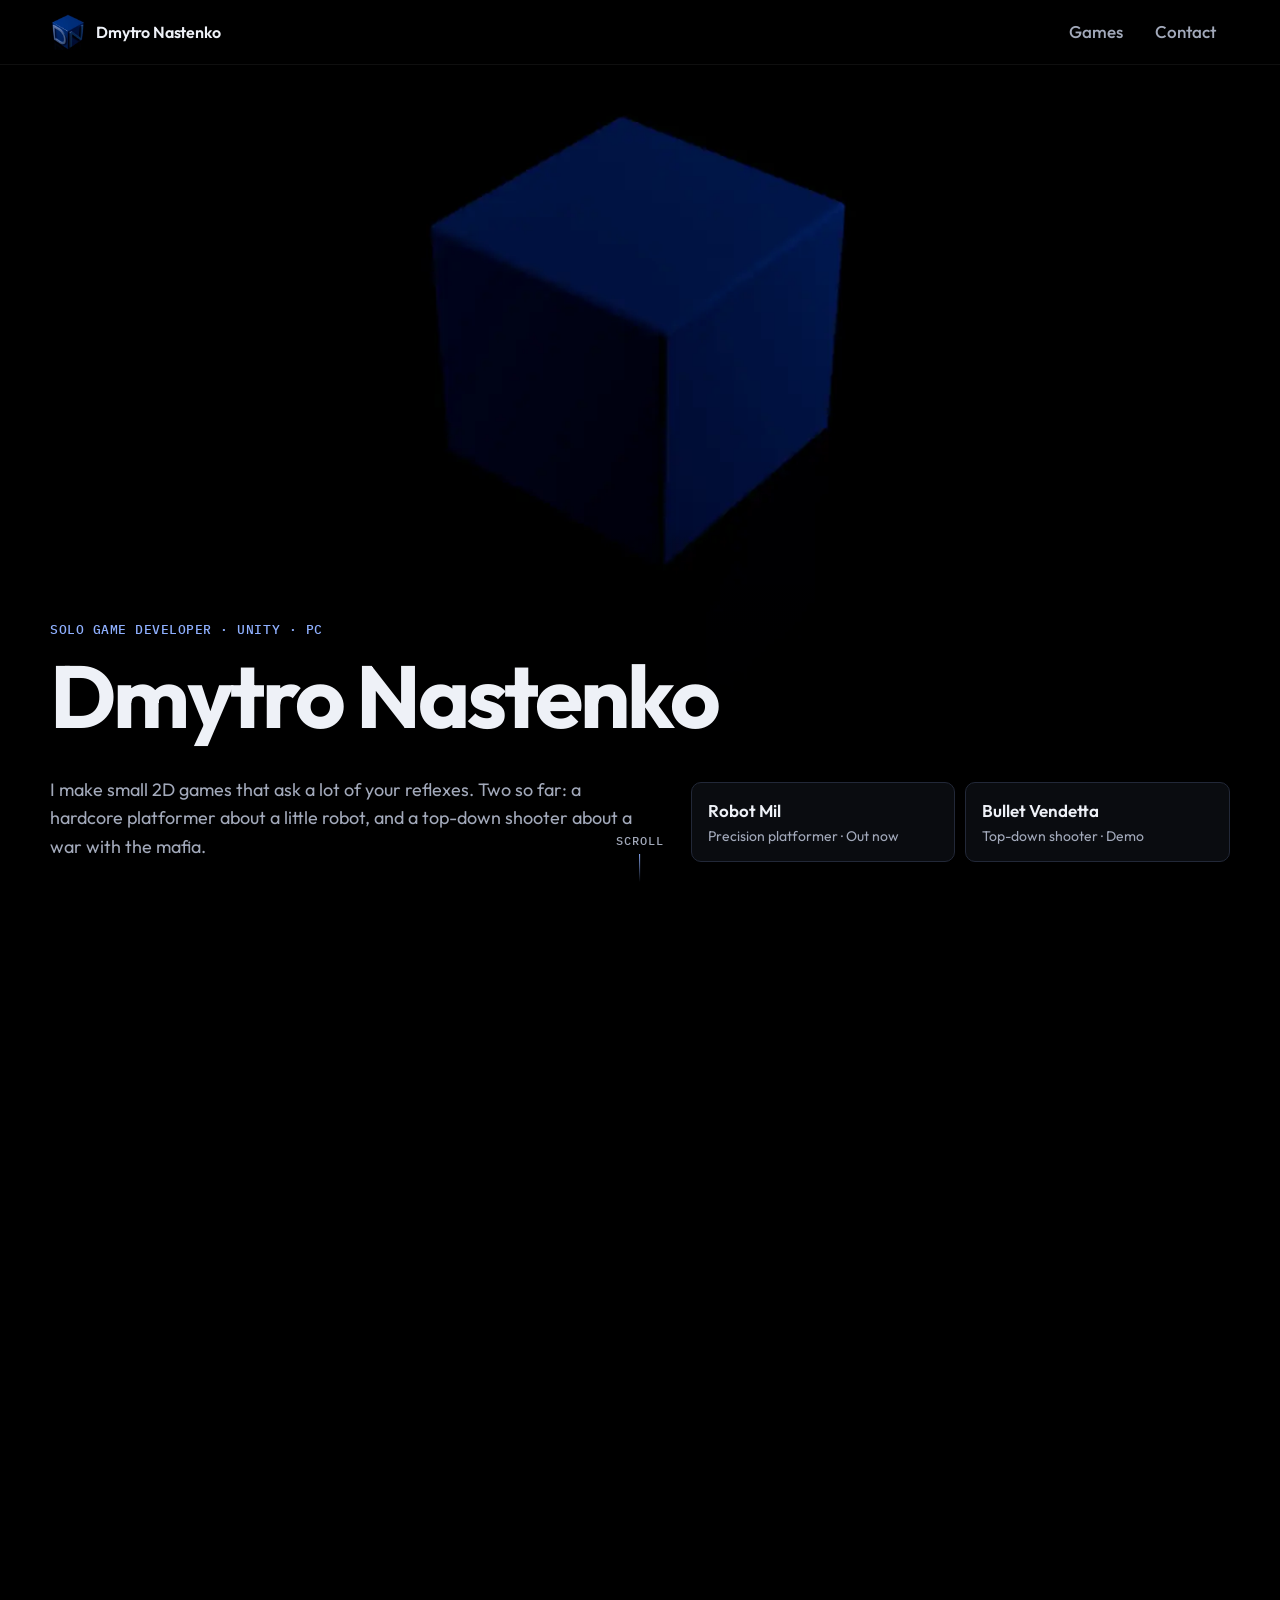
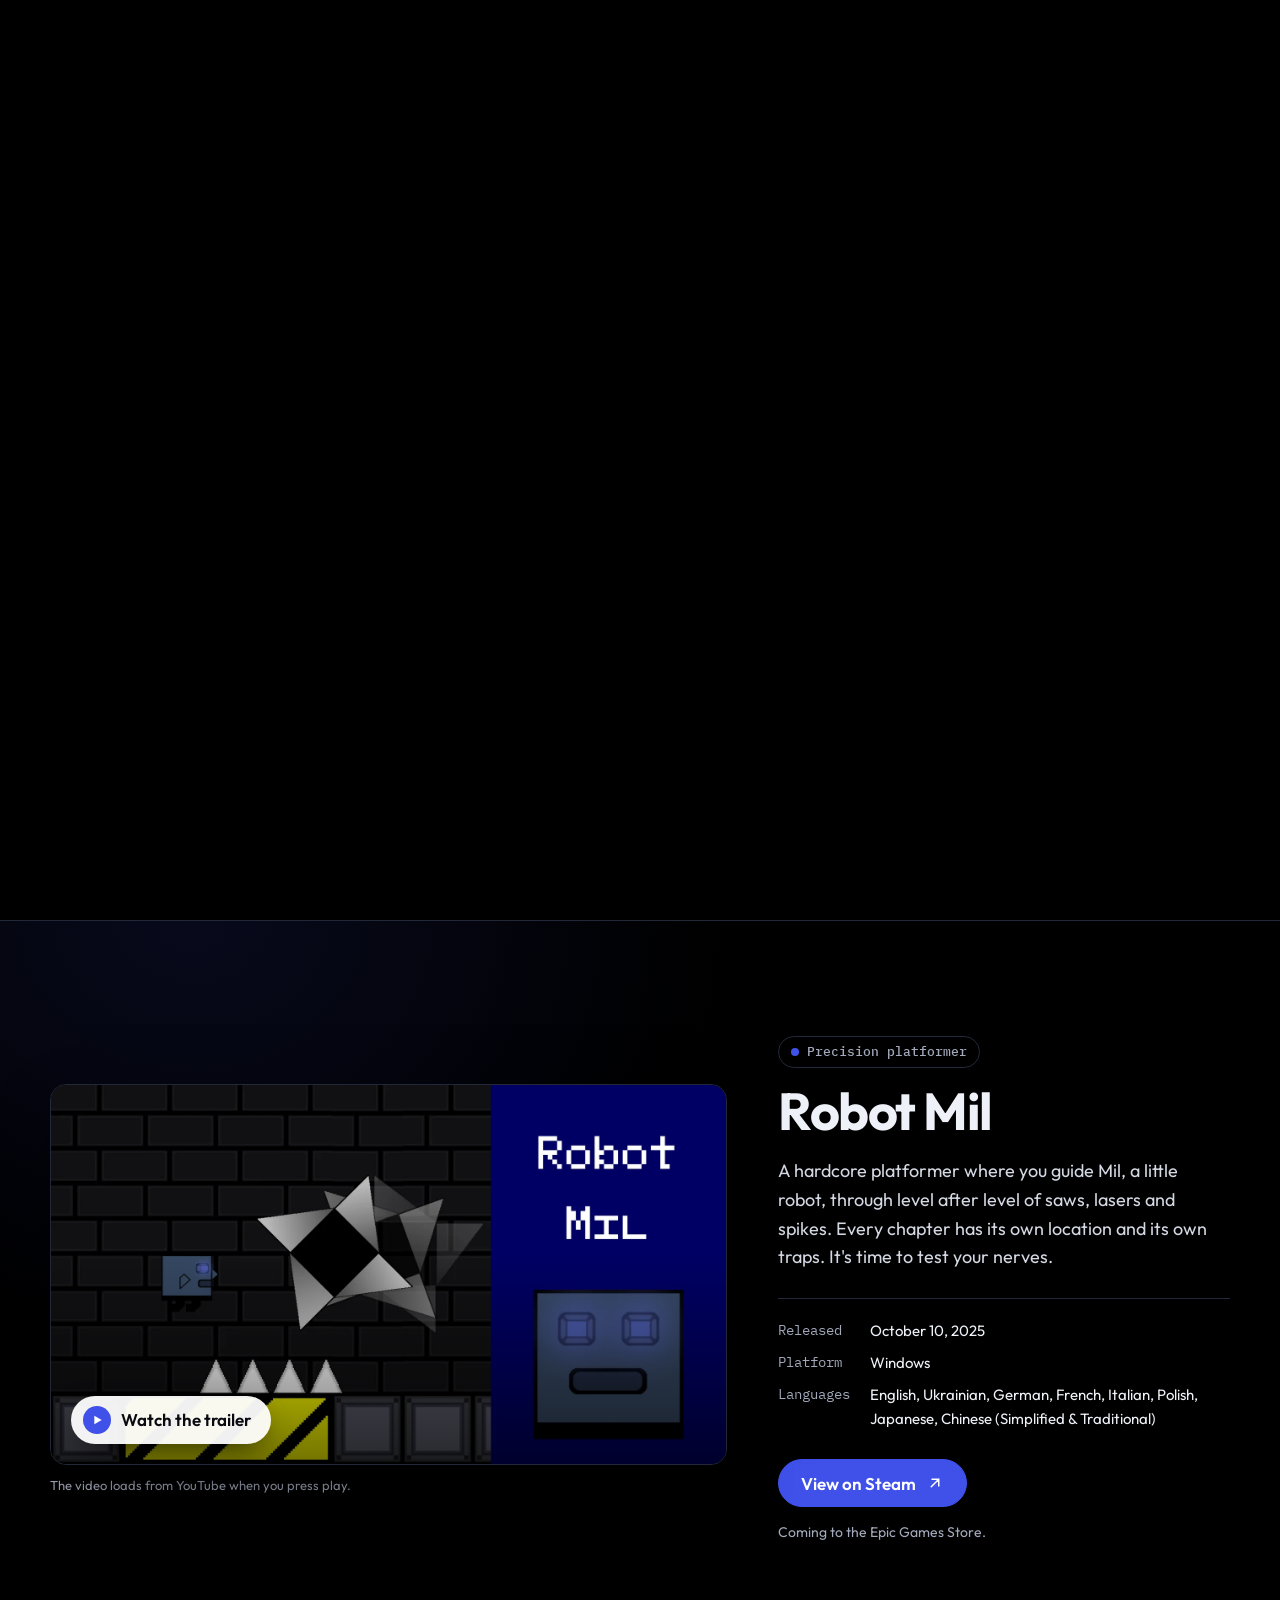
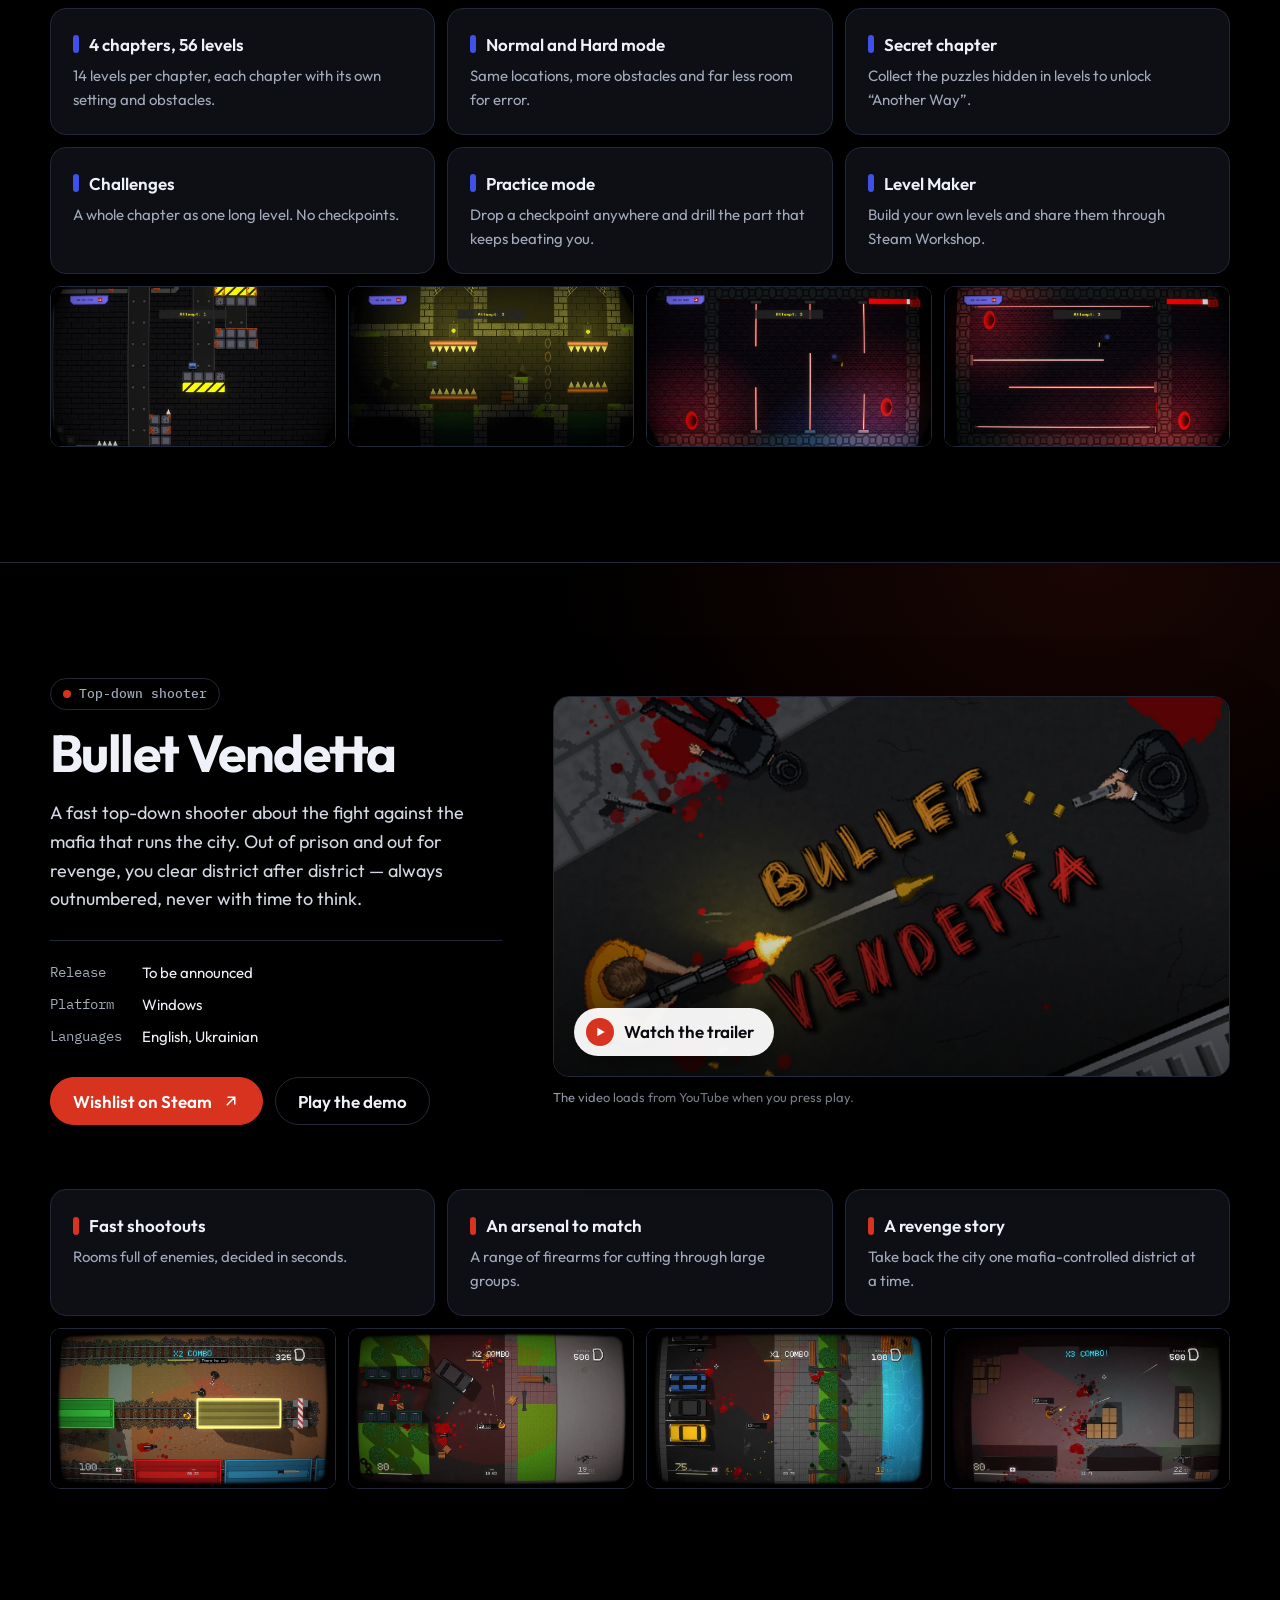
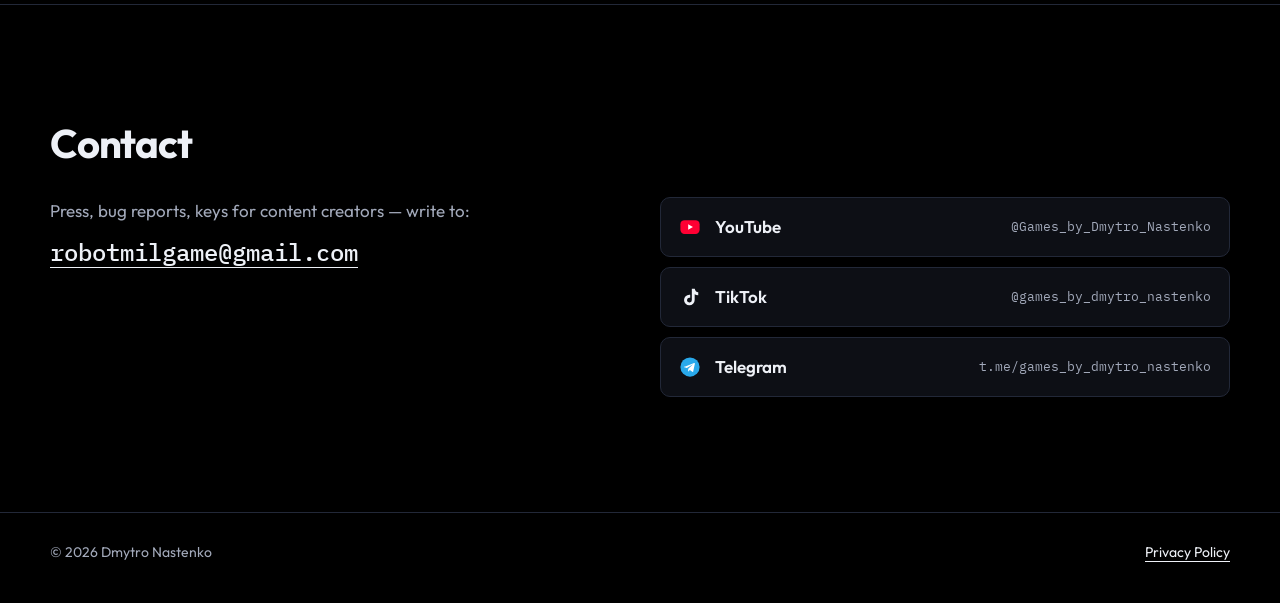
==== index.html @ e1a0321a "Fit lightbox screenshots to the window and drop the counter The image's percentage max-height did no" ====
<!doctype html>
<html lang="en">
<head>
  <meta charset="utf-8">
  <meta name="viewport" content="width=device-width, initial-scale=1">
  <title>Dmytro Nastenko — Games</title>
  <meta name="description" content="Games by Dmytro Nastenko, a solo developer: Robot Mil, a hardcore precision platformer, and Bullet Vendetta, a top-down shooter.">
  <meta name="theme-color" content="#000000">
  <meta property="og:type" content="website">
  <meta property="og:title" content="Dmytro Nastenko — Games">
  <meta property="og:description" content="Robot Mil and Bullet Vendetta, made by a solo developer.">
  <meta property="og:image" content="https://games-by-dmytro-nastenko.pp.ua/assets/img/robotmil-key.webp">
  <link rel="icon" href="assets/img/favicon.ico" sizes="any">
  <link rel="icon" href="assets/img/favicon-32.png" type="image/png" sizes="32x32">
  <link rel="apple-touch-icon" href="assets/img/apple-touch-icon.png">
  <link rel="preconnect" href="https://fonts.googleapis.com">
  <link rel="preconnect" href="https://fonts.gstatic.com" crossorigin>
  <link rel="stylesheet" href="https://fonts.googleapis.com/css2?family=IBM+Plex+Mono:wght@400;500&family=Outfit:wght@400;500;600;700&display=swap">
  <link rel="stylesheet" href="assets/css/site.css?v=962fd766">
  <link rel="preload" as="image" href="assets/intro/000.webp">
  <script>document.documentElement.classList.add("js");</script>
  <script src="assets/js/intro.js?v=69bf8e77" defer></script>
  <script src="assets/js/media.js?v=80236503" defer></script>
</head>
<body>
  <a class="skip" href="#main">Skip to content</a>

  <header class="top">
    <div class="wrap">
      <a class="wordmark" href="./" aria-label="Dmytro Nastenko, home">
        <img src="assets/img/logo.webp" width="36" height="36" alt="">
        <span>Dmytro Nastenko</span>
      </a>
      <nav aria-label="Main">
        <ul class="nav">
          <li><a href="#robot-mil">Games</a></li>
          <li><a href="#contact">Contact</a></li>
        </ul>
      </nav>
    </div>
  </header>

  <main id="main">
    <section class="intro" aria-labelledby="intro-title">
      <div class="intro__stage">
        <canvas class="intro__canvas" aria-hidden="true"></canvas>

        <div class="intro__copy">
          <div class="wrap">
            <div class="intro__name">
              <p class="eyebrow">Solo game developer · Unity · PC</p>
              <h1 id="intro-title">Dmytro Nastenko</h1>
            </div>
            <div class="intro__more">
              <p>I make small 2D games that ask a lot of your reflexes. Two so far: a hardcore platformer about a little robot, and a top-down shooter about a war with the mafia.</p>
              <ul class="games-index">
                <li>
                  <a href="#robot-mil">
                    <strong>Robot Mil</strong>
                    <small>Precision platformer · Out now</small>
                  </a>
                </li>
                <li>
                  <a href="#bullet-vendetta">
                    <strong>Bullet Vendetta</strong>
                    <small>Top-down shooter · Demo</small>
                  </a>
                </li>
              </ul>
            </div>
          </div>
        </div>

        <div class="scroll-cue no-js-hide" aria-hidden="true">Scroll<span></span></div>
      </div>
    </section>

    <section class="game game--rm" id="robot-mil" aria-labelledby="rm-title">
      <div class="wrap">
        <div class="game__grid">
          <div class="game__media">
            <div class="trailer" data-youtube="KfC5xbYtUMk" data-title="Robot Mil v2.0 — Gameplay Trailer">
              <img src="assets/img/robotmil-key.webp" width="1600" height="900"
                   alt="Robot Mil key art: the small robot Mil next to a spinning saw blade above a row of spikes, with the game logo on the right">
              <a class="trailer__play" href="https://www.youtube.com/watch?v=KfC5xbYtUMk" rel="noopener">
                <span class="trailer__pill">
                  <svg viewBox="0 0 24 24" aria-hidden="true"><path d="M8 5.5v13l11-6.5Z" fill="currentColor"/></svg>
                  Watch the trailer
                </span>
              </a>
            </div>
            <p class="trailer__note">The video loads from YouTube when you press play.</p>
          </div>

          <div class="game__info">
            <p class="tag">Precision platformer</p>
            <h2 id="rm-title">Robot Mil</h2>
            <p class="game__lede">A hardcore platformer where you guide Mil, a little robot, through level after level of saws, lasers and spikes. Every chapter has its own location and its own traps. It's time to test your nerves.</p>

            <dl class="facts">
              <dt>Released</dt><dd>October 10, 2025</dd>
              <dt>Platform</dt><dd>Windows</dd>
              <dt>Languages</dt><dd>English, Ukrainian, German, French, Italian, Polish, Japanese, Chinese (Simplified &amp; Traditional)</dd>
            </dl>

            <div class="actions">
              <a class="btn" href="https://store.steampowered.com/app/4053720/Robot_Mil/" rel="noopener">
                View on Steam
                <svg viewBox="0 0 24 24" fill="none" stroke="currentColor" stroke-width="2" stroke-linecap="round" aria-hidden="true"><path d="M7 17 17 7M8 7h9v9"/></svg>
              </a>
            </div>
            <p class="note">Coming to the Epic Games Store.</p>
          </div>
        </div>

        <ul class="features">
          <li><h3>4 chapters, 56 levels</h3><p>14 levels per chapter, each chapter with its own setting and obstacles.</p></li>
          <li><h3>Normal and Hard mode</h3><p>Same locations, more obstacles and far less room for error.</p></li>
          <li><h3>Secret chapter</h3><p>Collect the puzzles hidden in levels to unlock “Another Way”.</p></li>
          <li><h3>Challenges</h3><p>A whole chapter as one long level. No checkpoints.</p></li>
          <li><h3>Practice mode</h3><p>Drop a checkpoint anywhere and drill the part that keeps beating you.</p></li>
          <li><h3>Level Maker</h3><p>Build your own levels and share them through Steam Workshop.</p></li>
        </ul>

        <ul class="shots" aria-label="Robot Mil screenshots, open to view full size">
          <li><a class="shot" href="assets/img/robotmil-shot-1-full.webp" data-gallery="robot-mil"><img src="assets/img/robotmil-shot-1.webp" width="960" height="535" loading="lazy" alt="Dark industrial level with spiked blocks and hazard-striped platforms"></a></li>
          <li><a class="shot" href="assets/img/robotmil-shot-2-full.webp" data-gallery="robot-mil"><img src="assets/img/robotmil-shot-2.webp" width="960" height="536" loading="lazy" alt="Mossy dungeon level lit by lamps, with rows of spikes"></a></li>
          <li><a class="shot" href="assets/img/robotmil-shot-3-full.webp" data-gallery="robot-mil"><img src="assets/img/robotmil-shot-3.webp" width="960" height="534" loading="lazy" alt="Red laser chapter with vertical laser beams"></a></li>
          <li><a class="shot" href="assets/img/robotmil-shot-4-full.webp" data-gallery="robot-mil"><img src="assets/img/robotmil-shot-4.webp" width="960" height="535" loading="lazy" alt="Red laser chapter with horizontal laser beams"></a></li>
        </ul>
      </div>
    </section>

    <section class="game game--bv" id="bullet-vendetta" aria-labelledby="bv-title">
      <div class="wrap">
        <div class="game__grid">
          <div class="game__media">
            <div class="trailer" data-youtube="OBJTGE9Wx0E" data-title="Bullet Vendetta — Trailer">
              <img src="assets/img/bv-key.webp" width="1600" height="900" loading="lazy"
                   alt="Bullet Vendetta key art: a gunman in an orange shirt fires at mobsters on a blood-stained street, seen from above">
              <a class="trailer__play" href="https://www.youtube.com/watch?v=OBJTGE9Wx0E" rel="noopener">
                <span class="trailer__pill">
                  <svg viewBox="0 0 24 24" aria-hidden="true"><path d="M8 5.5v13l11-6.5Z" fill="currentColor"/></svg>
                  Watch the trailer
                </span>
              </a>
            </div>
            <p class="trailer__note">The video loads from YouTube when you press play.</p>
          </div>

          <div class="game__info">
            <p class="tag">Top-down shooter</p>
            <h2 id="bv-title">Bullet Vendetta</h2>
            <p class="game__lede">A fast top-down shooter about the fight against the mafia that runs the city. Out of prison and out for revenge, you clear district after district — always outnumbered, never with time to think.</p>

            <dl class="facts">
              <dt>Release</dt><dd>To be announced</dd>
              <dt>Platform</dt><dd>Windows</dd>
              <dt>Languages</dt><dd>English, Ukrainian</dd>
            </dl>

            <div class="actions">
              <a class="btn" href="https://store.steampowered.com/app/4782900/Bullet_Vendetta/" rel="noopener">
                Wishlist on Steam
                <svg viewBox="0 0 24 24" fill="none" stroke="currentColor" stroke-width="2" stroke-linecap="round" aria-hidden="true"><path d="M7 17 17 7M8 7h9v9"/></svg>
              </a>
              <a class="btn btn--ghost" href="https://store.steampowered.com/app/4947660/Bullet_Vendetta_Demo/" rel="noopener">
                Play the demo
              </a>
            </div>
          </div>
        </div>

        <ul class="features">
          <li><h3>Fast shootouts</h3><p>Rooms full of enemies, decided in seconds.</p></li>
          <li><h3>An arsenal to match</h3><p>A range of firearms for cutting through large groups.</p></li>
          <li><h3>A revenge story</h3><p>Take back the city one mafia-controlled district at a time.</p></li>
        </ul>

        <ul class="shots" aria-label="Bullet Vendetta screenshots, open to view full size">
          <li><a class="shot" href="assets/img/bv-shot-1-full.webp" data-gallery="bullet-vendetta"><img src="assets/img/bv-shot-1.webp" width="960" height="540" loading="lazy" alt="Shootout at a railway crossing between freight cars, with a combo counter on screen"></a></li>
          <li><a class="shot" href="assets/img/bv-shot-2-full.webp" data-gallery="bullet-vendetta"><img src="assets/img/bv-shot-2.webp" width="960" height="540" loading="lazy" alt="Street fight next to a crashed car and a park"></a></li>
          <li><a class="shot" href="assets/img/bv-shot-3-full.webp" data-gallery="bullet-vendetta"><img src="assets/img/bv-shot-3.webp" width="960" height="540" loading="lazy" alt="Gunfight in a parking lot beside a canal"></a></li>
          <li><a class="shot" href="assets/img/bv-shot-4-full.webp" data-gallery="bullet-vendetta"><img src="assets/img/bv-shot-4.webp" width="960" height="540" loading="lazy" alt="Warehouse shootout among wooden crates"></a></li>
        </ul>
      </div>
    </section>

    <section class="contact" id="contact" aria-labelledby="contact-title">
      <div class="wrap">
        <h2 id="contact-title">Contact</h2>
        <div class="contact__grid">
          <div>
            <p>Press, bug reports, keys for content creators — write to:</p>
            <a class="mail" href="mailto:robotmilgame@gmail.com">robotmilgame@gmail.com</a>
          </div>
          <ul class="socials" aria-label="Social links">
            <li>
              <a href="https://www.youtube.com/@Games_by_Dmytro_Nastenko" rel="noopener">
                <svg viewBox="0 0 24 24" aria-hidden="true"><rect x="1.5" y="4.5" width="21" height="15" rx="4.5" fill="#ff0033"/><path d="M10 9v6l5.2-3Z" fill="#fff"/></svg>
                YouTube <span>@Games_by_Dmytro_Nastenko</span>
              </a>
            </li>
            <li>
              <a href="https://www.tiktok.com/@games_by_dmytro_nastenko" rel="noopener">
                <svg viewBox="0 0 24 24" aria-hidden="true"><path d="M14 3h3.2c.3 2.2 1.7 3.6 3.8 3.8V10c-1.5 0-2.9-.4-3.9-1.1v6.4a5.8 5.8 0 1 1-5.8-5.8c.3 0 .6 0 .9.1v3.3a2.6 2.6 0 1 0 1.8 2.4Z" fill="currentColor"/></svg>
                TikTok <span>@games_by_dmytro_nastenko</span>
              </a>
            </li>
            <li>
              <a href="https://t.me/games_by_dmytro_nastenko" rel="noopener">
                <svg viewBox="0 0 24 24" aria-hidden="true"><circle cx="12" cy="12" r="10.5" fill="#29a9eb"/><path d="m6.2 11.7 10.3-4c.5-.2.9.1.8.8l-1.8 8.3c-.1.6-.5.7-1 .4l-2.7-2-1.3 1.3c-.2.2-.3.3-.6.3l.2-2.8 5-4.6c.2-.2 0-.3-.3-.1l-6.2 3.9-2.7-.8c-.6-.2-.6-.6.1-.9Z" fill="#fff"/></svg>
                Telegram <span>t.me/games_by_dmytro_nastenko</span>
              </a>
            </li>
          </ul>
        </div>
      </div>
    </section>
  </main>

  <footer class="foot">
    <div class="wrap">
      <span>© 2026 Dmytro Nastenko</span>
      <a href="privacy.html">Privacy Policy</a>
    </div>
  </footer>
  <dialog class="lightbox" aria-label="Screenshot viewer">
    <div class="lightbox__frame">
      <img class="lightbox__img" src="" alt="">
    </div>
    <button class="lightbox__btn lightbox__close" type="button" aria-label="Close">
      <svg viewBox="0 0 24 24" fill="none" stroke="currentColor" stroke-width="2" stroke-linecap="round" aria-hidden="true"><path d="M6 6l12 12M18 6 6 18"/></svg>
    </button>
    <button class="lightbox__btn lightbox__prev" type="button" aria-label="Previous screenshot">
      <svg viewBox="0 0 24 24" fill="none" stroke="currentColor" stroke-width="2" stroke-linecap="round" stroke-linejoin="round" aria-hidden="true"><path d="m15 5-7 7 7 7"/></svg>
    </button>
    <button class="lightbox__btn lightbox__next" type="button" aria-label="Next screenshot">
      <svg viewBox="0 0 24 24" fill="none" stroke="currentColor" stroke-width="2" stroke-linecap="round" stroke-linejoin="round" aria-hidden="true"><path d="m9 5 7 7-7 7"/></svg>
    </button>
  </dialog>
</body>
</html>
---- assets/css/site.css ----
:root {
  --bg: #000;
  --surface: #0d0f15;
  --surface-2: #141824;
  --line: #222838;
  --text: #eef1f7;
  --muted: #a2a9ba;
  --focus: #8fb0ff;

  /* Studio blue, taken from the DN cube */
  --brand: #2f5ae8;
  --brand-deep: #002e7d;
  --brand-soft: #8fb0ff;

  --rm: #3f51e8;
  --rm-soft: #8f9bff;
  --bv: #d8331f;
  --bv-soft: #f2a23a;

  --display: "Outfit", system-ui, -apple-system, "Segoe UI", sans-serif;
  --sans: "Outfit", system-ui, -apple-system, "Segoe UI", sans-serif;
  --mono: "IBM Plex Mono", ui-monospace, "Cascadia Mono", monospace;

  --radius: 16px;
  --radius-sm: 10px;
  --wrap: 1180px;
  --gutter: clamp(16px, 4vw, 40px);
  --ease: cubic-bezier(0.2, 0.7, 0.2, 1);
}

*,
*::before,
*::after {
  box-sizing: border-box;
}

body {
  margin: 0;
  background: var(--bg);
  color: var(--text);
  font: 400 1.0625rem/1.6 var(--sans);
  -webkit-font-smoothing: antialiased;
}

img {
  display: block;
  max-width: 100%;
  height: auto;
}

a {
  color: inherit;
}

:focus-visible {
  outline: 3px solid var(--focus);
  outline-offset: 3px;
  border-radius: 4px;
}

.wrap {
  width: min(100% - 2 * var(--gutter), var(--wrap));
  margin-inline: auto;
}

.skip {
  position: absolute;
  left: 8px;
  top: -60px;
  z-index: 50;
  padding: 10px 14px;
  border-radius: var(--radius-sm);
  background: var(--focus);
  color: #000;
  font-weight: 600;
  text-decoration: none;
}

.skip:focus {
  top: 8px;
}

/* ---------- Header ---------- */

.top {
  position: fixed;
  inset: 0 0 auto;
  z-index: 20;
  background: rgb(0 0 0 / 0.55);
  backdrop-filter: blur(12px);
  -webkit-backdrop-filter: blur(12px);
  border-bottom: 1px solid rgb(255 255 255 / 0.06);
}

.top--static {
  position: static;
  background: transparent;
  backdrop-filter: none;
  -webkit-backdrop-filter: none;
  border-bottom-color: var(--line);
}

.top .wrap {
  display: flex;
  align-items: center;
  justify-content: space-between;
  gap: 16px;
  min-height: 64px;
}

.wordmark {
  display: inline-flex;
  align-items: center;
  gap: 10px;
  font: 600 1rem/1 var(--display);
  letter-spacing: -0.01em;
  text-decoration: none;
}

.wordmark img {
  width: 36px;
  height: 36px;
  flex: none;
  border-radius: 7px;
}

.nav {
  display: flex;
  gap: 4px;
  margin: 0;
  padding: 0;
  list-style: none;
}

.nav a {
  display: inline-flex;
  align-items: center;
  min-height: 44px;
  padding: 0 14px;
  border-radius: 999px;
  font-weight: 500;
  color: var(--muted);
  text-decoration: none;
  transition: color 0.2s, background-color 0.2s;
}

.nav a:hover {
  color: var(--text);
  background: rgb(255 255 255 / 0.06);
}

/* ---------- Scroll intro (DN cube) ---------- */

.intro {
  position: relative;
  height: 280vh;
  background: #000;
}

.intro__stage {
  position: sticky;
  top: 0;
  height: 100vh;
  height: 100svh;
  overflow: hidden;
}

.intro__canvas {
  position: absolute;
  inset: 0;
  width: 100%;
  height: 100%;
}

.intro__copy {
  position: absolute;
  inset: auto 0 0;
  padding-bottom: clamp(28px, 6vh, 64px);
  background: linear-gradient(to top, #000 35%, rgb(0 0 0 / 0));
  padding-top: 96px;
}

.eyebrow {
  margin: 0 0 12px;
  font: 500 0.8125rem/1.5 var(--mono);
  letter-spacing: 0.04em;
  text-transform: uppercase;
  color: var(--brand-soft);
}

.intro h1 {
  margin: 0;
  font: 700 clamp(2.5rem, 7vw, 5.5rem)/1 var(--display);
  letter-spacing: -0.035em;
}

.intro__more {
  display: grid;
  grid-template-columns: minmax(0, 1.1fr) minmax(0, 1fr);
  gap: 20px 48px;
  align-items: end;
  margin-top: 20px;
}

.intro__more p {
  max-width: 52ch;
  margin: 0;
  font-size: 1.125rem;
  color: var(--muted);
}

.games-index {
  display: grid;
  grid-template-columns: 1fr 1fr;
  gap: 10px;
  margin: 0;
  padding: 0;
  list-style: none;
}

.games-index a {
  display: block;
  height: 100%;
  padding: 14px 16px;
  border: 1px solid var(--line);
  border-radius: var(--radius-sm);
  background: rgb(13 15 21 / 0.8);
  text-decoration: none;
  transition: border-color 0.2s, background-color 0.2s;
}

.games-index a:hover {
  border-color: var(--brand);
  background: var(--surface-2);
}

.games-index strong {
  display: block;
  font-weight: 600;
}

.games-index small {
  display: block;
  font-size: 0.875rem;
  color: var(--muted);
}

.scroll-cue {
  position: absolute;
  left: 50%;
  bottom: 18px;
  display: flex;
  flex-direction: column;
  align-items: center;
  gap: 6px;
  translate: -50% 0;
  font: 500 0.75rem var(--mono);
  letter-spacing: 0.08em;
  text-transform: uppercase;
  color: var(--muted);
  transition: opacity 0.3s;
}

.scroll-cue span {
  width: 1px;
  height: 28px;
  background: linear-gradient(var(--brand-soft), transparent);
}

/* Scroll states, set by intro.js. Without JS everything is simply visible. */
.js .intro__copy {
  pointer-events: none;
}

.js .intro__more {
  opacity: 0;
  translate: 0 16px;
  transition: opacity 0.5s var(--ease), translate 0.5s var(--ease);
}

.js .intro.is-revealed .intro__more {
  opacity: 1;
  translate: 0 0;
}

.js .intro.is-revealed .intro__copy {
  pointer-events: auto;
}

.intro.is-scrolled .scroll-cue {
  opacity: 0;
}

.no-js-hide {
  display: none;
}

.js .no-js-hide {
  display: flex;
}

/* ---------- Game sections ---------- */

.game {
  --accent: var(--rm);
  --accent-soft: var(--rm-soft);
  padding: clamp(64px, 9vw, 120px) 0;
  border-top: 1px solid var(--line);
  scroll-margin-top: 64px;
  background:
    radial-gradient(60% 50% at 15% 0%, rgb(63 81 232 / 0.12), transparent 70%),
    var(--bg);
}

.game--bv {
  --accent: var(--bv);
  --accent-soft: var(--bv-soft);
  background:
    radial-gradient(60% 50% at 85% 0%, rgb(216 51 31 / 0.12), transparent 70%),
    var(--bg);
}

.game__grid {
  display: grid;
  grid-template-columns: minmax(0, 1.5fr) minmax(0, 1fr);
  gap: clamp(28px, 4vw, 56px);
  align-items: center;
}

.game--bv .game__grid {
  grid-template-columns: minmax(0, 1fr) minmax(0, 1.5fr);
}

.game--bv .game__media {
  order: 2;
}

.trailer {
  position: relative;
  aspect-ratio: 16 / 9;
  overflow: hidden;
  border: 1px solid var(--line);
  border-radius: var(--radius);
  background: #000;
  box-shadow: 0 30px 80px -30px rgb(0 0 0 / 0.9);
}

.trailer img,
.trailer iframe {
  display: block;
  width: 100%;
  height: 100%;
  border: 0;
  object-fit: cover;
}

.trailer::after {
  content: "";
  position: absolute;
  inset: 0;
  background: linear-gradient(to top, rgb(0 0 0 / 0.55), transparent 55%);
  pointer-events: none;
  transition: opacity 0.2s;
}

.trailer.is-playing::after {
  display: none;
}

.trailer__play {
  position: absolute;
  inset: 0;
  z-index: 1;
  display: flex;
  align-items: flex-end;
  padding: 20px;
  border-radius: inherit;
  color: #0a0b10;
  text-decoration: none;
}

.trailer__pill {
  display: inline-flex;
  align-items: center;
  gap: 10px;
  min-height: 48px;
  padding: 0 20px 0 12px;
  border-radius: 999px;
  background: rgb(255 255 255 / 0.94);
  font-weight: 600;
  box-shadow: 0 10px 30px -10px rgb(0 0 0 / 0.8);
  transition: transform 0.2s var(--ease), background-color 0.2s;
}

.trailer__pill svg {
  width: 28px;
  height: 28px;
  padding: 6px;
  border-radius: 50%;
  background: var(--accent);
  color: #fff;
}

.trailer__play:hover .trailer__pill {
  transform: scale(1.04);
  background: #fff;
}

.trailer__play:focus-visible {
  outline-offset: -4px;
}

.trailer img {
  transition: transform 0.4s var(--ease);
}

.trailer:has(.trailer__play:hover) img {
  transform: scale(1.02);
}

.trailer__note {
  margin: 10px 0 0;
  font-size: 0.8125rem;
  color: var(--muted);
}

.tag {
  display: inline-flex;
  align-items: center;
  gap: 8px;
  margin: 0 0 16px;
  padding: 6px 12px;
  border: 1px solid var(--line);
  border-radius: 999px;
  font: 500 0.8125rem/1.4 var(--mono);
  color: var(--muted);
}

.tag::before {
  content: "";
  width: 8px;
  height: 8px;
  border-radius: 50%;
  background: var(--accent);
}

.game h2 {
  margin: 0;
  font: 700 clamp(2rem, 4.4vw, 3.25rem)/1.05 var(--display);
  letter-spacing: -0.03em;
}

.game__lede {
  margin: 18px 0 0;
  font-size: 1.125rem;
  color: #d3d8e3;
}

.facts {
  display: grid;
  grid-template-columns: max-content 1fr;
  gap: 8px 20px;
  margin: 26px 0 0;
  padding: 20px 0 0;
  border-top: 1px solid var(--line);
  font-size: 0.9375rem;
}

.facts dt {
  font-family: var(--mono);
  font-size: 0.875rem;
  color: var(--muted);
}

.facts dd {
  margin: 0;
}

.actions {
  display: flex;
  flex-wrap: wrap;
  gap: 12px;
  margin: 28px 0 0;
}

.btn {
  display: inline-flex;
  align-items: center;
  gap: 10px;
  min-height: 48px;
  padding: 0 22px;
  border: 1px solid var(--accent);
  border-radius: 999px;
  background: var(--accent);
  color: #fff;
  font-weight: 600;
  text-decoration: none;
  transition: transform 0.2s var(--ease), box-shadow 0.2s var(--ease), background-color 0.2s;
}

.btn:hover {
  transform: translateY(-2px);
  box-shadow: 0 10px 28px -10px var(--accent);
}

.btn:active {
  transform: translateY(0);
}

.btn--ghost {
  border-color: var(--line);
  background: transparent;
  color: var(--text);
}

.btn--ghost:hover {
  border-color: var(--accent);
  box-shadow: none;
}

.btn svg {
  width: 18px;
  height: 18px;
  flex: none;
}

.note {
  margin: 14px 0 0;
  font-size: 0.875rem;
  color: var(--muted);
}

.features {
  display: grid;
  grid-template-columns: repeat(3, minmax(0, 1fr));
  gap: 12px;
  margin: clamp(40px, 6vw, 64px) 0 0;
  padding: 0;
  list-style: none;
}

.features li {
  padding: 22px;
  border: 1px solid var(--line);
  border-radius: var(--radius);
  background: var(--surface);
}

.features h3 {
  display: flex;
  align-items: center;
  gap: 10px;
  margin: 0 0 6px;
  font-size: 1.0625rem;
  font-weight: 600;
}

.features h3::before {
  content: "";
  width: 6px;
  height: 18px;
  flex: none;
  border-radius: 3px;
  background: var(--accent);
}

.features p {
  margin: 0;
  font-size: 0.9375rem;
  color: var(--muted);
}

.shots {
  display: grid;
  grid-template-columns: repeat(4, minmax(0, 1fr));
  gap: 12px;
  margin: 12px 0 0;
  padding: 0;
  list-style: none;
}

.shots img {
  width: 100%;
  aspect-ratio: 16 / 9;
  object-fit: cover;
  border: 1px solid var(--line);
  border-radius: var(--radius-sm);
}

.shot {
  display: block;
  position: relative;
  overflow: hidden;
  border-radius: var(--radius-sm);
  cursor: zoom-in;
}

.shot img {
  transition: transform 0.3s var(--ease), border-color 0.2s;
}

.shot:hover img {
  transform: scale(1.03);
  border-color: var(--accent);
}

/* ---------- Lightbox ---------- */

html:has(.lightbox[open]) {
  overflow: hidden;
}

.lightbox {
  width: 100%;
  max-width: none;
  height: 100vh;
  height: 100dvh;
  max-height: none;
  margin: 0;
  padding: 0;
  overflow: hidden;
  border: 0;
  background: transparent;
  color: var(--text);
  overscroll-behavior: contain;
}

.lightbox::backdrop {
  background: rgb(0 0 0 / 0.88);
}

.lightbox[open] {
  display: grid;
  place-items: center;
  animation: lightbox-in 0.2s var(--ease);
}

@keyframes lightbox-in {
  from {
    opacity: 0;
  }
}

.lightbox__frame {
  --pad-y: 64px;
  --pad-x: clamp(12px, 7vw, 88px);
  display: grid;
  place-items: center;
  width: 100%;
  height: 100%;
  padding: var(--pad-y) var(--pad-x);
}

.lightbox__img {
  max-width: calc(100vw - 2 * var(--pad-x));
  max-height: calc(100vh - 2 * var(--pad-y));
  max-height: calc(100dvh - 2 * var(--pad-y));
  object-fit: contain;
  border-radius: var(--radius-sm);
  box-shadow: 0 30px 80px -20px rgb(0 0 0 / 0.9);
  touch-action: pan-y;
  user-select: none;
}

.lightbox__btn {
  position: absolute;
  display: grid;
  place-items: center;
  width: 48px;
  height: 48px;
  padding: 0;
  border: 1px solid rgb(255 255 255 / 0.14);
  border-radius: 50%;
  background: rgb(20 24 36 / 0.85);
  color: var(--text);
  cursor: pointer;
  transition: background-color 0.2s, border-color 0.2s;
}

.lightbox__btn:hover {
  border-color: var(--brand-soft);
  background: var(--surface-2);
}

.lightbox__btn svg {
  width: 22px;
  height: 22px;
}

.lightbox__close {
  top: 12px;
  right: 12px;
}

.lightbox__prev,
.lightbox__next {
  top: 50%;
  translate: 0 -50%;
}

.lightbox__prev {
  left: clamp(8px, 2vw, 24px);
}

.lightbox__next {
  right: clamp(8px, 2vw, 24px);
}

.lightbox__btn[hidden] {
  display: none;
}

@media (max-width: 640px) {
  .lightbox__frame {
    --pad-x: 12px;
    --pad-y: 88px;
  }

  .lightbox__prev,
  .lightbox__next {
    top: auto;
    bottom: 20px;
    translate: none;
  }

  .lightbox__prev {
    left: calc(50% - 60px);
  }

  .lightbox__next {
    right: calc(50% - 60px);
  }
}

/* ---------- Contact ---------- */

.contact {
  padding: clamp(64px, 9vw, 120px) 0;
  border-top: 1px solid var(--line);
  scroll-margin-top: 64px;
}

.contact h2 {
  margin: 0;
  font: 700 clamp(1.75rem, 3.6vw, 2.5rem)/1.1 var(--display);
  letter-spacing: -0.03em;
}

.contact__grid {
  display: grid;
  grid-template-columns: minmax(0, 1fr) minmax(0, 1fr);
  gap: 40px;
  margin-top: 32px;
}

.contact p {
  margin: 0 0 12px;
  color: var(--muted);
}

.mail {
  font: 500 clamp(1.125rem, 2.6vw, 1.5rem) var(--mono);
  text-underline-offset: 6px;
  text-decoration-thickness: 1px;
  word-break: break-all;
}

.mail:hover {
  color: var(--brand-soft);
}

.socials {
  display: grid;
  grid-template-columns: minmax(0, 1fr);
  gap: 10px;
  margin: 0;
  padding: 0;
  list-style: none;
}

.socials a {
  display: flex;
  align-items: center;
  gap: 14px;
  min-height: 60px;
  padding: 0 18px;
  border: 1px solid var(--line);
  border-radius: var(--radius-sm);
  background: var(--surface);
  text-decoration: none;
  font-weight: 600;
  transition: border-color 0.2s, background-color 0.2s;
}

.socials a:hover {
  border-color: var(--brand);
  background: var(--surface-2);
}

.socials svg {
  width: 22px;
  height: 22px;
  flex: none;
}

.socials span {
  min-width: 0;
  margin-left: auto;
  font: 400 0.8125rem var(--mono);
  color: var(--muted);
  overflow: hidden;
  text-overflow: ellipsis;
  white-space: nowrap;
}

/* ---------- Footer ---------- */

.foot {
  border-top: 1px solid var(--line);
  padding: 28px 0 40px;
  font-size: 0.875rem;
  color: var(--muted);
}

.foot .wrap {
  display: flex;
  flex-wrap: wrap;
  justify-content: space-between;
  gap: 12px;
}

.foot a {
  color: var(--text);
  text-underline-offset: 4px;
}

/* ---------- Legal page ---------- */

.legal {
  padding: clamp(48px, 8vw, 96px) 0;
}

.legal .wrap {
  max-width: 760px;
}

.legal h1 {
  margin: 0;
  font: 700 clamp(2rem, 5vw, 3rem)/1.1 var(--display);
  letter-spacing: -0.03em;
}

.legal .updated {
  margin: 14px 0 40px;
  font-family: var(--mono);
  font-size: 0.875rem;
  color: var(--muted);
}

.legal h2 {
  margin: 48px 0 12px;
  font-size: 1.5rem;
  font-weight: 600;
  letter-spacing: -0.01em;
}

.legal h3 {
  margin: 28px 0 8px;
  font-size: 1.125rem;
  font-weight: 600;
}

.legal p,
.legal li {
  color: #d3d8e3;
}

.legal ul {
  padding-left: 1.25rem;
}

.legal li + li {
  margin-top: 6px;
}

.legal a {
  color: var(--brand-soft);
  text-underline-offset: 4px;
}

.legal code {
  font-family: var(--mono);
  font-size: 0.9em;
}

.toc {
  margin: 0;
  padding: 20px 24px;
  border: 1px solid var(--line);
  border-radius: var(--radius);
  background: var(--surface);
  list-style: none;
}

.toc li + li {
  margin-top: 4px;
}

/* ---------- Responsive ---------- */

@media (max-width: 900px) {
  .game__grid,
  .game--bv .game__grid,
  .contact__grid,
  .intro__more {
    grid-template-columns: minmax(0, 1fr);
  }

  .game--bv .game__media {
    order: 0;
  }

  .shots {
    grid-template-columns: repeat(2, minmax(0, 1fr));
  }

  .features {
    grid-template-columns: 1fr;
  }
}

@media (max-width: 520px) {
  .wordmark span {
    display: none;
  }

  .nav a {
    padding: 0 10px;
  }

  .games-index {
    grid-template-columns: 1fr;
  }

  .intro__more p {
    font-size: 1rem;
  }
}

@media (prefers-reduced-motion: reduce) {
  .intro {
    height: auto;
  }

  .intro__stage {
    position: relative;
  }

  .js .intro__more {
    opacity: 1;
    translate: none;
    transition: none;
  }

  .js .intro__copy {
    pointer-events: auto;
  }

  .scroll-cue {
    display: none;
  }

  .btn,
  .btn:hover,
  .shot:hover img,
  .trailer:has(.trailer__play:hover) img,
  .trailer__play:hover .trailer__pill {
    transition: none;
    transform: none;
  }

  .lightbox[open] {
    animation: none;
  }
}
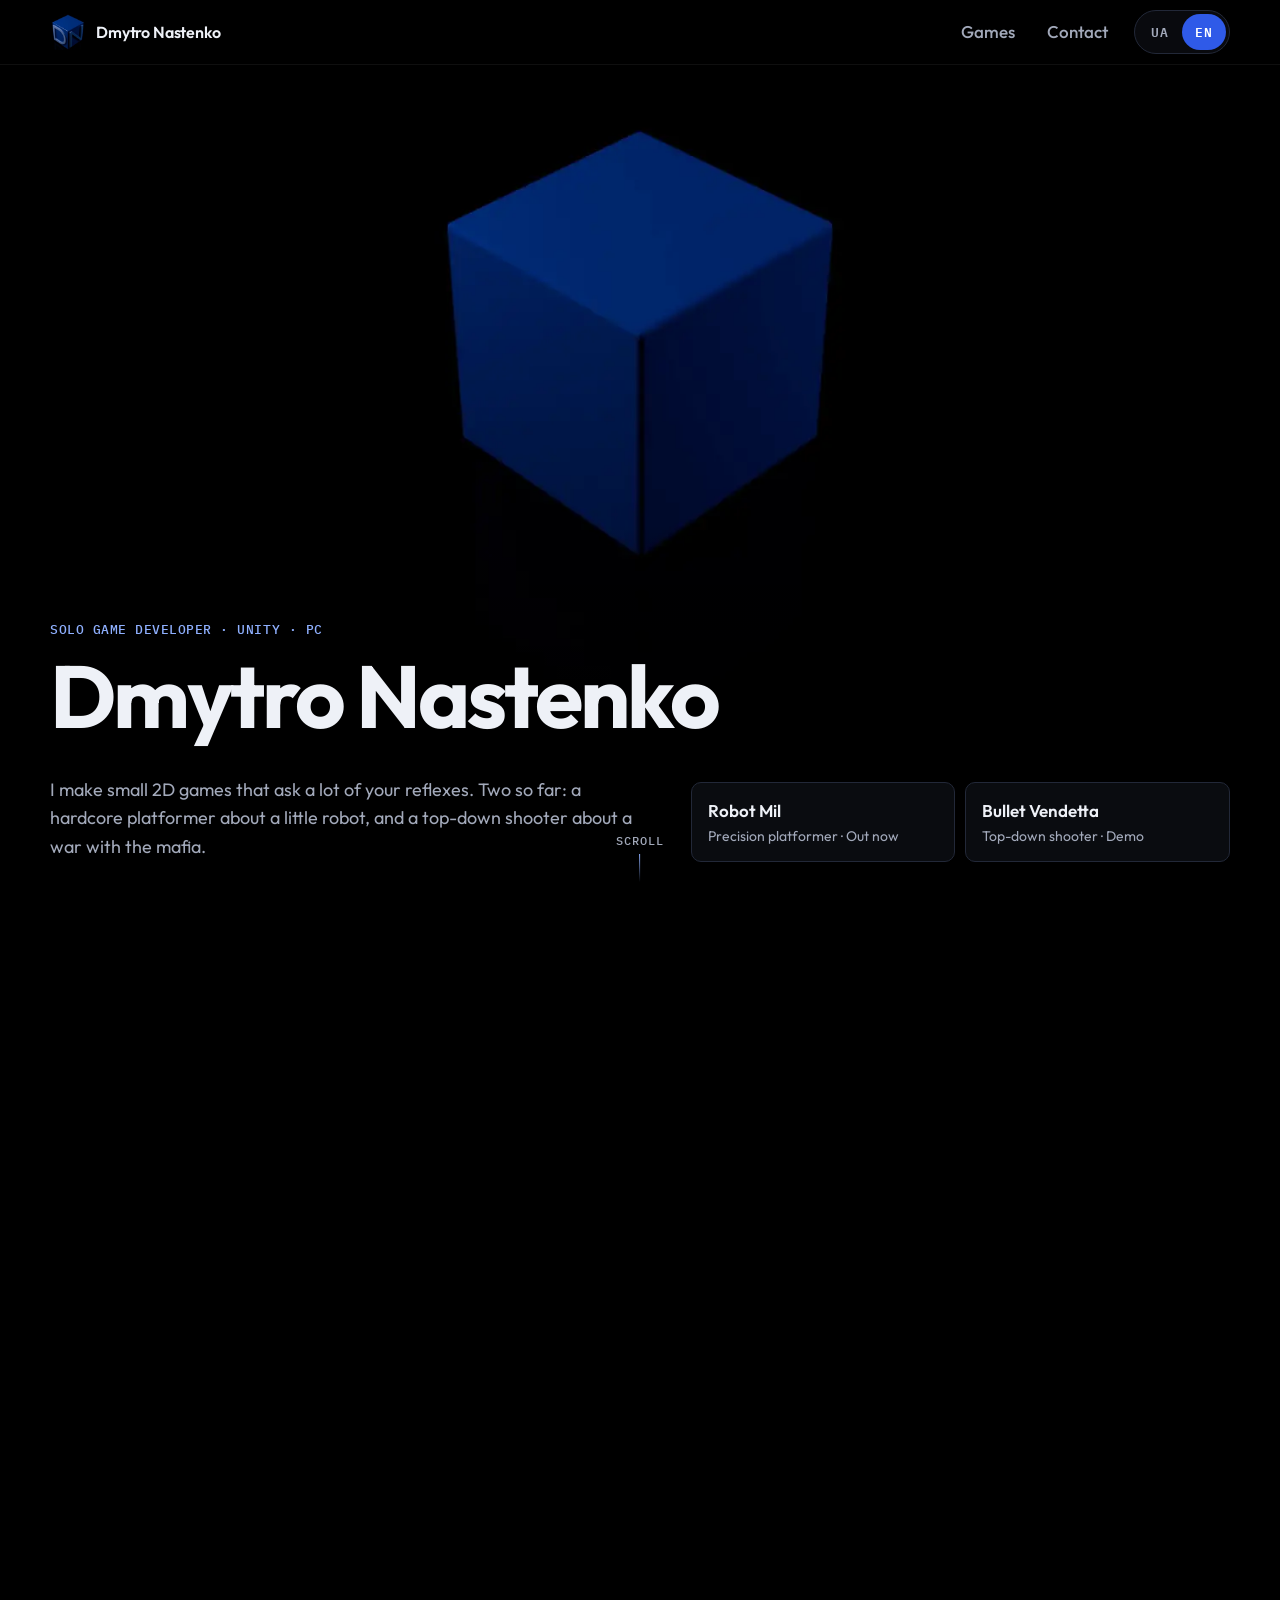
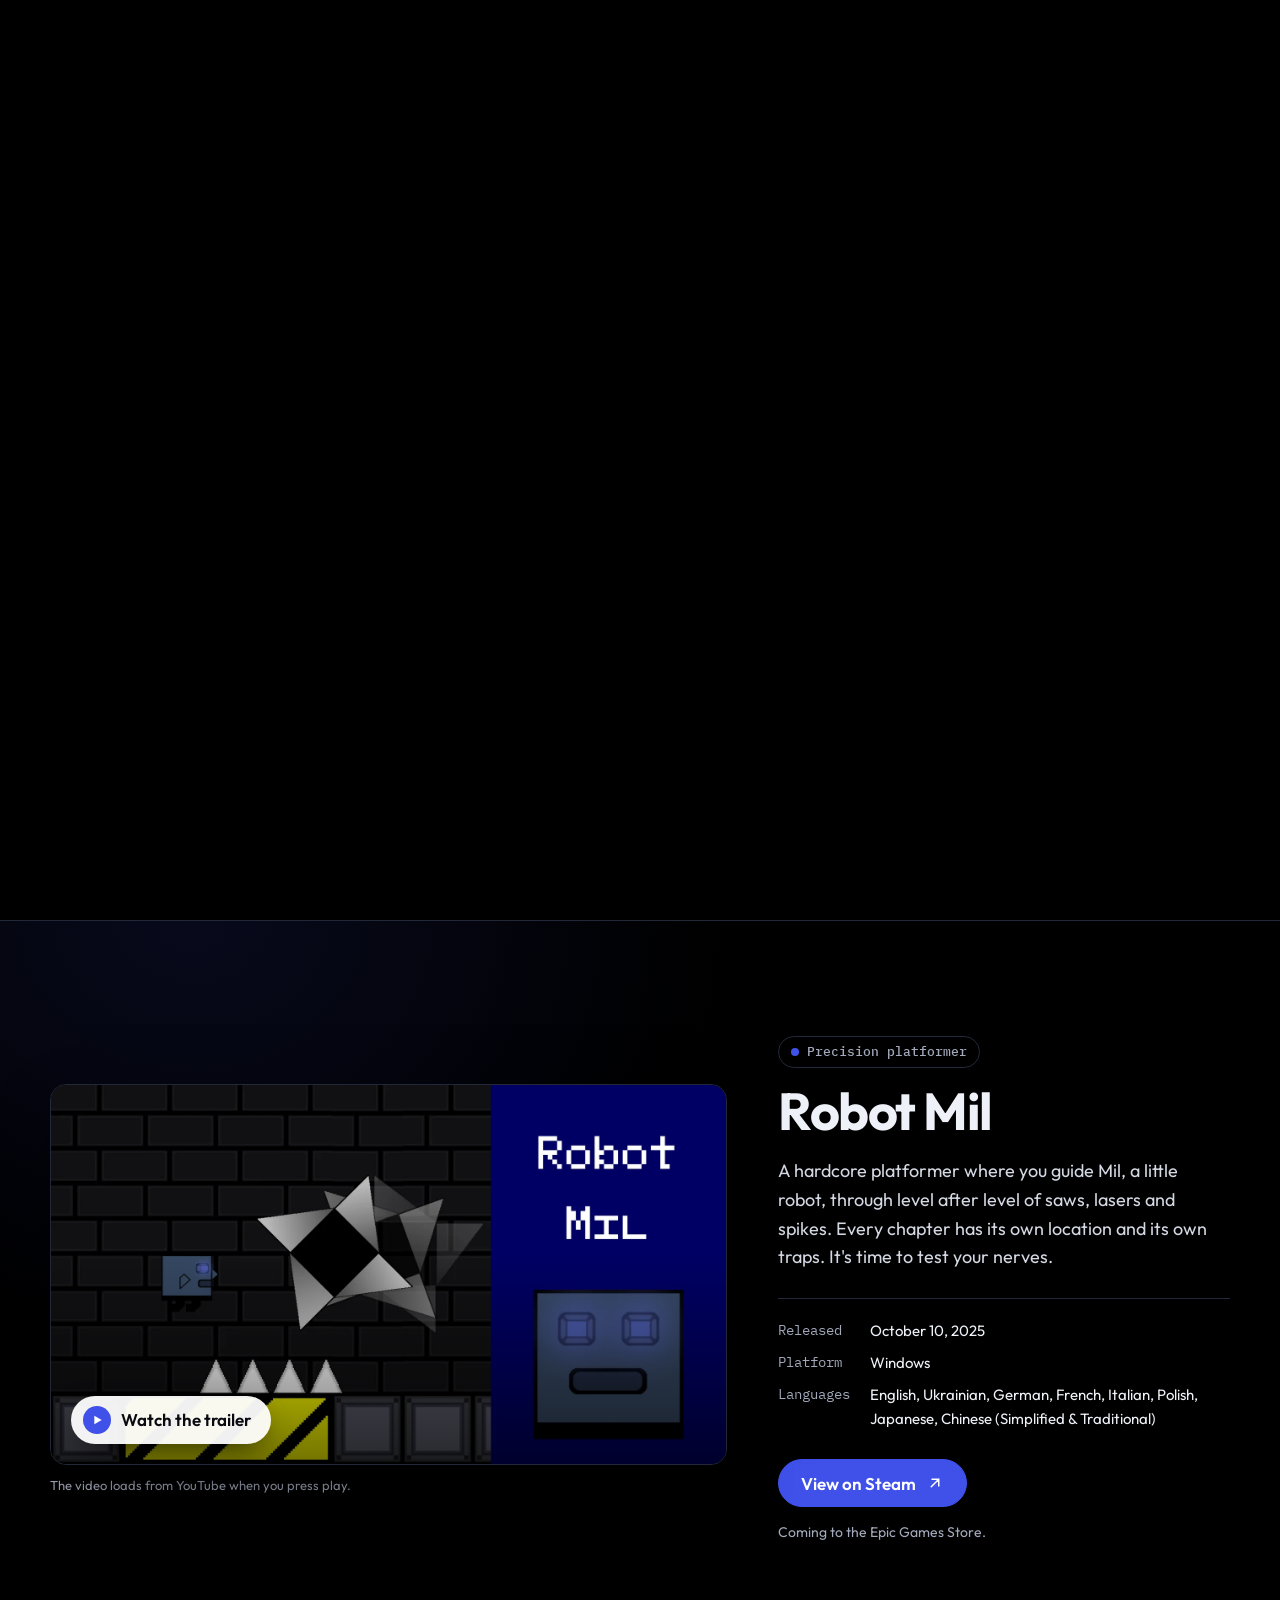
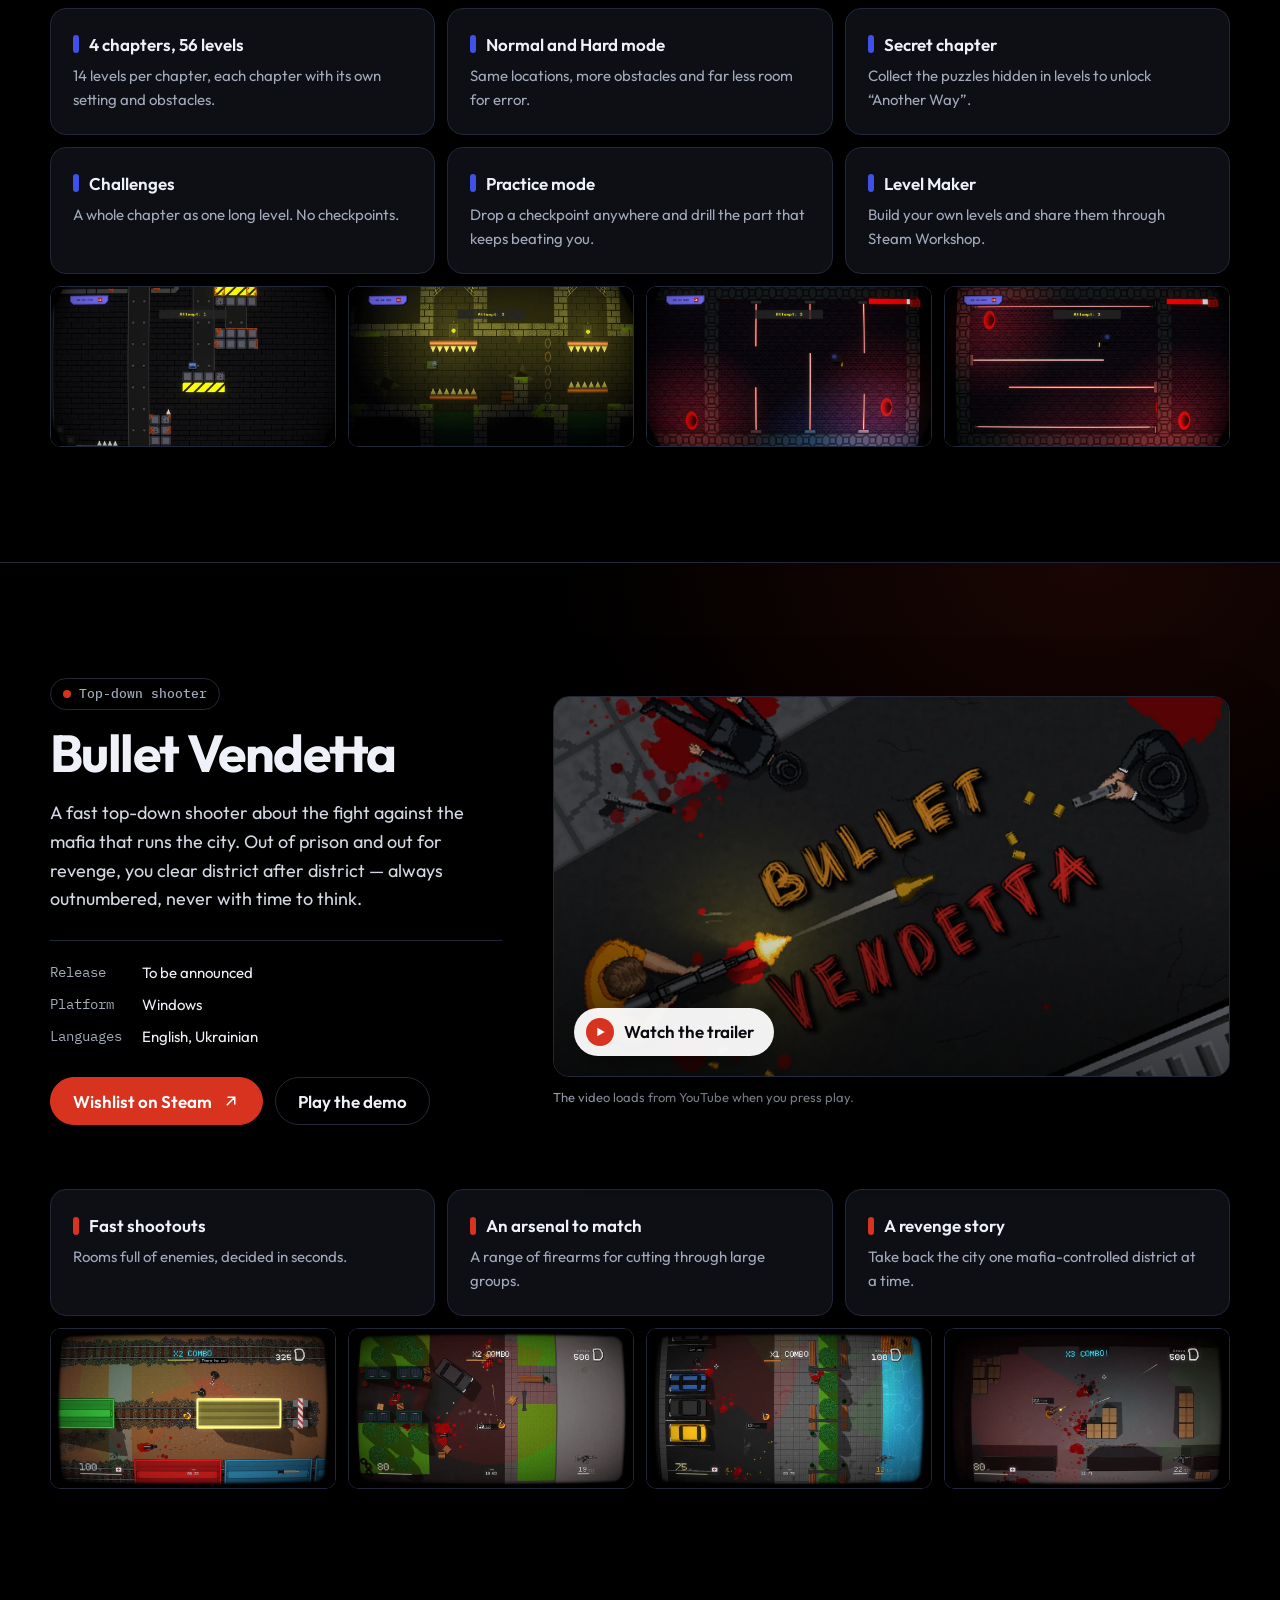
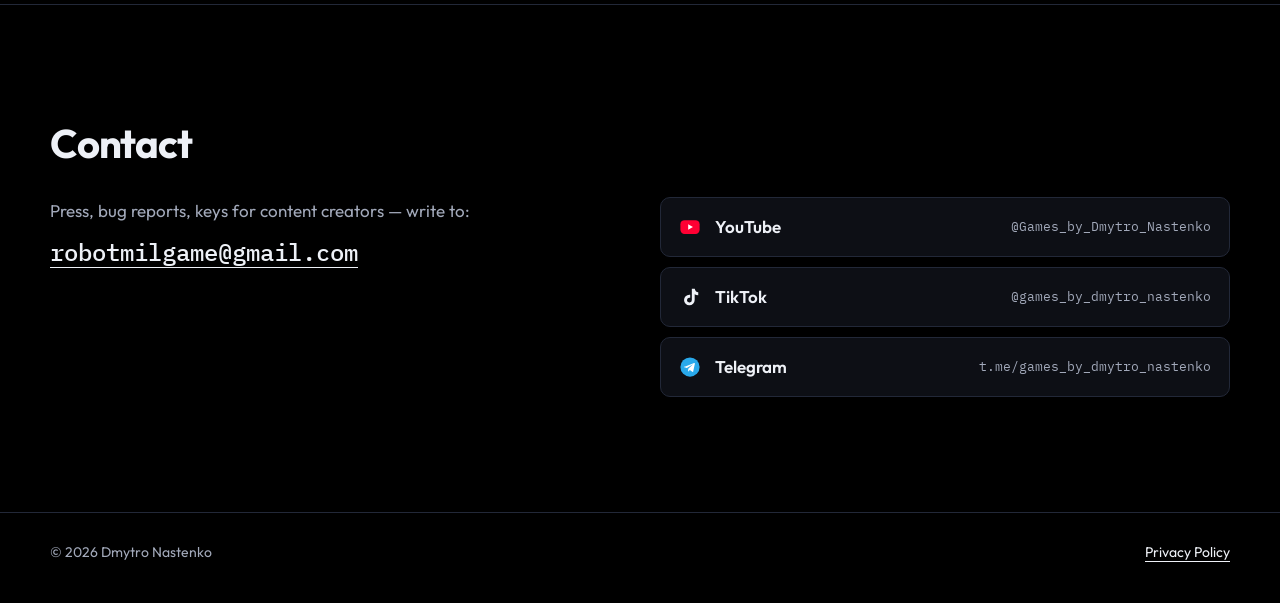
==== commit 31bc0a1b: "Add Ukrainian translation with a UA/EN switch English stays in the HTML; i18n.js swaps in Ukrainian " ====
--- a/index.html
+++ b/index.html
@@ -3,8 +3,8 @@
 <head>
   <meta charset="utf-8">
   <meta name="viewport" content="width=device-width, initial-scale=1">
-  <title>Dmytro Nastenko — Games</title>
-  <meta name="description" content="Games by Dmytro Nastenko, a solo developer: Robot Mil, a hardcore precision platformer, and Bullet Vendetta, a top-down shooter.">
+  <title data-i18n="meta.title">Dmytro Nastenko — Games</title>
+  <meta name="description" data-i18n-attr="content:meta.description" content="Games by Dmytro Nastenko, a solo developer: Robot Mil, a hardcore precision platformer, and Bullet Vendetta, a top-down shooter.">
   <meta name="theme-color" content="#000000">
   <meta property="og:type" content="website">
   <meta property="og:title" content="Dmytro Nastenko — Games">
@@ -15,28 +15,50 @@
   <link rel="apple-touch-icon" href="assets/img/apple-touch-icon.png">
   <link rel="preconnect" href="https://fonts.googleapis.com">
   <link rel="preconnect" href="https://fonts.gstatic.com" crossorigin>
-  <link rel="stylesheet" href="https://fonts.googleapis.com/css2?family=IBM+Plex+Mono:wght@400;500&family=Outfit:wght@400;500;600;700&display=swap">
-  <link rel="stylesheet" href="assets/css/site.css?v=962fd766">
+  <link rel="stylesheet" href="https://fonts.googleapis.com/css2?family=IBM+Plex+Mono:wght@400;500&family=Manrope:wght@400;500;600;700&family=Outfit:wght@400;500;600;700&display=swap">
+  <link rel="stylesheet" href="assets/css/site.css?v=5b7ae11e">
   <link rel="preload" as="image" href="assets/intro/000.webp">
-  <script>document.documentElement.classList.add("js");</script>
+  <script>
+    document.documentElement.classList.add("js");
+    (function () {
+      var lang = null;
+      try { lang = localStorage.getItem("lang"); } catch (e) {}
+      if (lang !== "uk" && lang !== "en") {
+        var prefs = navigator.languages || [navigator.language || ""];
+        lang = prefs.some(function (l) { return /^uk\b/i.test(l); }) ? "uk" : "en";
+      }
+      document.documentElement.lang = lang;
+      if (lang !== "en") {
+        document.documentElement.classList.add("i18n-pending");
+        setTimeout(function () { document.documentElement.classList.remove("i18n-pending"); }, 1500);
+      }
+    })();
+  </script>
+  <script src="assets/js/i18n.js?v=6ed2dbba" defer></script>
   <script src="assets/js/intro.js?v=69bf8e77" defer></script>
   <script src="assets/js/media.js?v=80236503" defer></script>
 </head>
 <body>
-  <a class="skip" href="#main">Skip to content</a>
+  <a class="skip" href="#main" data-i18n="skip">Skip to content</a>
 
   <header class="top">
     <div class="wrap">
-      <a class="wordmark" href="./" aria-label="Dmytro Nastenko, home">
+      <a class="wordmark" href="./" data-i18n-attr="aria-label:nav.home" aria-label="Dmytro Nastenko, home">
         <img src="assets/img/logo.webp" width="36" height="36" alt="">
-        <span>Dmytro Nastenko</span>
+        <span data-i18n="name">Dmytro Nastenko</span>
       </a>
-      <nav aria-label="Main">
-        <ul class="nav">
-          <li><a href="#robot-mil">Games</a></li>
-          <li><a href="#contact">Contact</a></li>
-        </ul>
-      </nav>
+      <div class="top__right">
+        <nav data-i18n-attr="aria-label:nav.label" aria-label="Main">
+          <ul class="nav">
+            <li><a href="#robot-mil" data-i18n="nav.games">Games</a></li>
+            <li><a href="#contact" data-i18n="nav.contact">Contact</a></li>
+          </ul>
+        </nav>
+        <div class="lang" role="group" data-i18n-attr="aria-label:lang.label" aria-label="Language">
+          <button type="button" data-lang="uk" lang="uk" aria-pressed="false">UA</button>
+          <button type="button" data-lang="en" lang="en" aria-pressed="true">EN</button>
+        </div>
+      </div>
     </div>
   </header>
 
@@ -48,22 +70,22 @@
         <div class="intro__copy">
           <div class="wrap">
             <div class="intro__name">
-              <p class="eyebrow">Solo game developer · Unity · PC</p>
-              <h1 id="intro-title">Dmytro Nastenko</h1>
+              <p class="eyebrow" data-i18n="intro.eyebrow">Solo game developer · Unity · PC</p>
+              <h1 id="intro-title" data-i18n="name">Dmytro Nastenko</h1>
             </div>
             <div class="intro__more">
-              <p>I make small 2D games that ask a lot of your reflexes. Two so far: a hardcore platformer about a little robot, and a top-down shooter about a war with the mafia.</p>
+              <p data-i18n="intro.text">I make small 2D games that ask a lot of your reflexes. Two so far: a hardcore platformer about a little robot, and a top-down shooter about a war with the mafia.</p>
               <ul class="games-index">
                 <li>
                   <a href="#robot-mil">
                     <strong>Robot Mil</strong>
-                    <small>Precision platformer · Out now</small>
+                    <small data-i18n="intro.rm">Precision platformer · Out now</small>
                   </a>
                 </li>
                 <li>
                   <a href="#bullet-vendetta">
                     <strong>Bullet Vendetta</strong>
-                    <small>Top-down shooter · Demo</small>
+                    <small data-i18n="intro.bv">Top-down shooter · Demo</small>
                   </a>
                 </li>
               </ul>
@@ -71,7 +93,7 @@
           </div>
         </div>
 
-        <div class="scroll-cue no-js-hide" aria-hidden="true">Scroll<span></span></div>
+        <div class="scroll-cue no-js-hide" aria-hidden="true"><b data-i18n="intro.scroll">Scroll</b><span></span></div>
       </div>
     </section>
 
@@ -81,52 +103,53 @@
           <div class="game__media">
             <div class="trailer" data-youtube="KfC5xbYtUMk" data-title="Robot Mil v2.0 — Gameplay Trailer">
               <img src="assets/img/robotmil-key.webp" width="1600" height="900"
+                   data-i18n-attr="alt:rm.keyAlt"
                    alt="Robot Mil key art: the small robot Mil next to a spinning saw blade above a row of spikes, with the game logo on the right">
               <a class="trailer__play" href="https://www.youtube.com/watch?v=KfC5xbYtUMk" rel="noopener">
                 <span class="trailer__pill">
                   <svg viewBox="0 0 24 24" aria-hidden="true"><path d="M8 5.5v13l11-6.5Z" fill="currentColor"/></svg>
-                  Watch the trailer
+                  <span data-i18n="trailer.watch">Watch the trailer</span>
                 </span>
               </a>
             </div>
-            <p class="trailer__note">The video loads from YouTube when you press play.</p>
+            <p class="trailer__note" data-i18n="trailer.note">The video loads from YouTube when you press play.</p>
           </div>
 
           <div class="game__info">
-            <p class="tag">Precision platformer</p>
+            <p class="tag" data-i18n="rm.tag">Precision platformer</p>
             <h2 id="rm-title">Robot Mil</h2>
-            <p class="game__lede">A hardcore platformer where you guide Mil, a little robot, through level after level of saws, lasers and spikes. Every chapter has its own location and its own traps. It's time to test your nerves.</p>
+            <p class="game__lede" data-i18n="rm.lede">A hardcore platformer where you guide Mil, a little robot, through level after level of saws, lasers and spikes. Every chapter has its own location and its own traps. It's time to test your nerves.</p>
 
             <dl class="facts">
-              <dt>Released</dt><dd>October 10, 2025</dd>
-              <dt>Platform</dt><dd>Windows</dd>
-              <dt>Languages</dt><dd>English, Ukrainian, German, French, Italian, Polish, Japanese, Chinese (Simplified &amp; Traditional)</dd>
+              <dt data-i18n="facts.released">Released</dt><dd data-i18n="rm.date">October 10, 2025</dd>
+              <dt data-i18n="facts.platform">Platform</dt><dd>Windows</dd>
+              <dt data-i18n="facts.languages">Languages</dt><dd data-i18n="rm.languages">English, Ukrainian, German, French, Italian, Polish, Japanese, Chinese (Simplified &amp; Traditional)</dd>
             </dl>
 
             <div class="actions">
               <a class="btn" href="https://store.steampowered.com/app/4053720/Robot_Mil/" rel="noopener">
-                View on Steam
+                <span data-i18n="rm.steam">View on Steam</span>
                 <svg viewBox="0 0 24 24" fill="none" stroke="currentColor" stroke-width="2" stroke-linecap="round" aria-hidden="true"><path d="M7 17 17 7M8 7h9v9"/></svg>
               </a>
             </div>
-            <p class="note">Coming to the Epic Games Store.</p>
+            <p class="note" data-i18n="rm.epic">Coming to the Epic Games Store.</p>
           </div>
         </div>
 
         <ul class="features">
-          <li><h3>4 chapters, 56 levels</h3><p>14 levels per chapter, each chapter with its own setting and obstacles.</p></li>
-          <li><h3>Normal and Hard mode</h3><p>Same locations, more obstacles and far less room for error.</p></li>
-          <li><h3>Secret chapter</h3><p>Collect the puzzles hidden in levels to unlock “Another Way”.</p></li>
-          <li><h3>Challenges</h3><p>A whole chapter as one long level. No checkpoints.</p></li>
-          <li><h3>Practice mode</h3><p>Drop a checkpoint anywhere and drill the part that keeps beating you.</p></li>
-          <li><h3>Level Maker</h3><p>Build your own levels and share them through Steam Workshop.</p></li>
-        </ul>
-
-        <ul class="shots" aria-label="Robot Mil screenshots, open to view full size">
-          <li><a class="shot" href="assets/img/robotmil-shot-1-full.webp" data-gallery="robot-mil"><img src="assets/img/robotmil-shot-1.webp" width="960" height="535" loading="lazy" alt="Dark industrial level with spiked blocks and hazard-striped platforms"></a></li>
-          <li><a class="shot" href="assets/img/robotmil-shot-2-full.webp" data-gallery="robot-mil"><img src="assets/img/robotmil-shot-2.webp" width="960" height="536" loading="lazy" alt="Mossy dungeon level lit by lamps, with rows of spikes"></a></li>
-          <li><a class="shot" href="assets/img/robotmil-shot-3-full.webp" data-gallery="robot-mil"><img src="assets/img/robotmil-shot-3.webp" width="960" height="534" loading="lazy" alt="Red laser chapter with vertical laser beams"></a></li>
-          <li><a class="shot" href="assets/img/robotmil-shot-4-full.webp" data-gallery="robot-mil"><img src="assets/img/robotmil-shot-4.webp" width="960" height="535" loading="lazy" alt="Red laser chapter with horizontal laser beams"></a></li>
+          <li><h3 data-i18n="rm.f1.t">4 chapters, 56 levels</h3><p data-i18n="rm.f1.d">14 levels per chapter, each chapter with its own setting and obstacles.</p></li>
+          <li><h3 data-i18n="rm.f2.t">Normal and Hard mode</h3><p data-i18n="rm.f2.d">Same locations, more obstacles and far less room for error.</p></li>
+          <li><h3 data-i18n="rm.f3.t">Secret chapter</h3><p data-i18n="rm.f3.d">Collect the puzzles hidden in levels to unlock “Another Way”.</p></li>
+          <li><h3 data-i18n="rm.f4.t">Challenges</h3><p data-i18n="rm.f4.d">A whole chapter as one long level. No checkpoints.</p></li>
+          <li><h3 data-i18n="rm.f5.t">Practice mode</h3><p data-i18n="rm.f5.d">Drop a checkpoint anywhere and drill the part that keeps beating you.</p></li>
+          <li><h3 data-i18n="rm.f6.t">Level Maker</h3><p data-i18n="rm.f6.d">Build your own levels and share them through Steam Workshop.</p></li>
+        </ul>
+
+        <ul class="shots" data-i18n-attr="aria-label:rm.shots" aria-label="Robot Mil screenshots, open to view full size">
+          <li><a class="shot" href="assets/img/robotmil-shot-1-full.webp" data-gallery="robot-mil"><img src="assets/img/robotmil-shot-1.webp" width="960" height="535" loading="lazy" data-i18n-attr="alt:rm.s1" alt="Dark industrial level with spiked blocks and hazard-striped platforms"></a></li>
+          <li><a class="shot" href="assets/img/robotmil-shot-2-full.webp" data-gallery="robot-mil"><img src="assets/img/robotmil-shot-2.webp" width="960" height="536" loading="lazy" data-i18n-attr="alt:rm.s2" alt="Mossy dungeon level lit by lamps, with rows of spikes"></a></li>
+          <li><a class="shot" href="assets/img/robotmil-shot-3-full.webp" data-gallery="robot-mil"><img src="assets/img/robotmil-shot-3.webp" width="960" height="534" loading="lazy" data-i18n-attr="alt:rm.s3" alt="Red laser chapter with vertical laser beams"></a></li>
+          <li><a class="shot" href="assets/img/robotmil-shot-4-full.webp" data-gallery="robot-mil"><img src="assets/img/robotmil-shot-4.webp" width="960" height="535" loading="lazy" data-i18n-attr="alt:rm.s4" alt="Red laser chapter with horizontal laser beams"></a></li>
         </ul>
       </div>
     </section>
@@ -137,64 +160,65 @@
           <div class="game__media">
             <div class="trailer" data-youtube="OBJTGE9Wx0E" data-title="Bullet Vendetta — Trailer">
               <img src="assets/img/bv-key.webp" width="1600" height="900" loading="lazy"
+                   data-i18n-attr="alt:bv.keyAlt"
                    alt="Bullet Vendetta key art: a gunman in an orange shirt fires at mobsters on a blood-stained street, seen from above">
               <a class="trailer__play" href="https://www.youtube.com/watch?v=OBJTGE9Wx0E" rel="noopener">
                 <span class="trailer__pill">
                   <svg viewBox="0 0 24 24" aria-hidden="true"><path d="M8 5.5v13l11-6.5Z" fill="currentColor"/></svg>
-                  Watch the trailer
+                  <span data-i18n="trailer.watch">Watch the trailer</span>
                 </span>
               </a>
             </div>
-            <p class="trailer__note">The video loads from YouTube when you press play.</p>
+            <p class="trailer__note" data-i18n="trailer.note">The video loads from YouTube when you press play.</p>
           </div>
 
           <div class="game__info">
-            <p class="tag">Top-down shooter</p>
+            <p class="tag" data-i18n="bv.tag">Top-down shooter</p>
             <h2 id="bv-title">Bullet Vendetta</h2>
-            <p class="game__lede">A fast top-down shooter about the fight against the mafia that runs the city. Out of prison and out for revenge, you clear district after district — always outnumbered, never with time to think.</p>
+            <p class="game__lede" data-i18n="bv.lede">A fast top-down shooter about the fight against the mafia that runs the city. Out of prison and out for revenge, you clear district after district — always outnumbered, never with time to think.</p>
 
             <dl class="facts">
-              <dt>Release</dt><dd>To be announced</dd>
-              <dt>Platform</dt><dd>Windows</dd>
-              <dt>Languages</dt><dd>English, Ukrainian</dd>
+              <dt data-i18n="facts.release">Release</dt><dd data-i18n="bv.date">To be announced</dd>
+              <dt data-i18n="facts.platform">Platform</dt><dd>Windows</dd>
+              <dt data-i18n="facts.languages">Languages</dt><dd data-i18n="bv.languages">English, Ukrainian</dd>
             </dl>
 
             <div class="actions">
               <a class="btn" href="https://store.steampowered.com/app/4782900/Bullet_Vendetta/" rel="noopener">
-                Wishlist on Steam
+                <span data-i18n="bv.wishlist">Wishlist on Steam</span>
                 <svg viewBox="0 0 24 24" fill="none" stroke="currentColor" stroke-width="2" stroke-linecap="round" aria-hidden="true"><path d="M7 17 17 7M8 7h9v9"/></svg>
               </a>
               <a class="btn btn--ghost" href="https://store.steampowered.com/app/4947660/Bullet_Vendetta_Demo/" rel="noopener">
-                Play the demo
+                <span data-i18n="bv.demo">Play the demo</span>
               </a>
             </div>
           </div>
         </div>
 
         <ul class="features">
-          <li><h3>Fast shootouts</h3><p>Rooms full of enemies, decided in seconds.</p></li>
-          <li><h3>An arsenal to match</h3><p>A range of firearms for cutting through large groups.</p></li>
-          <li><h3>A revenge story</h3><p>Take back the city one mafia-controlled district at a time.</p></li>
-        </ul>
-
-        <ul class="shots" aria-label="Bullet Vendetta screenshots, open to view full size">
-          <li><a class="shot" href="assets/img/bv-shot-1-full.webp" data-gallery="bullet-vendetta"><img src="assets/img/bv-shot-1.webp" width="960" height="540" loading="lazy" alt="Shootout at a railway crossing between freight cars, with a combo counter on screen"></a></li>
-          <li><a class="shot" href="assets/img/bv-shot-2-full.webp" data-gallery="bullet-vendetta"><img src="assets/img/bv-shot-2.webp" width="960" height="540" loading="lazy" alt="Street fight next to a crashed car and a park"></a></li>
-          <li><a class="shot" href="assets/img/bv-shot-3-full.webp" data-gallery="bullet-vendetta"><img src="assets/img/bv-shot-3.webp" width="960" height="540" loading="lazy" alt="Gunfight in a parking lot beside a canal"></a></li>
-          <li><a class="shot" href="assets/img/bv-shot-4-full.webp" data-gallery="bullet-vendetta"><img src="assets/img/bv-shot-4.webp" width="960" height="540" loading="lazy" alt="Warehouse shootout among wooden crates"></a></li>
+          <li><h3 data-i18n="bv.f1.t">Fast shootouts</h3><p data-i18n="bv.f1.d">Rooms full of enemies, decided in seconds.</p></li>
+          <li><h3 data-i18n="bv.f2.t">An arsenal to match</h3><p data-i18n="bv.f2.d">A range of firearms for cutting through large groups.</p></li>
+          <li><h3 data-i18n="bv.f3.t">A revenge story</h3><p data-i18n="bv.f3.d">Take back the city one mafia-controlled district at a time.</p></li>
+        </ul>
+
+        <ul class="shots" data-i18n-attr="aria-label:bv.shots" aria-label="Bullet Vendetta screenshots, open to view full size">
+          <li><a class="shot" href="assets/img/bv-shot-1-full.webp" data-gallery="bullet-vendetta"><img src="assets/img/bv-shot-1.webp" width="960" height="540" loading="lazy" data-i18n-attr="alt:bv.s1" alt="Shootout at a railway crossing between freight cars, with a combo counter on screen"></a></li>
+          <li><a class="shot" href="assets/img/bv-shot-2-full.webp" data-gallery="bullet-vendetta"><img src="assets/img/bv-shot-2.webp" width="960" height="540" loading="lazy" data-i18n-attr="alt:bv.s2" alt="Street fight next to a crashed car and a park"></a></li>
+          <li><a class="shot" href="assets/img/bv-shot-3-full.webp" data-gallery="bullet-vendetta"><img src="assets/img/bv-shot-3.webp" width="960" height="540" loading="lazy" data-i18n-attr="alt:bv.s3" alt="Gunfight in a parking lot beside a canal"></a></li>
+          <li><a class="shot" href="assets/img/bv-shot-4-full.webp" data-gallery="bullet-vendetta"><img src="assets/img/bv-shot-4.webp" width="960" height="540" loading="lazy" data-i18n-attr="alt:bv.s4" alt="Warehouse shootout among wooden crates"></a></li>
         </ul>
       </div>
     </section>
 
     <section class="contact" id="contact" aria-labelledby="contact-title">
       <div class="wrap">
-        <h2 id="contact-title">Contact</h2>
+        <h2 id="contact-title" data-i18n="contact.title">Contact</h2>
         <div class="contact__grid">
           <div>
-            <p>Press, bug reports, keys for content creators — write to:</p>
+            <p data-i18n="contact.text">Press, bug reports, keys for content creators — write to:</p>
             <a class="mail" href="mailto:robotmilgame@gmail.com">robotmilgame@gmail.com</a>
           </div>
-          <ul class="socials" aria-label="Social links">
+          <ul class="socials" data-i18n-attr="aria-label:contact.socials" aria-label="Social links">
             <li>
               <a href="https://www.youtube.com/@Games_by_Dmytro_Nastenko" rel="noopener">
                 <svg viewBox="0 0 24 24" aria-hidden="true"><rect x="1.5" y="4.5" width="21" height="15" rx="4.5" fill="#ff0033"/><path d="M10 9v6l5.2-3Z" fill="#fff"/></svg>
@@ -221,21 +245,21 @@
 
   <footer class="foot">
     <div class="wrap">
-      <span>© 2026 Dmytro Nastenko</span>
-      <a href="privacy.html">Privacy Policy</a>
+      <span>© 2026 <span data-i18n="name">Dmytro Nastenko</span></span>
+      <a href="privacy.html" data-i18n="foot.privacy">Privacy Policy</a>
     </div>
   </footer>
-  <dialog class="lightbox" aria-label="Screenshot viewer">
+  <dialog class="lightbox" data-i18n-attr="aria-label:lb.label" aria-label="Screenshot viewer">
     <div class="lightbox__frame">
       <img class="lightbox__img" src="" alt="">
     </div>
-    <button class="lightbox__btn lightbox__close" type="button" aria-label="Close">
+    <button class="lightbox__btn lightbox__close" type="button" data-i18n-attr="aria-label:lb.close" aria-label="Close">
       <svg viewBox="0 0 24 24" fill="none" stroke="currentColor" stroke-width="2" stroke-linecap="round" aria-hidden="true"><path d="M6 6l12 12M18 6 6 18"/></svg>
     </button>
-    <button class="lightbox__btn lightbox__prev" type="button" aria-label="Previous screenshot">
+    <button class="lightbox__btn lightbox__prev" type="button" data-i18n-attr="aria-label:lb.prev" aria-label="Previous screenshot">
       <svg viewBox="0 0 24 24" fill="none" stroke="currentColor" stroke-width="2" stroke-linecap="round" stroke-linejoin="round" aria-hidden="true"><path d="m15 5-7 7 7 7"/></svg>
     </button>
-    <button class="lightbox__btn lightbox__next" type="button" aria-label="Next screenshot">
+    <button class="lightbox__btn lightbox__next" type="button" data-i18n-attr="aria-label:lb.next" aria-label="Next screenshot">
       <svg viewBox="0 0 24 24" fill="none" stroke="currentColor" stroke-width="2" stroke-linecap="round" stroke-linejoin="round" aria-hidden="true"><path d="m9 5 7 7-7 7"/></svg>
     </button>
   </dialog>
--- a/assets/css/site.css
+++ b/assets/css/site.css
@@ -17,8 +17,9 @@
   --bv: #d8331f;
   --bv-soft: #f2a23a;
 
-  --display: "Outfit", system-ui, -apple-system, "Segoe UI", sans-serif;
-  --sans: "Outfit", system-ui, -apple-system, "Segoe UI", sans-serif;
+  /* Outfit has no Cyrillic; Manrope takes over for Ukrainian text. */
+  --display: "Outfit", "Manrope", system-ui, -apple-system, "Segoe UI", sans-serif;
+  --sans: "Outfit", "Manrope", system-ui, -apple-system, "Segoe UI", sans-serif;
   --mono: "IBM Plex Mono", ui-monospace, "Cascadia Mono", monospace;
 
   --radius: 16px;
@@ -122,6 +123,54 @@
   height: 36px;
   flex: none;
   border-radius: 7px;
+}
+
+.top__right {
+  display: flex;
+  align-items: center;
+  gap: 12px;
+}
+
+.lang {
+  display: inline-flex;
+  padding: 3px;
+  border: 1px solid var(--line);
+  border-radius: 999px;
+  background: rgb(13 15 21 / 0.7);
+}
+
+.lang button {
+  min-width: 44px;
+  min-height: 36px;
+  padding: 0 10px;
+  border: 0;
+  border-radius: 999px;
+  background: transparent;
+  color: var(--muted);
+  font: 600 0.8125rem/1 var(--mono);
+  letter-spacing: 0.04em;
+  cursor: pointer;
+  transition: color 0.2s, background-color 0.2s;
+}
+
+.lang button:hover {
+  color: var(--text);
+}
+
+.lang button[aria-pressed="true"] {
+  background: var(--brand);
+  color: #fff;
+}
+
+/* Hide the page for a moment while Ukrainian strings are swapped in (failsafe in the inline script). */
+.i18n-pending body {
+  visibility: hidden;
+}
+
+/* Privacy policy: one article per language. */
+html:not([lang="uk"]) [data-lang-block="uk"],
+html[lang="uk"] [data-lang-block="en"] {
+  display: none;
 }
 
 .nav {
@@ -259,6 +308,10 @@
   text-transform: uppercase;
   color: var(--muted);
   transition: opacity 0.3s;
+}
+
+.scroll-cue b {
+  font-weight: inherit;
 }
 
 .scroll-cue span {
@@ -934,8 +987,17 @@
     display: none;
   }
 
+  .top__right {
+    gap: 6px;
+  }
+
   .nav a {
-    padding: 0 10px;
+    padding: 0 8px;
+  }
+
+  .lang button {
+    min-width: 40px;
+    padding: 0 8px;
   }
 
   .games-index {
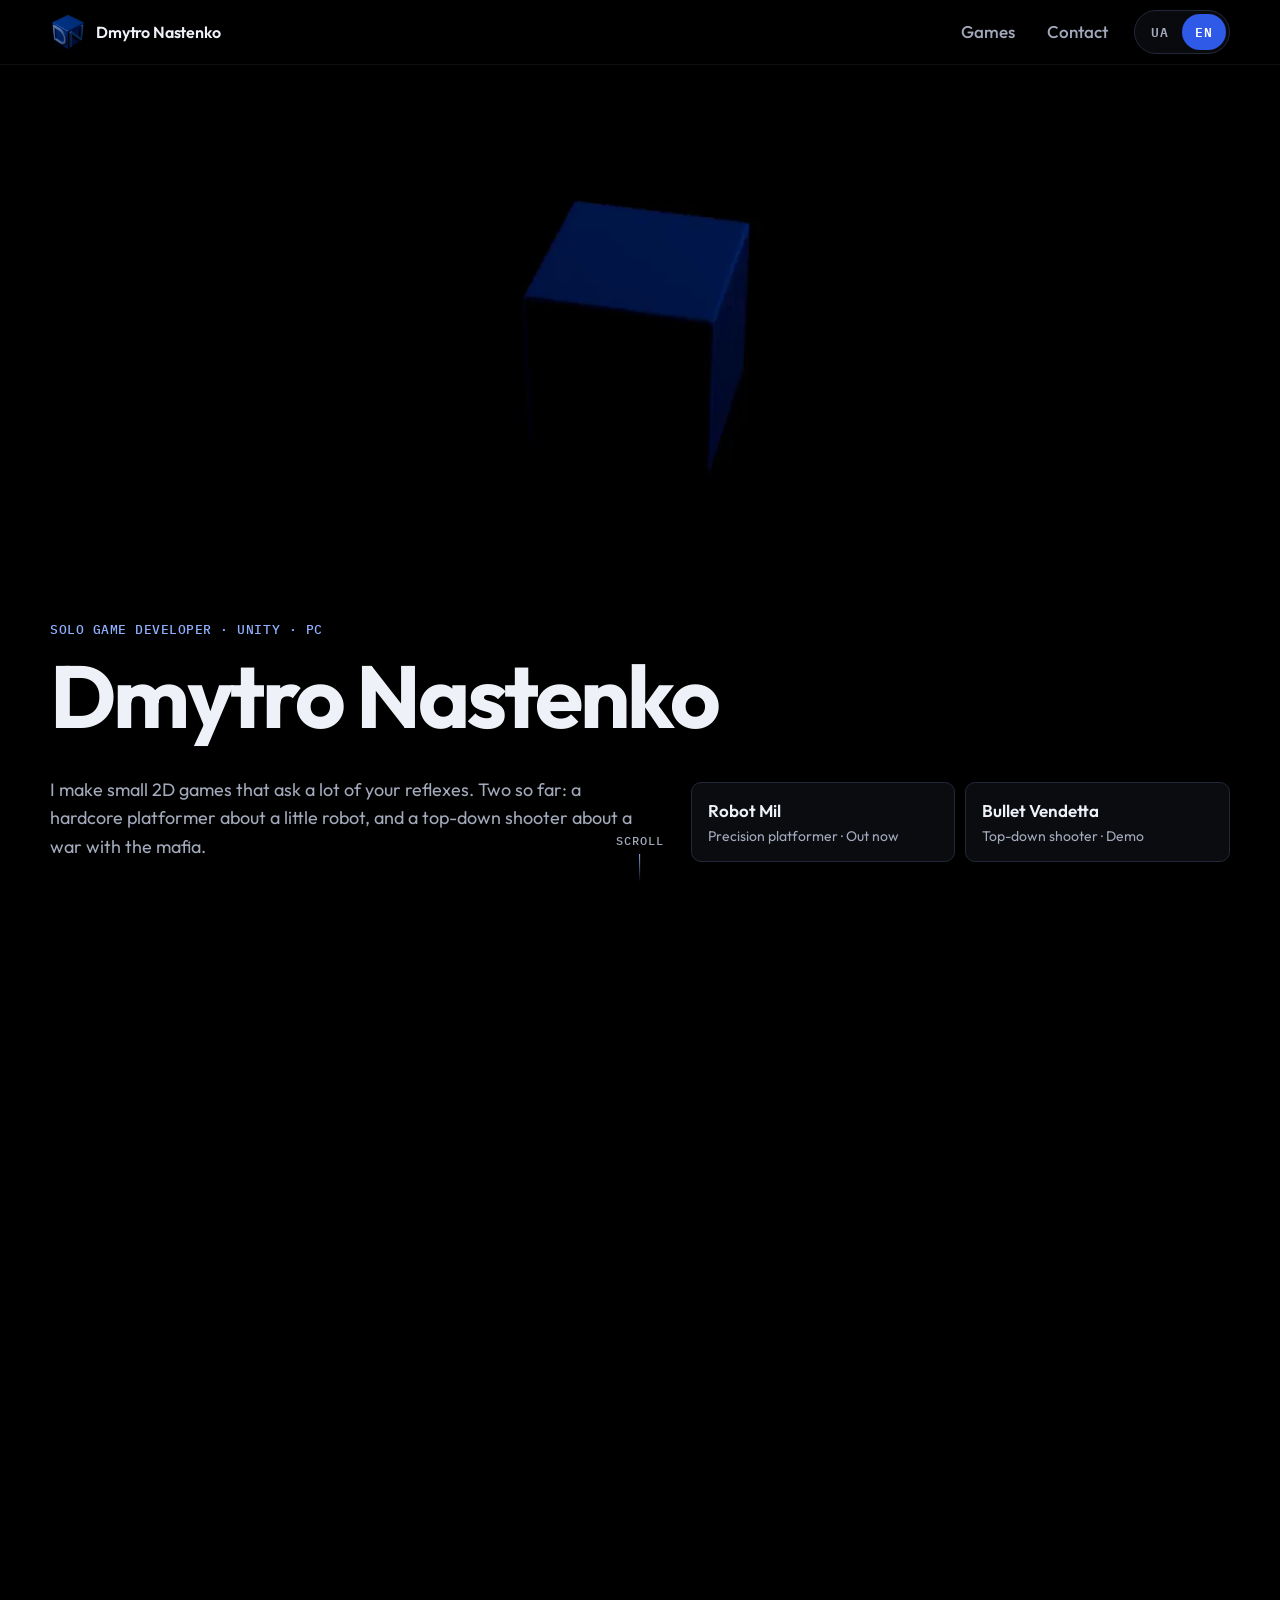
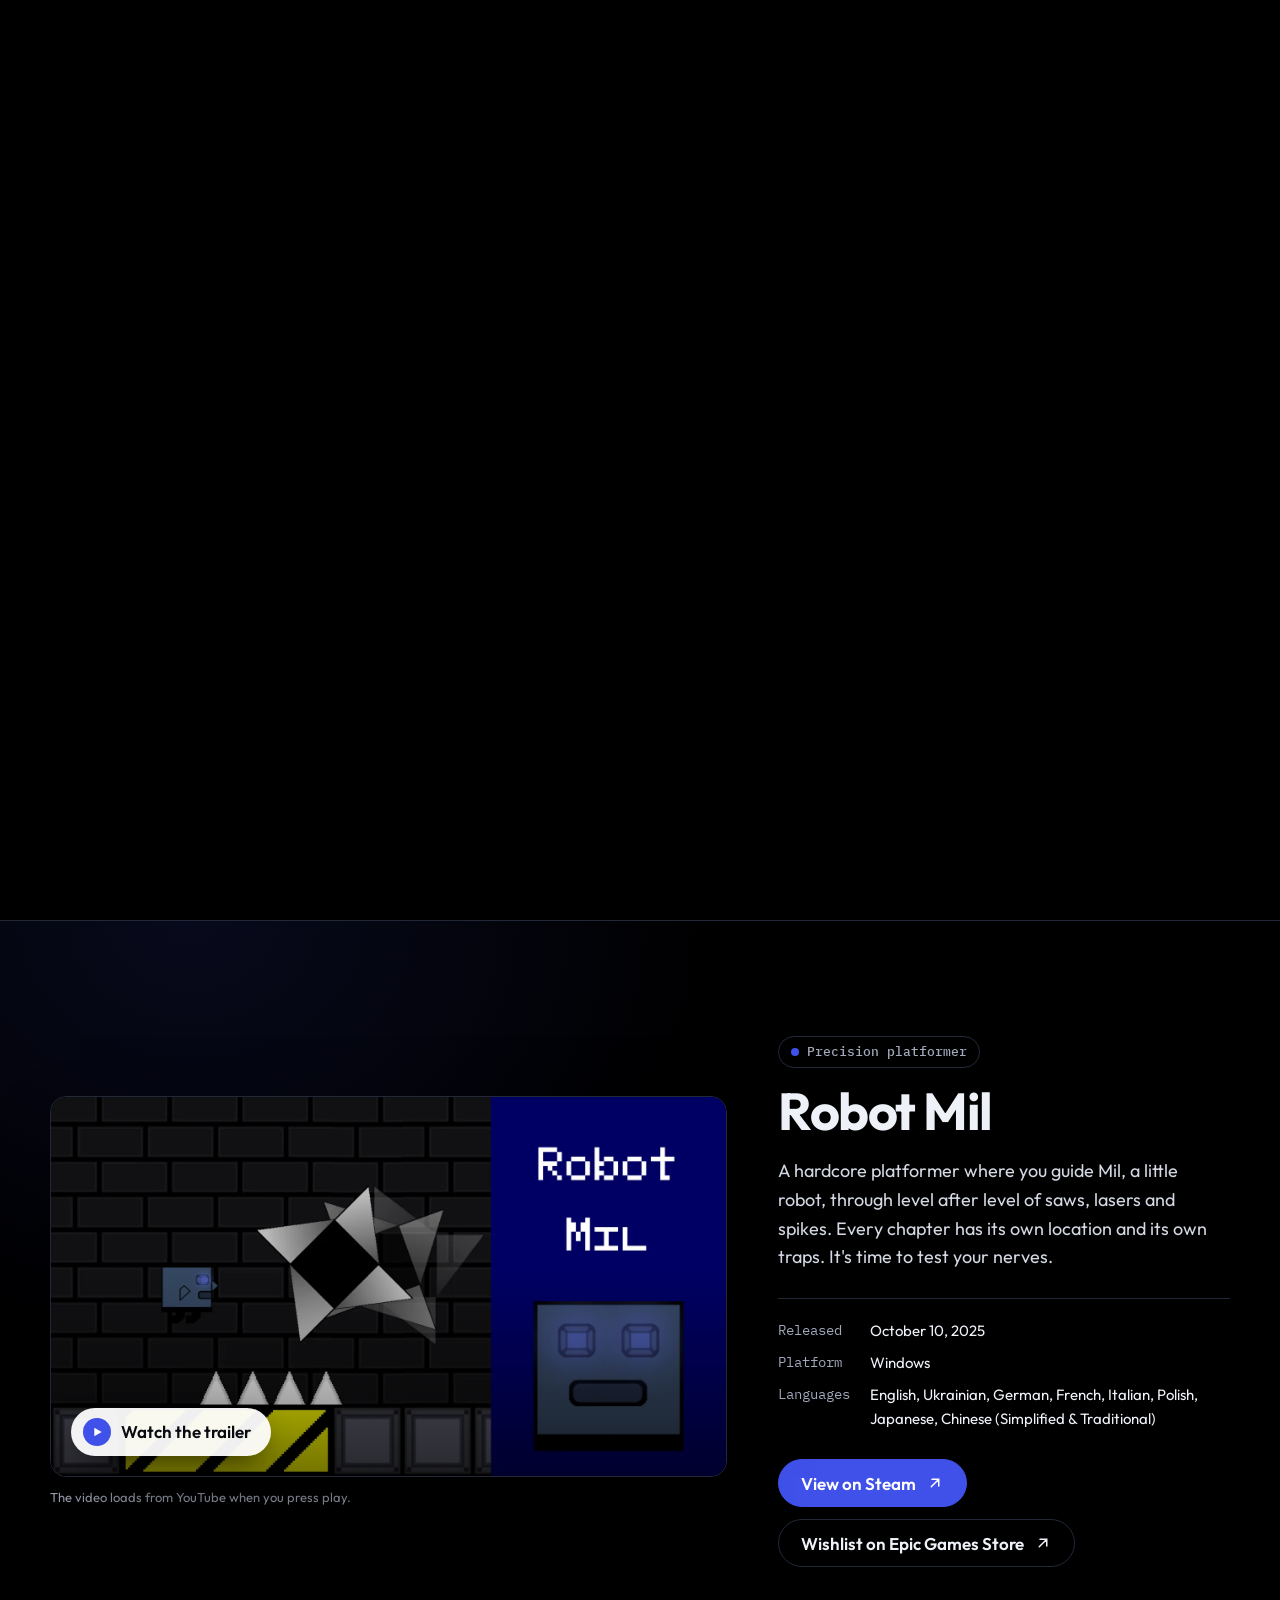
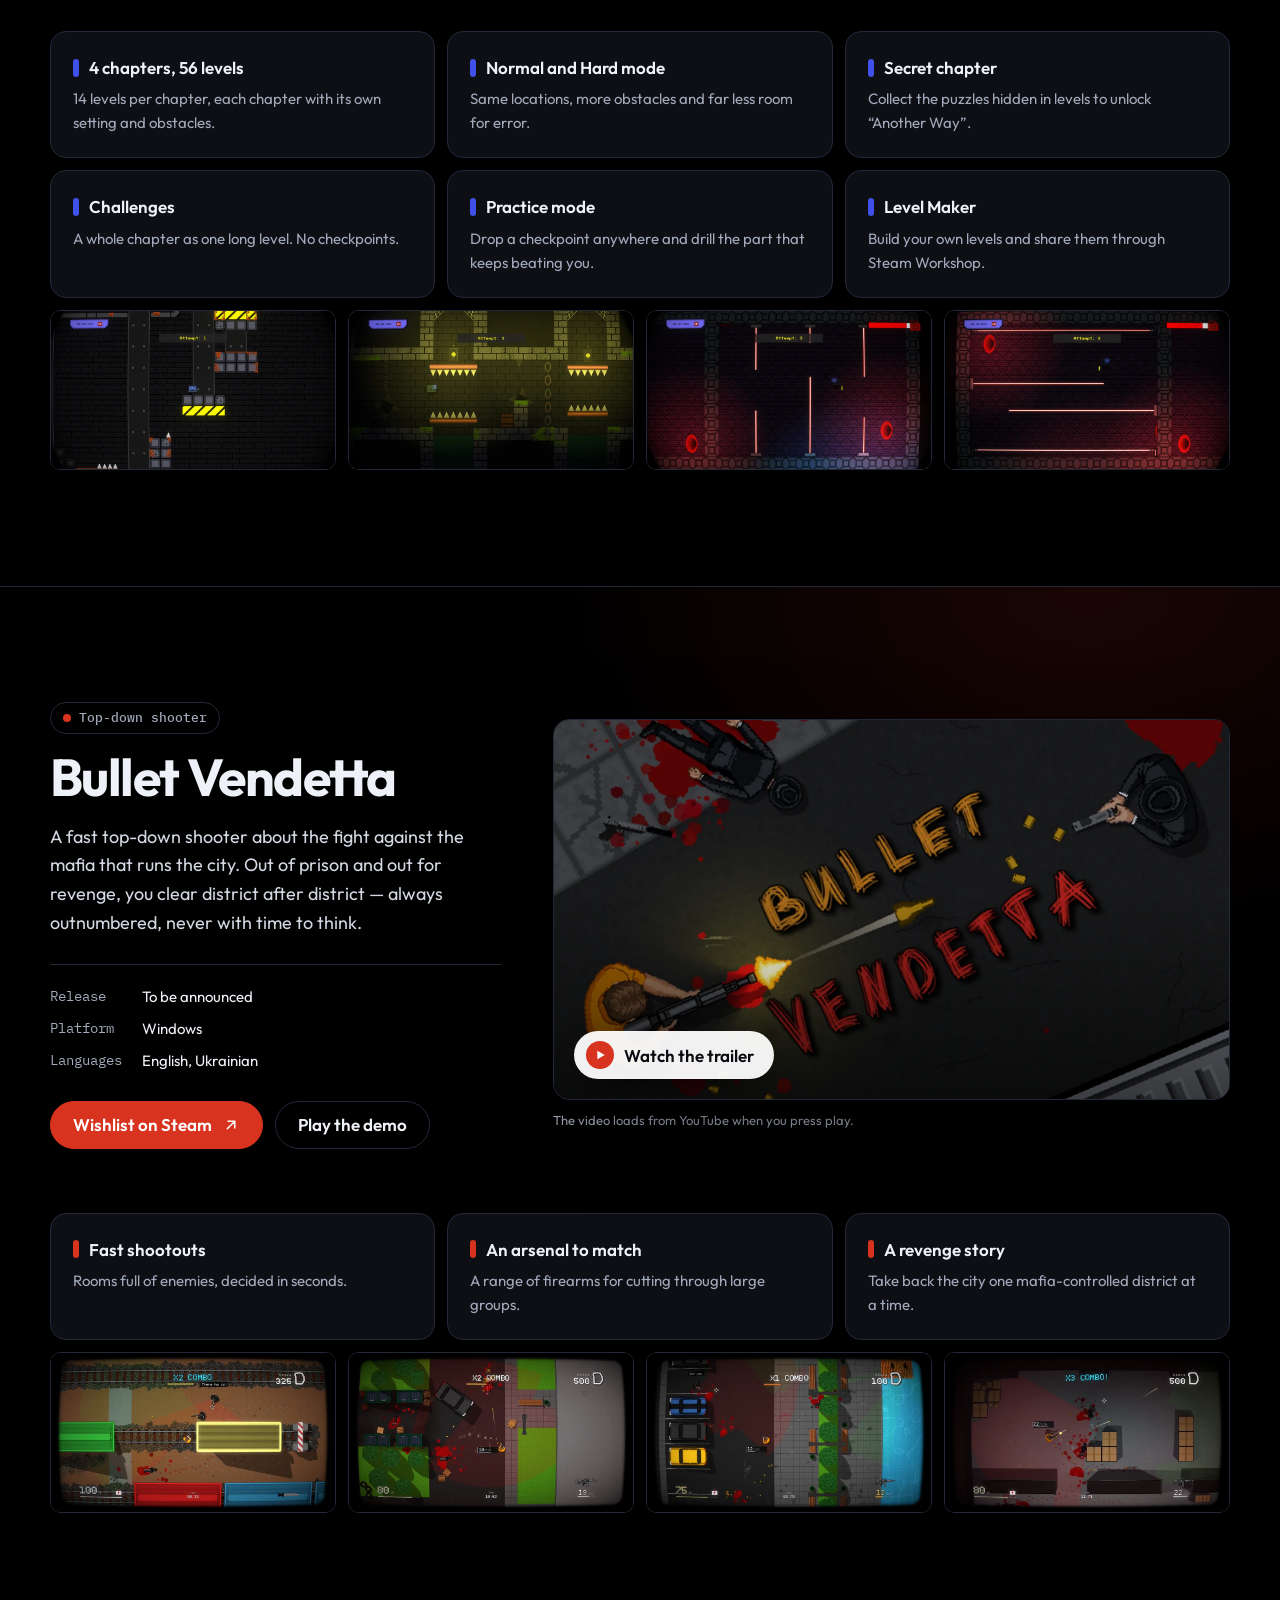
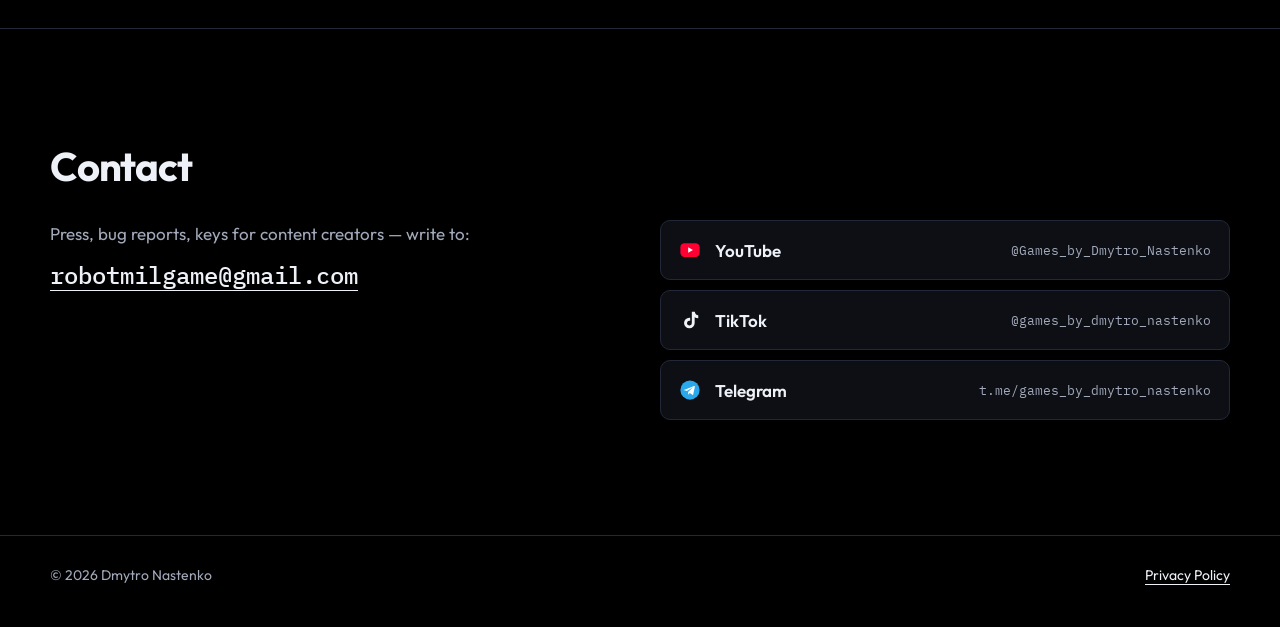
==== commit 22f36284: "Add Epic Games Store wishlist button for Robot Mil Replaces the "Coming to the Epic Games Store" not" ====
--- a/index.html
+++ b/index.html
@@ -34,7 +34,7 @@
       }
     })();
   </script>
-  <script src="assets/js/i18n.js?v=6ed2dbba" defer></script>
+  <script src="assets/js/i18n.js?v=28f1ad7f" defer></script>
   <script src="assets/js/intro.js?v=69bf8e77" defer></script>
   <script src="assets/js/media.js?v=80236503" defer></script>
 </head>
@@ -131,8 +131,11 @@
                 <span data-i18n="rm.steam">View on Steam</span>
                 <svg viewBox="0 0 24 24" fill="none" stroke="currentColor" stroke-width="2" stroke-linecap="round" aria-hidden="true"><path d="M7 17 17 7M8 7h9v9"/></svg>
               </a>
-            </div>
-            <p class="note" data-i18n="rm.epic">Coming to the Epic Games Store.</p>
+              <a class="btn btn--ghost" href="https://store.epicgames.com/p/robot-mil-6da682" rel="noopener">
+                <span data-i18n="rm.epic">Wishlist on Epic Games Store</span>
+                <svg viewBox="0 0 24 24" fill="none" stroke="currentColor" stroke-width="2" stroke-linecap="round" aria-hidden="true"><path d="M7 17 17 7M8 7h9v9"/></svg>
+              </a>
+            </div>
           </div>
         </div>
 
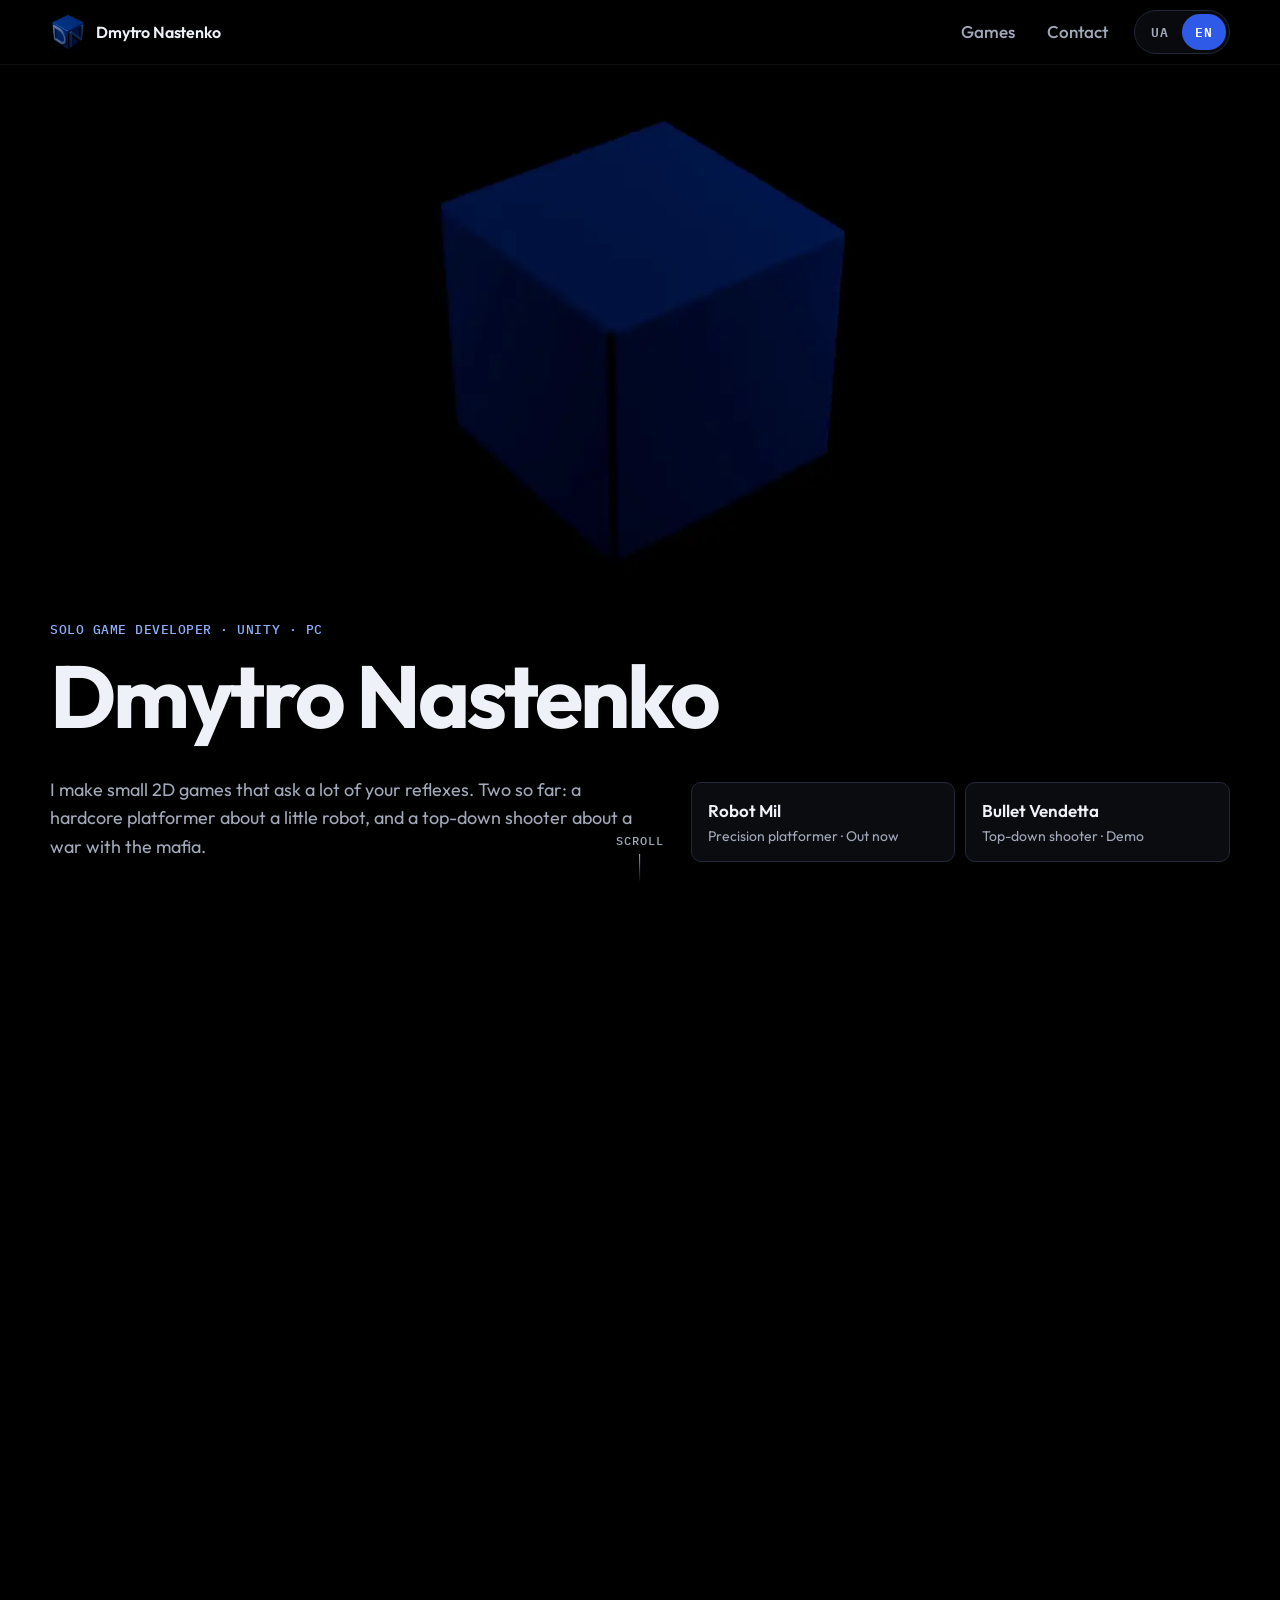
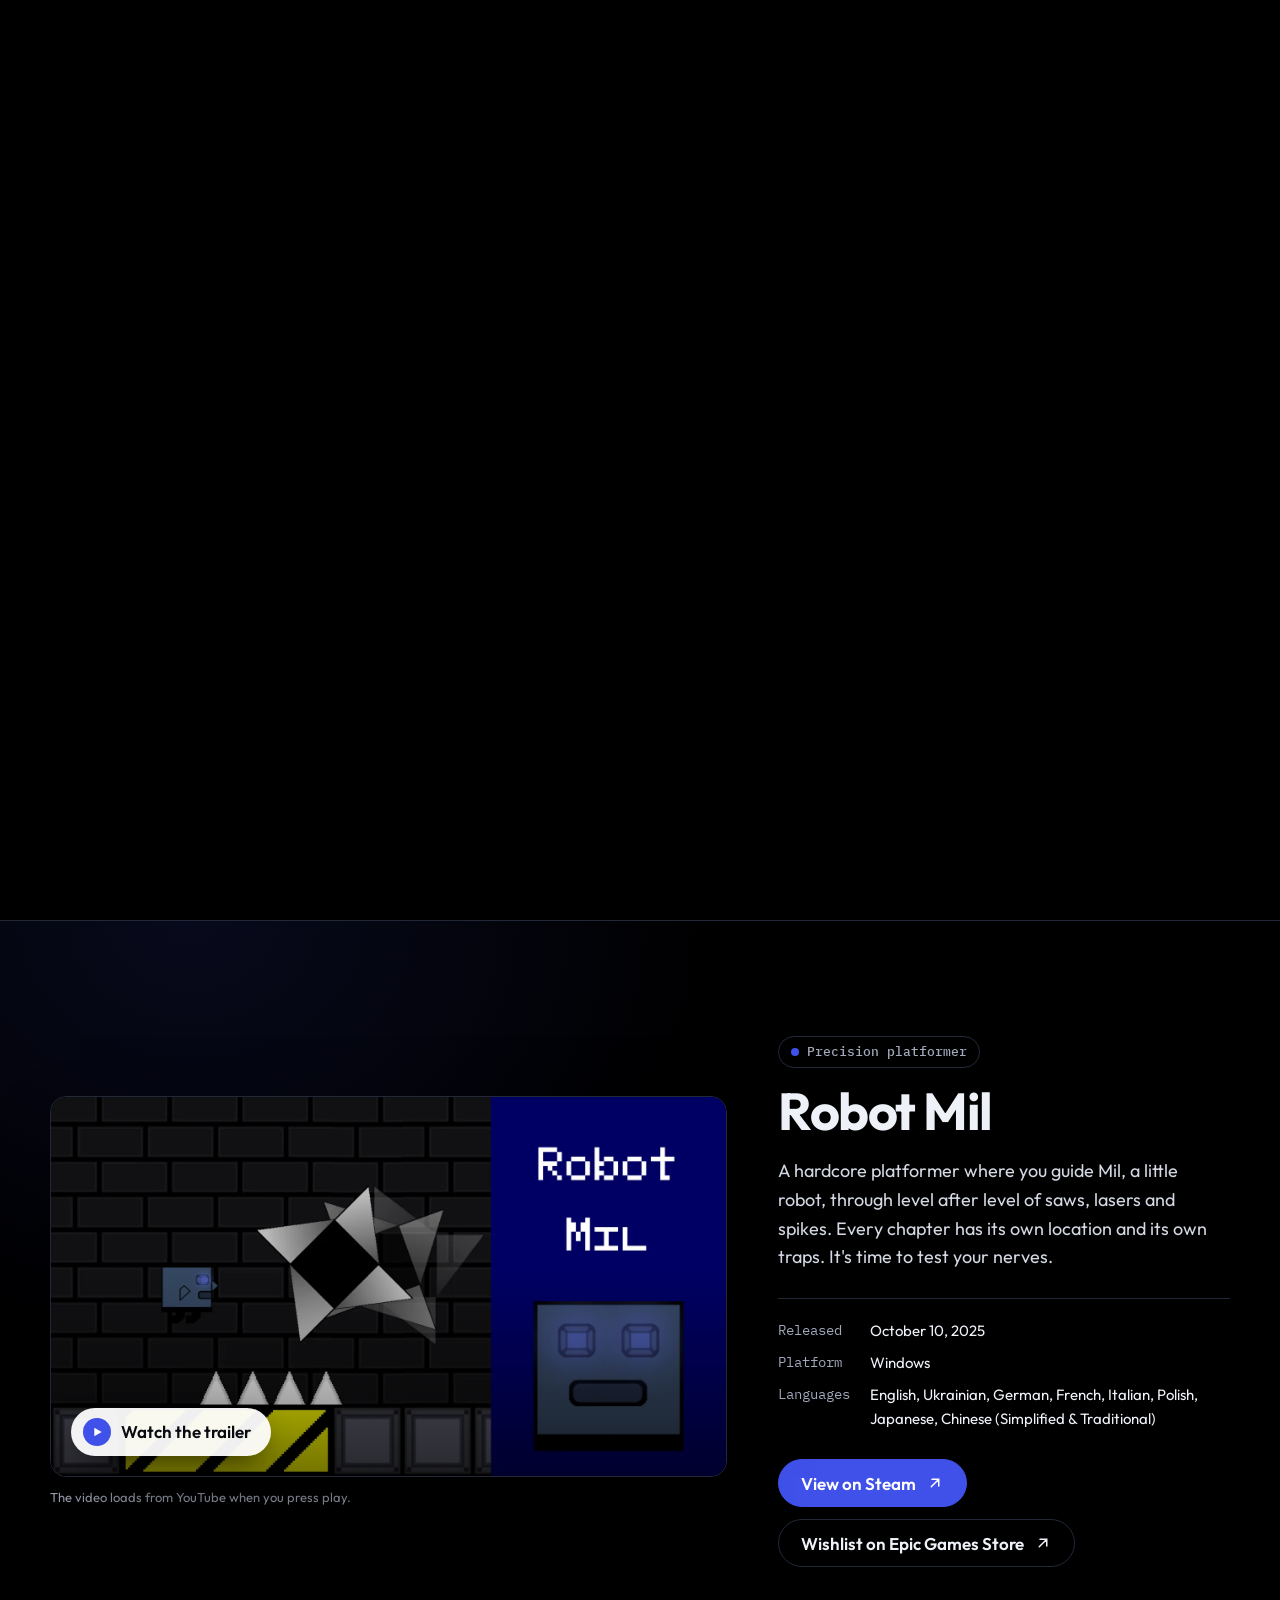
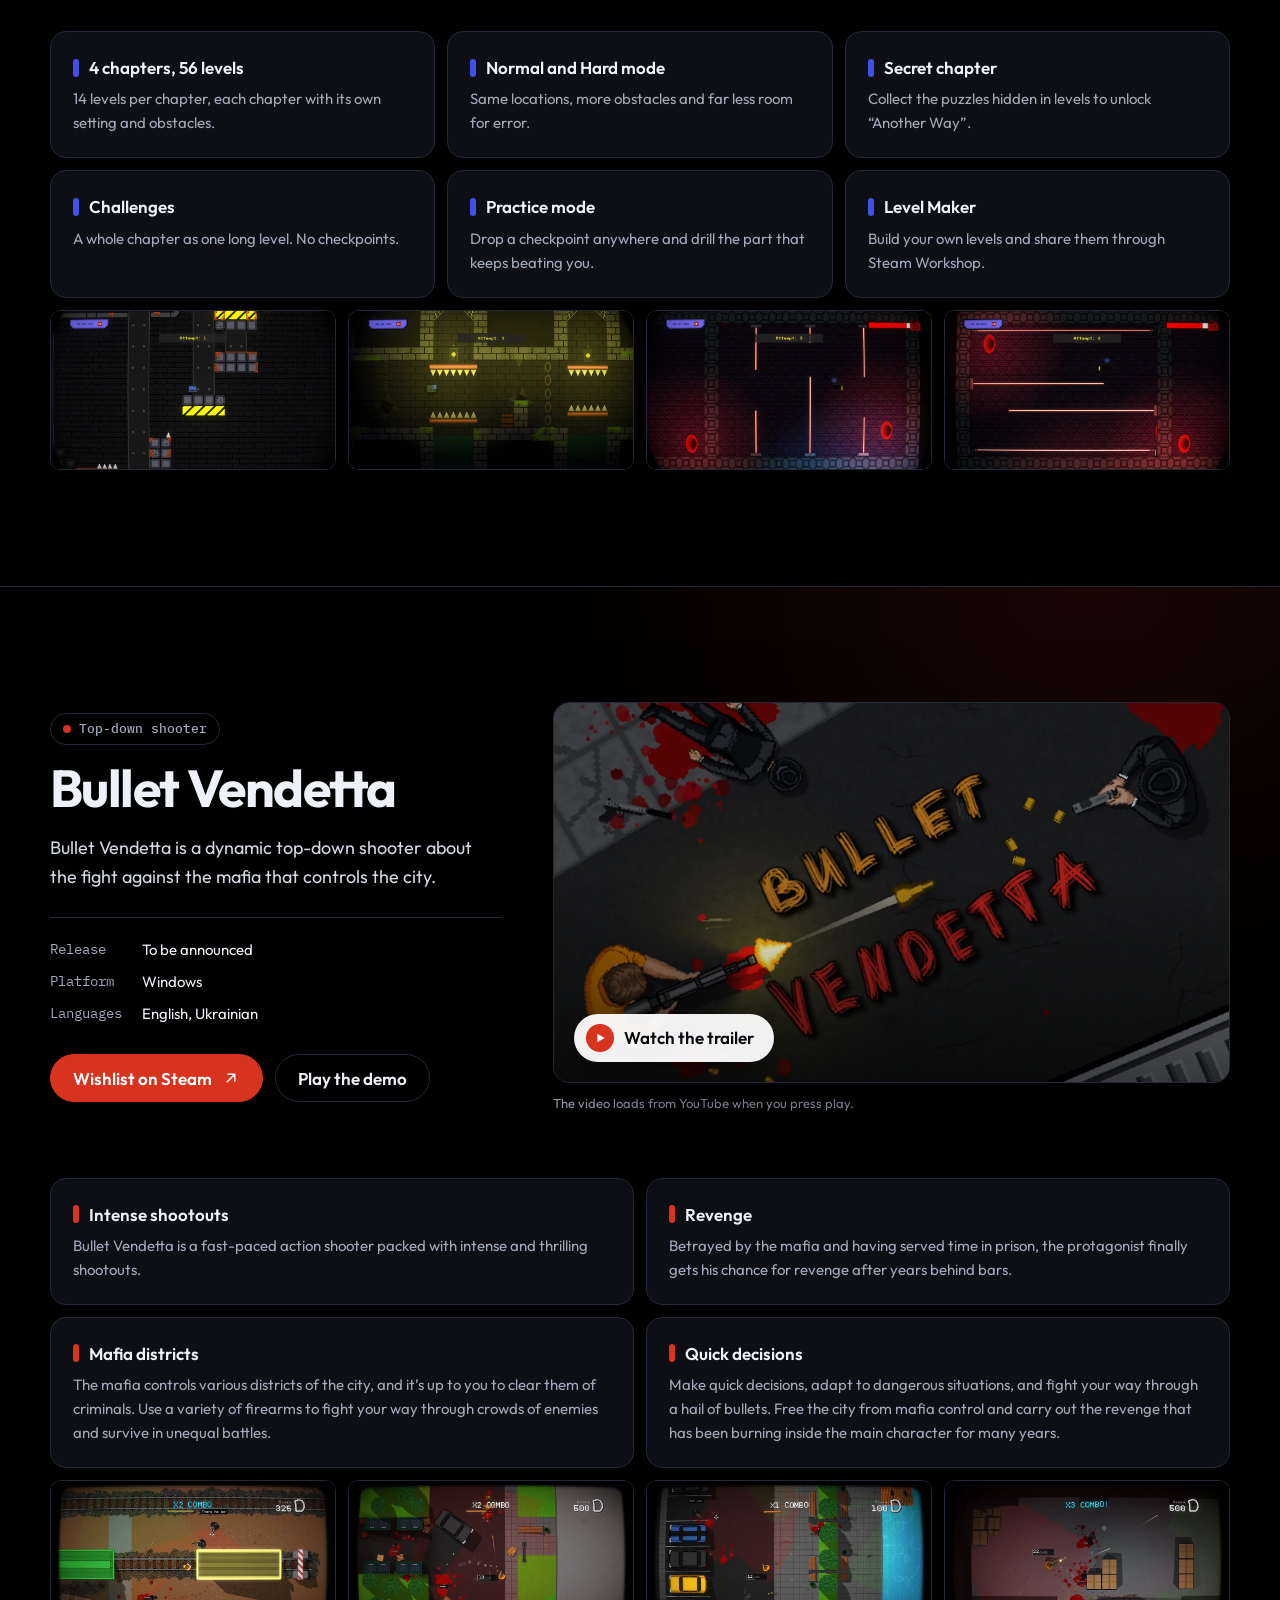
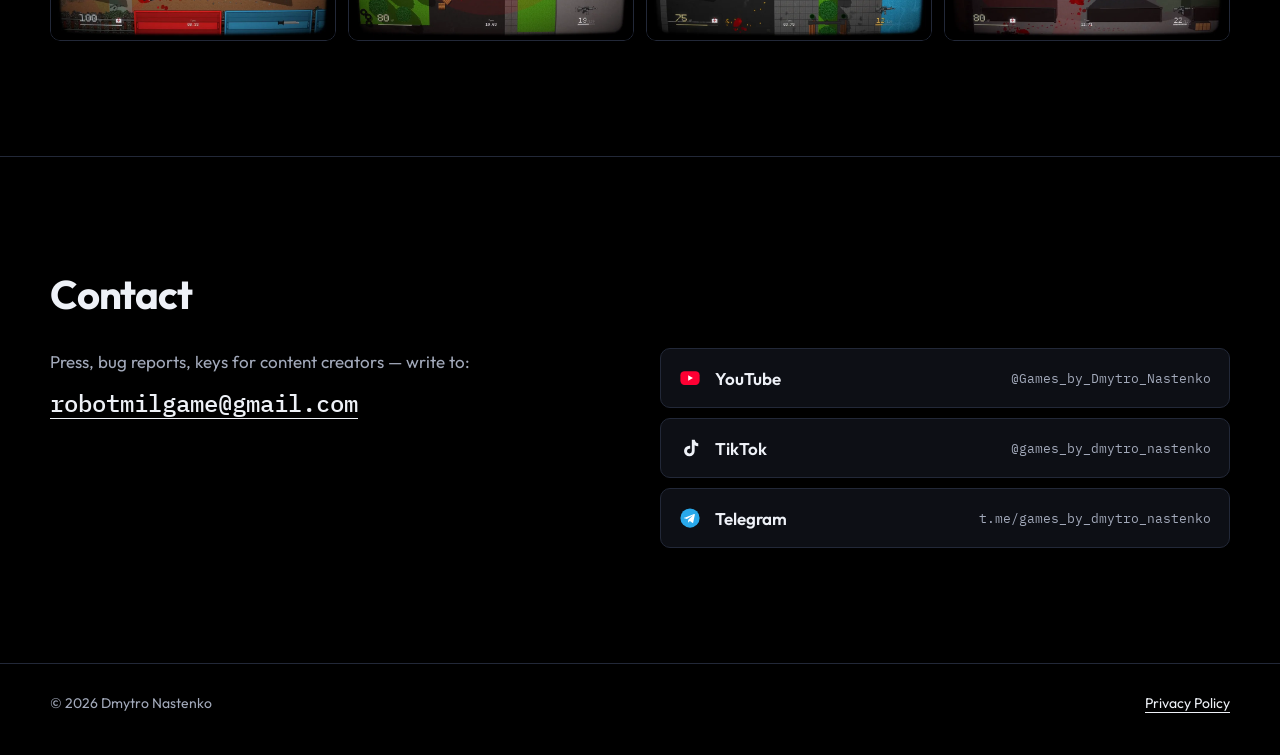
==== commit d446edcf: "Use the Steam store texts for Bullet Vendetta The lede is the Steam short description and the featur" ====
--- a/index.html
+++ b/index.html
@@ -16,7 +16,7 @@
   <link rel="preconnect" href="https://fonts.googleapis.com">
   <link rel="preconnect" href="https://fonts.gstatic.com" crossorigin>
   <link rel="stylesheet" href="https://fonts.googleapis.com/css2?family=IBM+Plex+Mono:wght@400;500&family=Manrope:wght@400;500;600;700&family=Outfit:wght@400;500;600;700&display=swap">
-  <link rel="stylesheet" href="assets/css/site.css?v=5b7ae11e">
+  <link rel="stylesheet" href="assets/css/site.css?v=ce4e3ff4">
   <link rel="preload" as="image" href="assets/intro/000.webp">
   <script>
     document.documentElement.classList.add("js");
@@ -34,7 +34,7 @@
       }
     })();
   </script>
-  <script src="assets/js/i18n.js?v=28f1ad7f" defer></script>
+  <script src="assets/js/i18n.js?v=b3367caa" defer></script>
   <script src="assets/js/intro.js?v=69bf8e77" defer></script>
   <script src="assets/js/media.js?v=80236503" defer></script>
 </head>
@@ -178,7 +178,7 @@
           <div class="game__info">
             <p class="tag" data-i18n="bv.tag">Top-down shooter</p>
             <h2 id="bv-title">Bullet Vendetta</h2>
-            <p class="game__lede" data-i18n="bv.lede">A fast top-down shooter about the fight against the mafia that runs the city. Out of prison and out for revenge, you clear district after district — always outnumbered, never with time to think.</p>
+            <p class="game__lede" data-i18n="bv.lede">Bullet Vendetta is a dynamic top-down shooter about the fight against the mafia that controls the city.</p>
 
             <dl class="facts">
               <dt data-i18n="facts.release">Release</dt><dd data-i18n="bv.date">To be announced</dd>
@@ -198,10 +198,11 @@
           </div>
         </div>
 
-        <ul class="features">
-          <li><h3 data-i18n="bv.f1.t">Fast shootouts</h3><p data-i18n="bv.f1.d">Rooms full of enemies, decided in seconds.</p></li>
-          <li><h3 data-i18n="bv.f2.t">An arsenal to match</h3><p data-i18n="bv.f2.d">A range of firearms for cutting through large groups.</p></li>
-          <li><h3 data-i18n="bv.f3.t">A revenge story</h3><p data-i18n="bv.f3.d">Take back the city one mafia-controlled district at a time.</p></li>
+        <ul class="features features--2">
+          <li><h3 data-i18n="bv.f1.t">Intense shootouts</h3><p data-i18n="bv.f1.d">Bullet Vendetta is a fast-paced action shooter packed with intense and thrilling shootouts.</p></li>
+          <li><h3 data-i18n="bv.f2.t">Revenge</h3><p data-i18n="bv.f2.d">Betrayed by the mafia and having served time in prison, the protagonist finally gets his chance for revenge after years behind bars.</p></li>
+          <li><h3 data-i18n="bv.f3.t">Mafia districts</h3><p data-i18n="bv.f3.d">The mafia controls various districts of the city, and it’s up to you to clear them of criminals. Use a variety of firearms to fight your way through crowds of enemies and survive in unequal battles.</p></li>
+          <li><h3 data-i18n="bv.f4.t">Quick decisions</h3><p data-i18n="bv.f4.d">Make quick decisions, adapt to dangerous situations, and fight your way through a hail of bullets. Free the city from mafia control and carry out the revenge that has been burning inside the main character for many years.</p></li>
         </ul>
 
         <ul class="shots" data-i18n-attr="aria-label:bv.shots" aria-label="Bullet Vendetta screenshots, open to view full size">
--- a/assets/css/site.css
+++ b/assets/css/site.css
@@ -592,6 +592,10 @@
   list-style: none;
 }
 
+.features--2 {
+  grid-template-columns: repeat(2, minmax(0, 1fr));
+}
+
 .features li {
   padding: 22px;
   border: 1px solid var(--line);
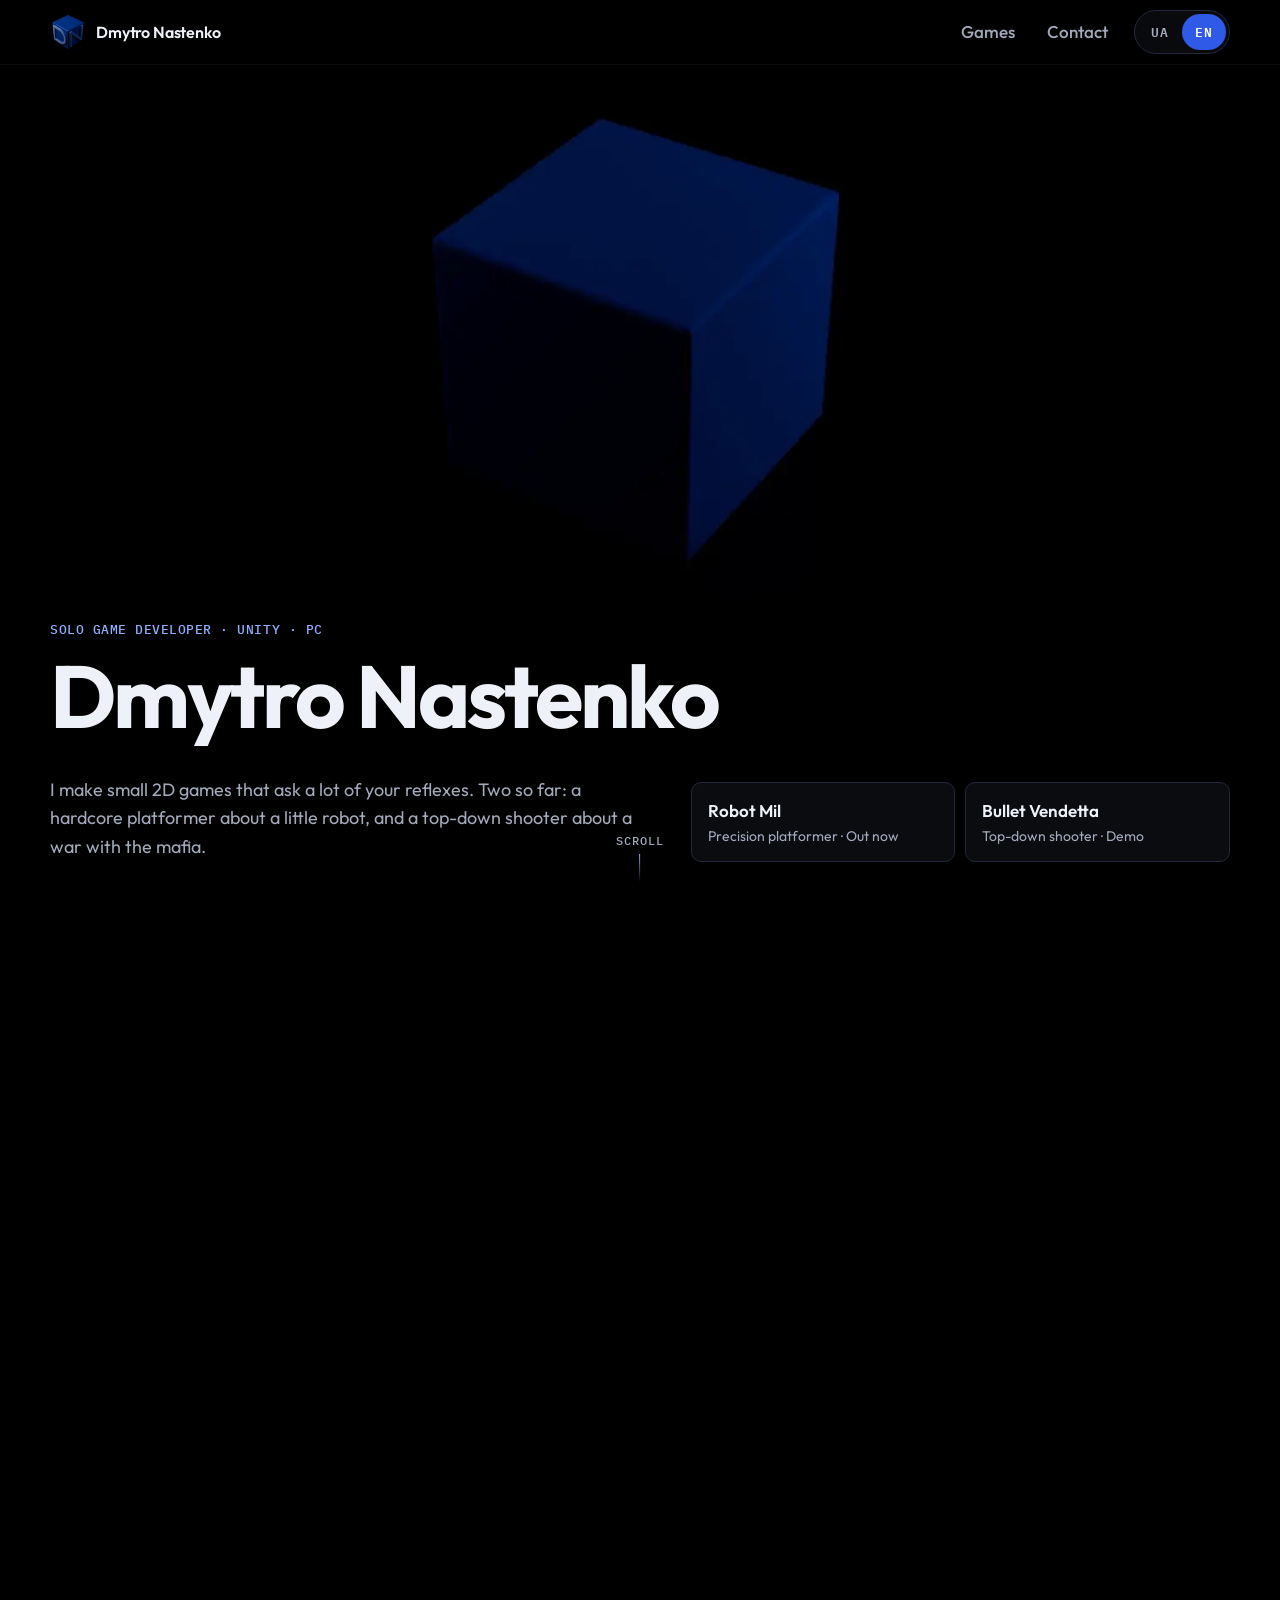
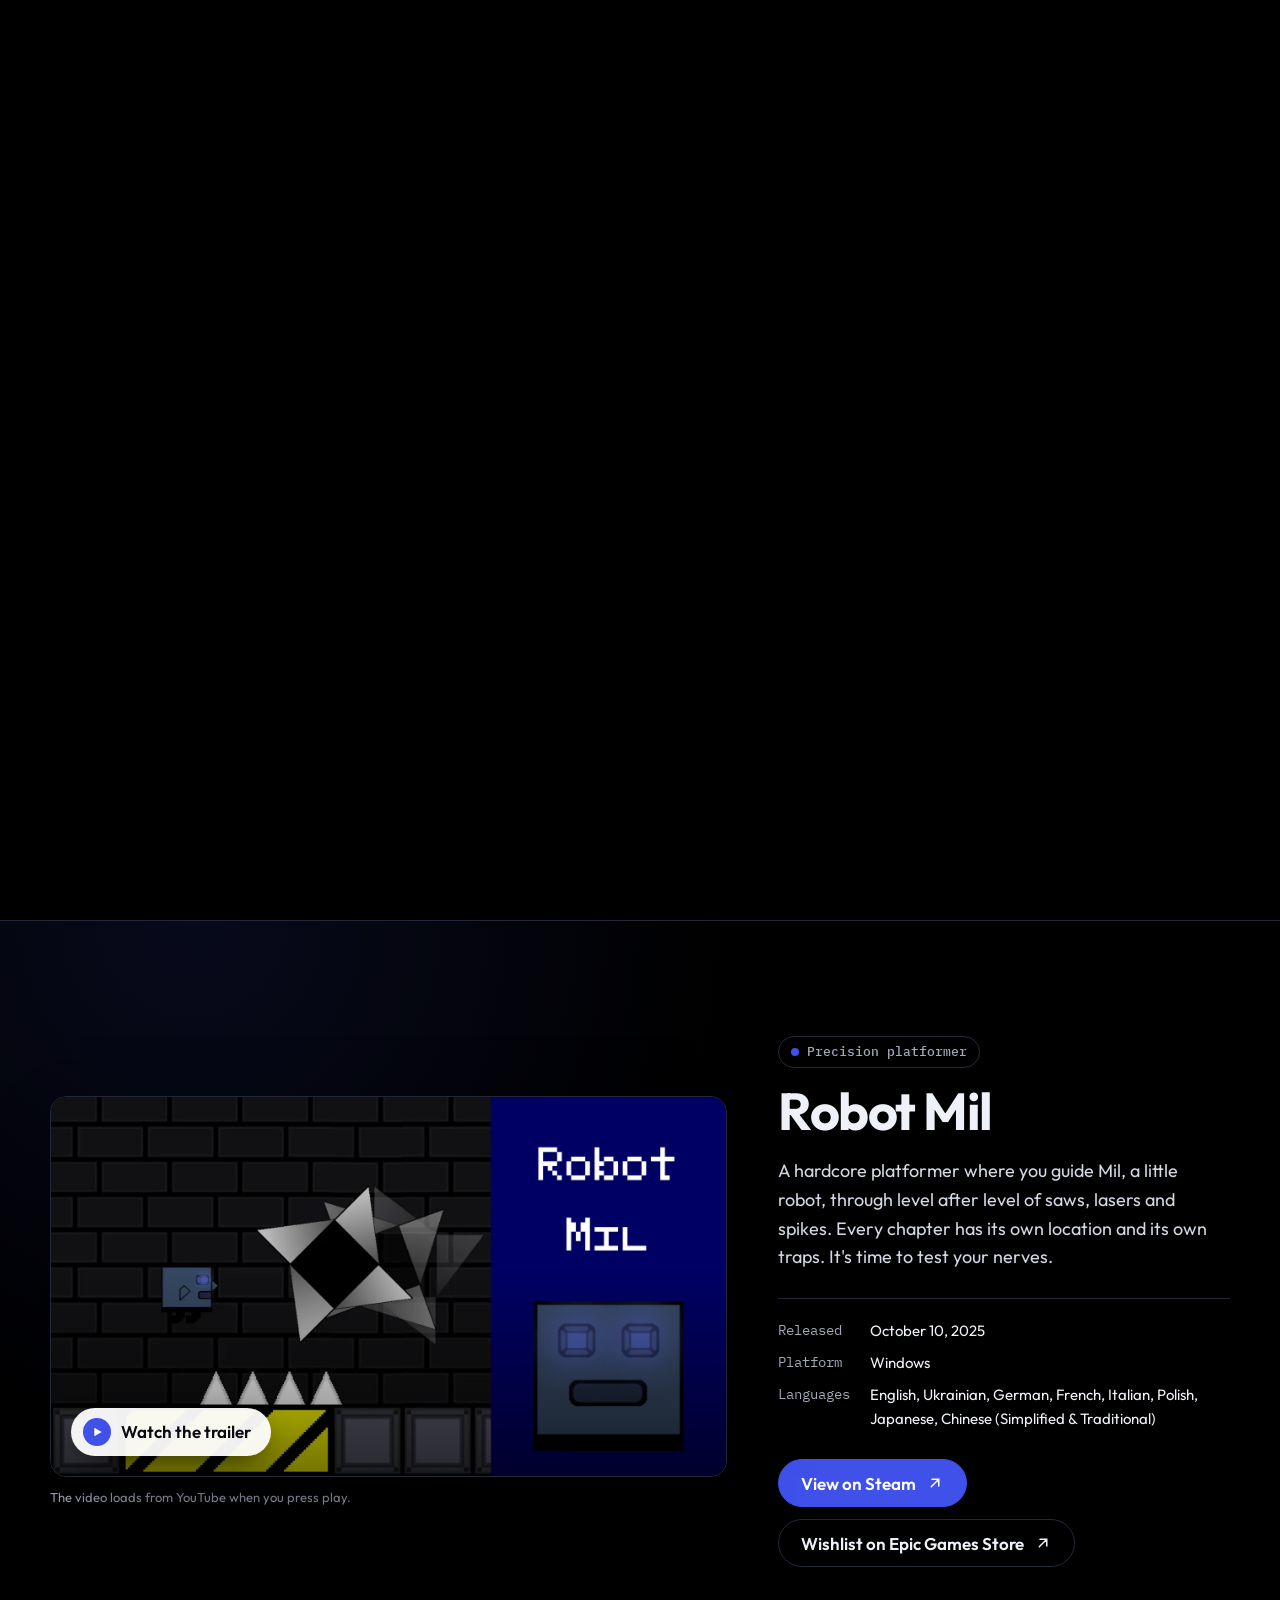
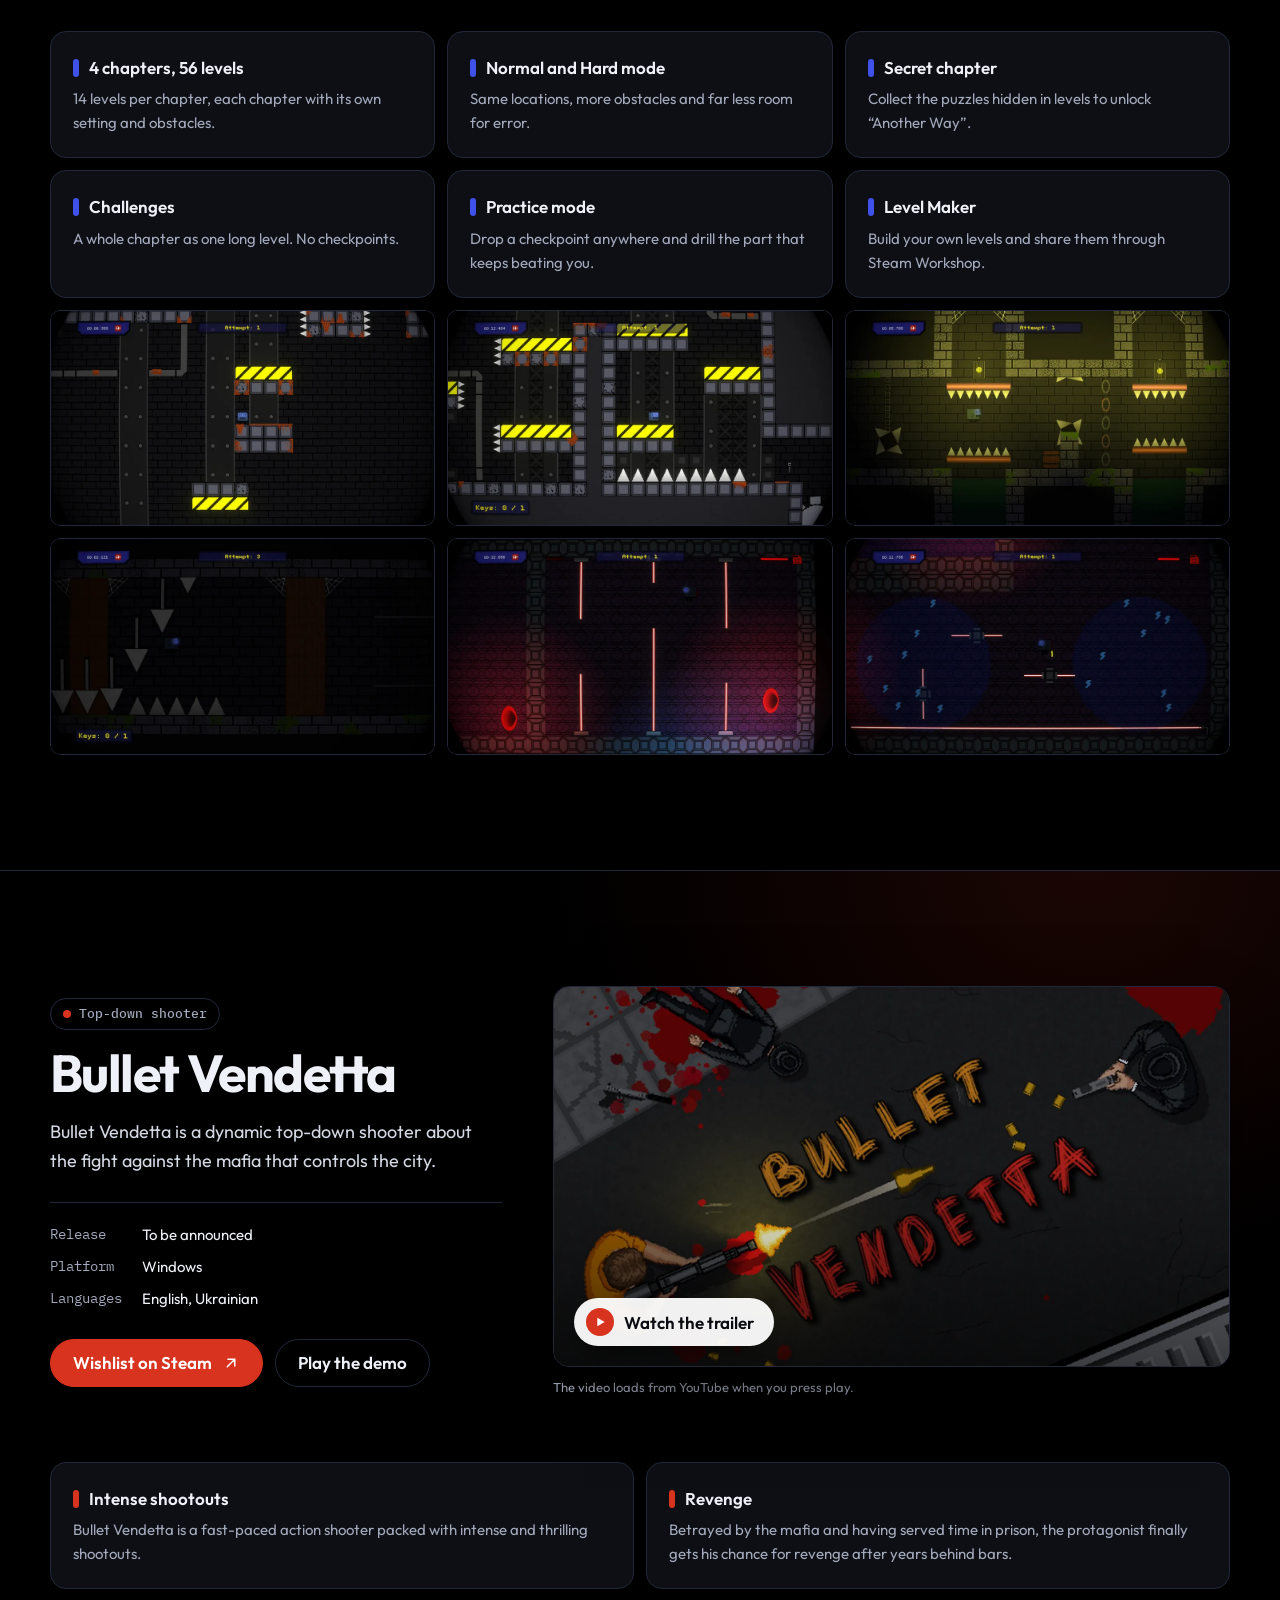
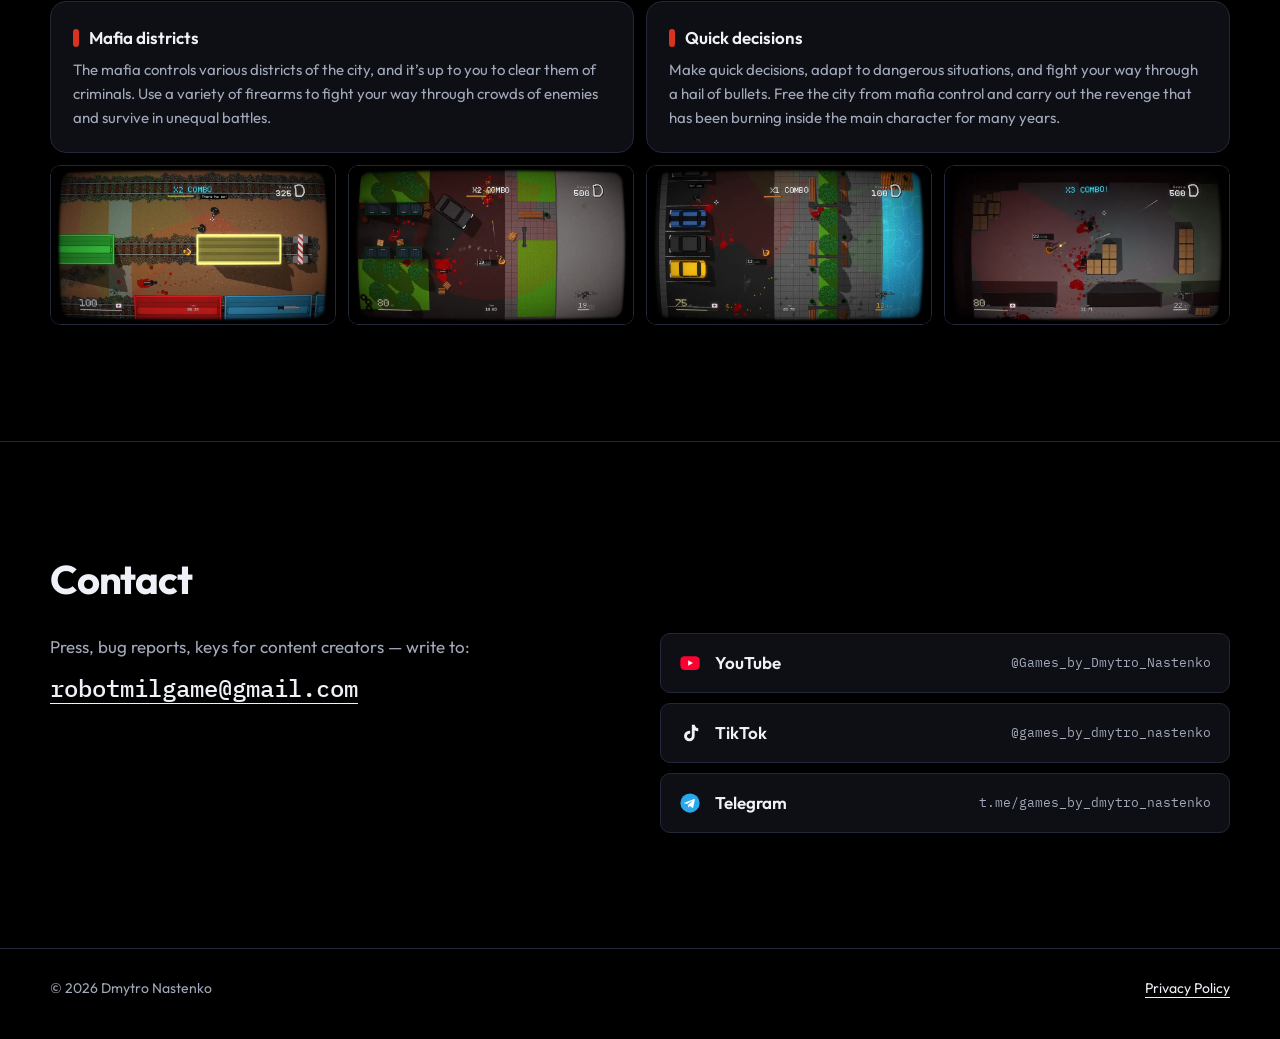
==== commit eee76cfc: "Replace Robot Mil screenshots with the v2.0 set Six current screenshots in a 3x2 grid, with full-siz" ====
--- a/index.html
+++ b/index.html
@@ -16,7 +16,7 @@
   <link rel="preconnect" href="https://fonts.googleapis.com">
   <link rel="preconnect" href="https://fonts.gstatic.com" crossorigin>
   <link rel="stylesheet" href="https://fonts.googleapis.com/css2?family=IBM+Plex+Mono:wght@400;500&family=Manrope:wght@400;500;600;700&family=Outfit:wght@400;500;600;700&display=swap">
-  <link rel="stylesheet" href="assets/css/site.css?v=ce4e3ff4">
+  <link rel="stylesheet" href="assets/css/site.css?v=4cdfe300">
   <link rel="preload" as="image" href="assets/intro/000.webp">
   <script>
     document.documentElement.classList.add("js");
@@ -34,7 +34,7 @@
       }
     })();
   </script>
-  <script src="assets/js/i18n.js?v=b3367caa" defer></script>
+  <script src="assets/js/i18n.js?v=f242259e" defer></script>
   <script src="assets/js/intro.js?v=69bf8e77" defer></script>
   <script src="assets/js/media.js?v=80236503" defer></script>
 </head>
@@ -148,11 +148,13 @@
           <li><h3 data-i18n="rm.f6.t">Level Maker</h3><p data-i18n="rm.f6.d">Build your own levels and share them through Steam Workshop.</p></li>
         </ul>
 
-        <ul class="shots" data-i18n-attr="aria-label:rm.shots" aria-label="Robot Mil screenshots, open to view full size">
-          <li><a class="shot" href="assets/img/robotmil-shot-1-full.webp" data-gallery="robot-mil"><img src="assets/img/robotmil-shot-1.webp" width="960" height="535" loading="lazy" data-i18n-attr="alt:rm.s1" alt="Dark industrial level with spiked blocks and hazard-striped platforms"></a></li>
-          <li><a class="shot" href="assets/img/robotmil-shot-2-full.webp" data-gallery="robot-mil"><img src="assets/img/robotmil-shot-2.webp" width="960" height="536" loading="lazy" data-i18n-attr="alt:rm.s2" alt="Mossy dungeon level lit by lamps, with rows of spikes"></a></li>
-          <li><a class="shot" href="assets/img/robotmil-shot-3-full.webp" data-gallery="robot-mil"><img src="assets/img/robotmil-shot-3.webp" width="960" height="534" loading="lazy" data-i18n-attr="alt:rm.s3" alt="Red laser chapter with vertical laser beams"></a></li>
-          <li><a class="shot" href="assets/img/robotmil-shot-4-full.webp" data-gallery="robot-mil"><img src="assets/img/robotmil-shot-4.webp" width="960" height="535" loading="lazy" data-i18n-attr="alt:rm.s4" alt="Red laser chapter with horizontal laser beams"></a></li>
+        <ul class="shots shots--3" data-i18n-attr="aria-label:rm.shots" aria-label="Robot Mil screenshots, open to view full size">
+          <li><a class="shot" href="assets/img/robotmil-shot-1-full.webp" data-gallery="robot-mil"><img src="assets/img/robotmil-shot-1.webp" width="960" height="540" loading="lazy" data-i18n-attr="alt:rm.s1" alt="Industrial level with hazard-striped platforms and spiked blocks"></a></li>
+          <li><a class="shot" href="assets/img/robotmil-shot-2-full.webp" data-gallery="robot-mil"><img src="assets/img/robotmil-shot-2.webp" width="960" height="540" loading="lazy" data-i18n-attr="alt:rm.s2" alt="Factory level with spiked walls, a row of spikes and a key to collect"></a></li>
+          <li><a class="shot" href="assets/img/robotmil-shot-3-full.webp" data-gallery="robot-mil"><img src="assets/img/robotmil-shot-3.webp" width="960" height="540" loading="lazy" data-i18n-attr="alt:rm.s3" alt="Mossy dungeon level lit by lamps, with rows of spikes and spinning blades"></a></li>
+          <li><a class="shot" href="assets/img/robotmil-shot-4-full.webp" data-gallery="robot-mil"><img src="assets/img/robotmil-shot-4.webp" width="960" height="540" loading="lazy" data-i18n-attr="alt:rm.s4" alt="Dark dungeon with falling spikes and a key to collect"></a></li>
+          <li><a class="shot" href="assets/img/robotmil-shot-5-full.webp" data-gallery="robot-mil"><img src="assets/img/robotmil-shot-5.webp" width="960" height="540" loading="lazy" data-i18n-attr="alt:rm.s5" alt="Red laser chapter with vertical laser beams"></a></li>
+          <li><a class="shot" href="assets/img/robotmil-shot-6-full.webp" data-gallery="robot-mil"><img src="assets/img/robotmil-shot-6.webp" width="960" height="540" loading="lazy" data-i18n-attr="alt:rm.s6" alt="Laser chapter with moving laser emitters and electric fields"></a></li>
         </ul>
       </div>
     </section>
--- a/assets/css/site.css
+++ b/assets/css/site.css
@@ -636,6 +636,10 @@
   list-style: none;
 }
 
+.shots--3 {
+  grid-template-columns: repeat(3, minmax(0, 1fr));
+}
+
 .shots img {
   width: 100%;
   aspect-ratio: 16 / 9;
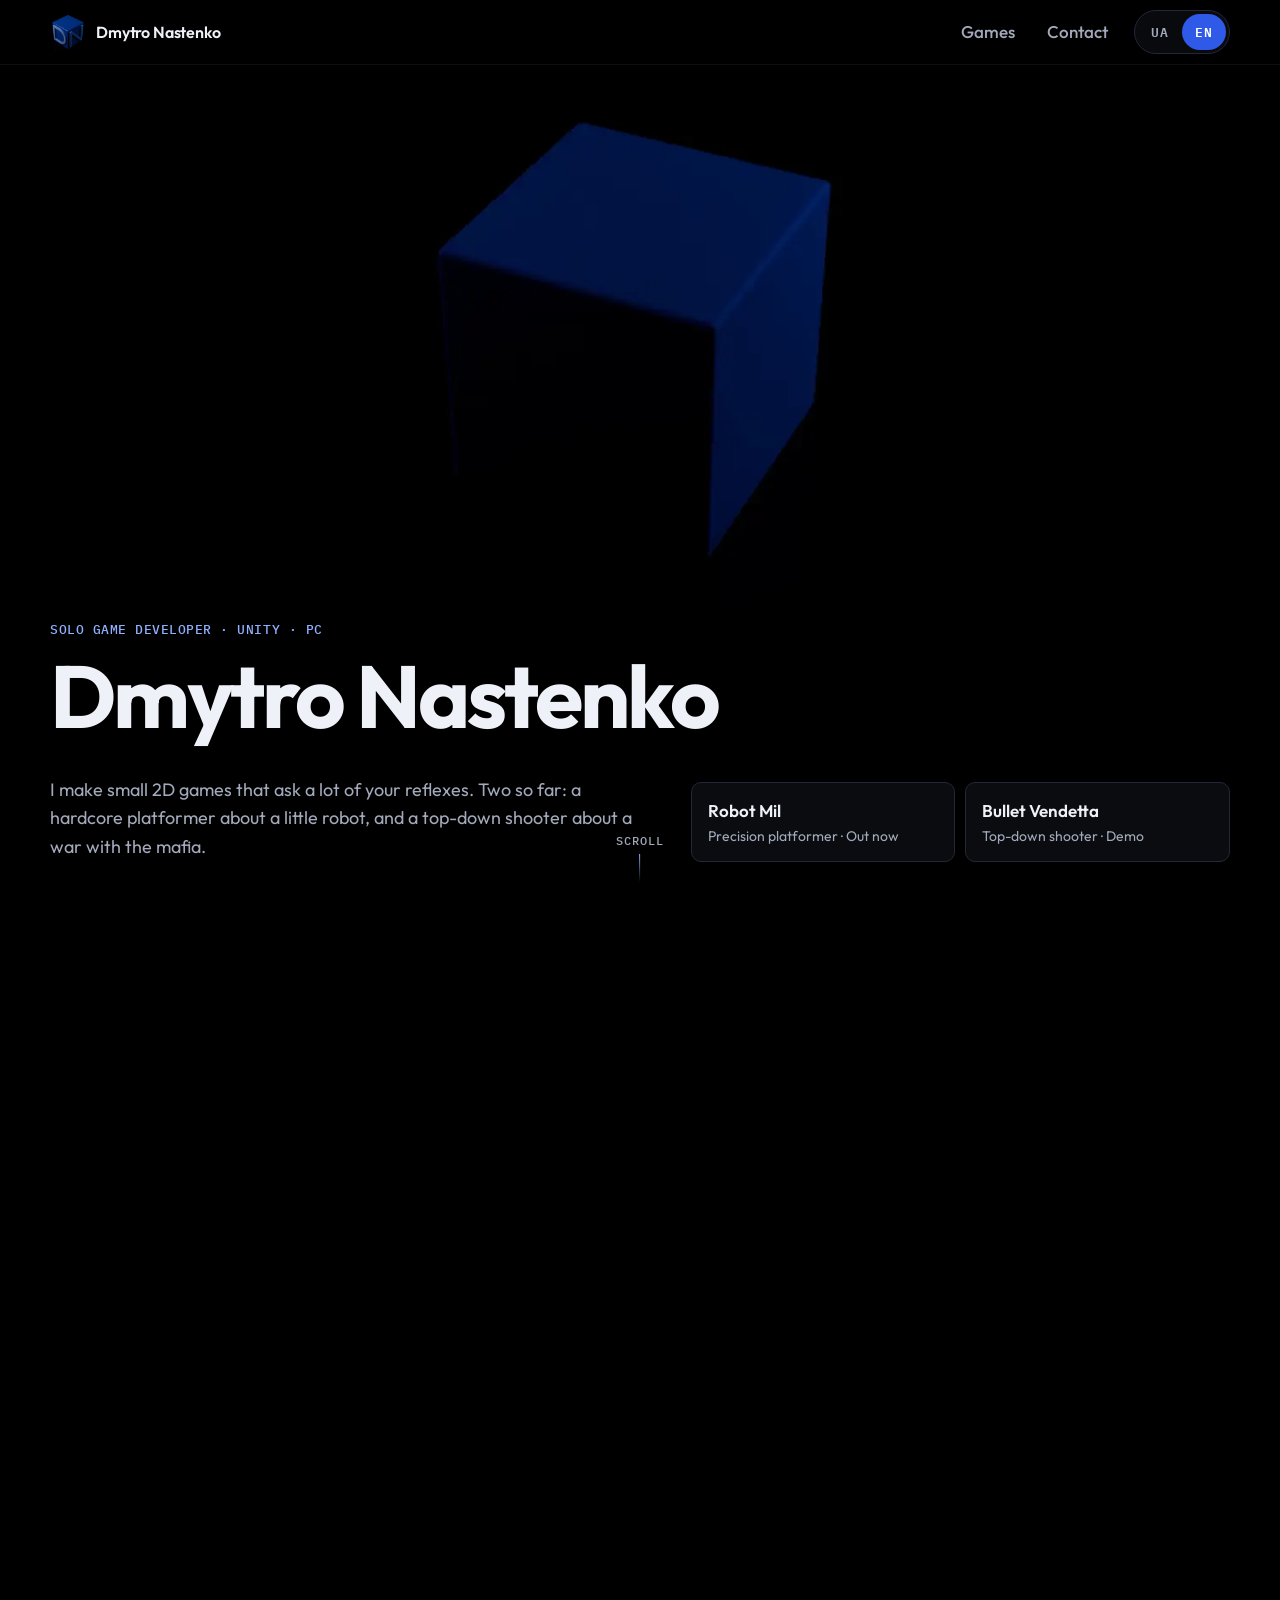
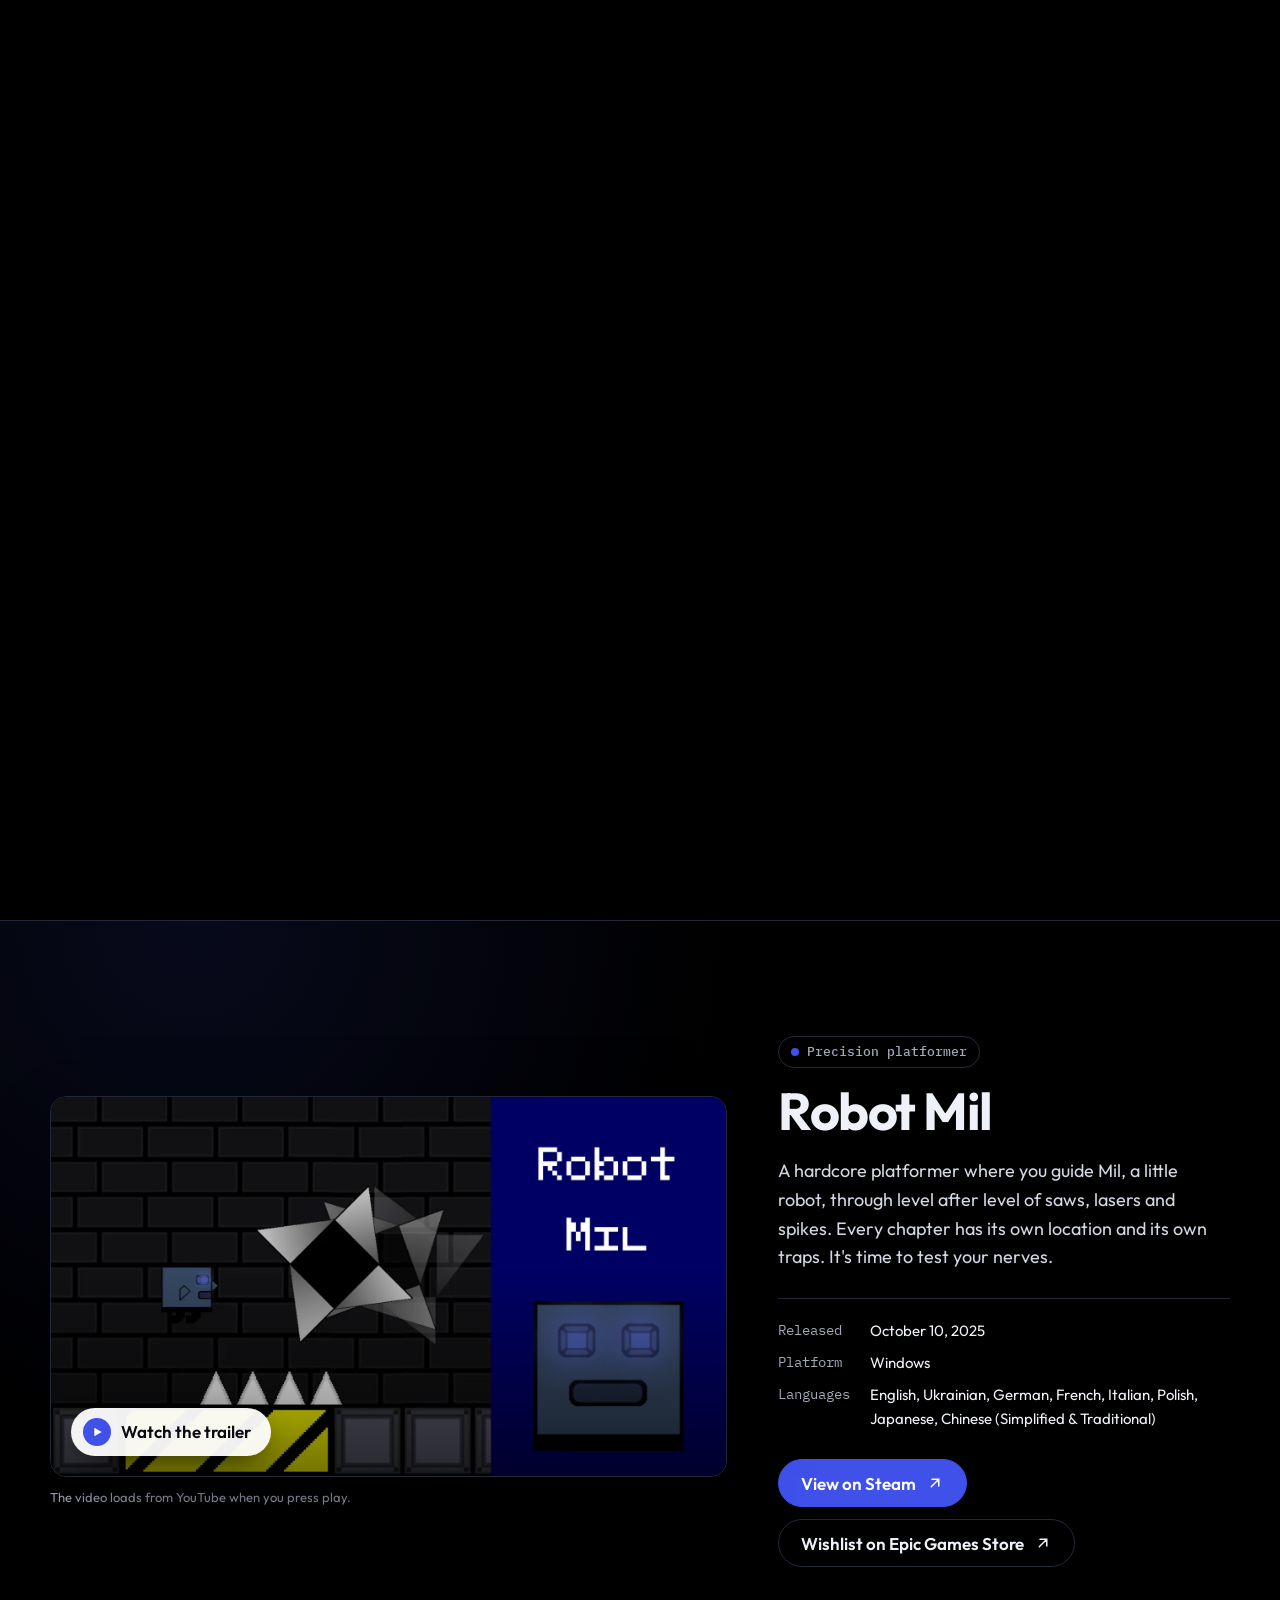
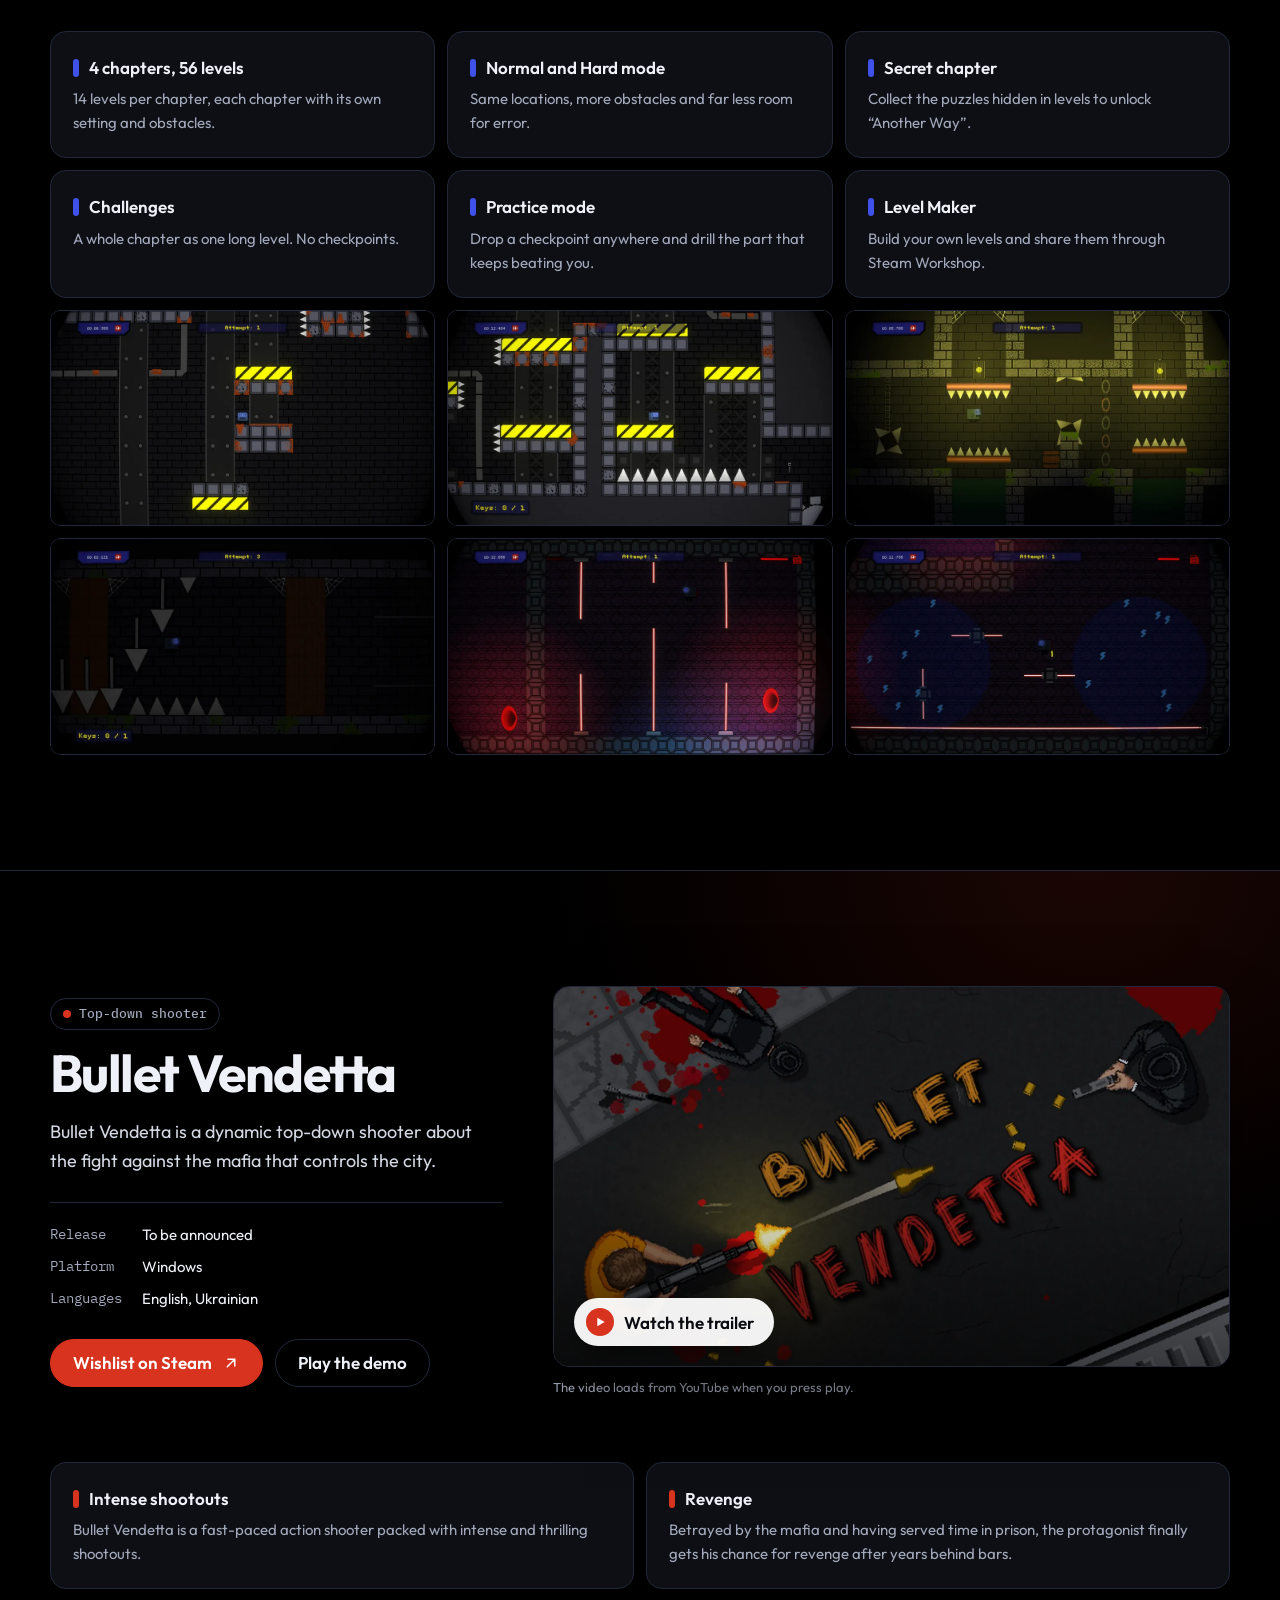
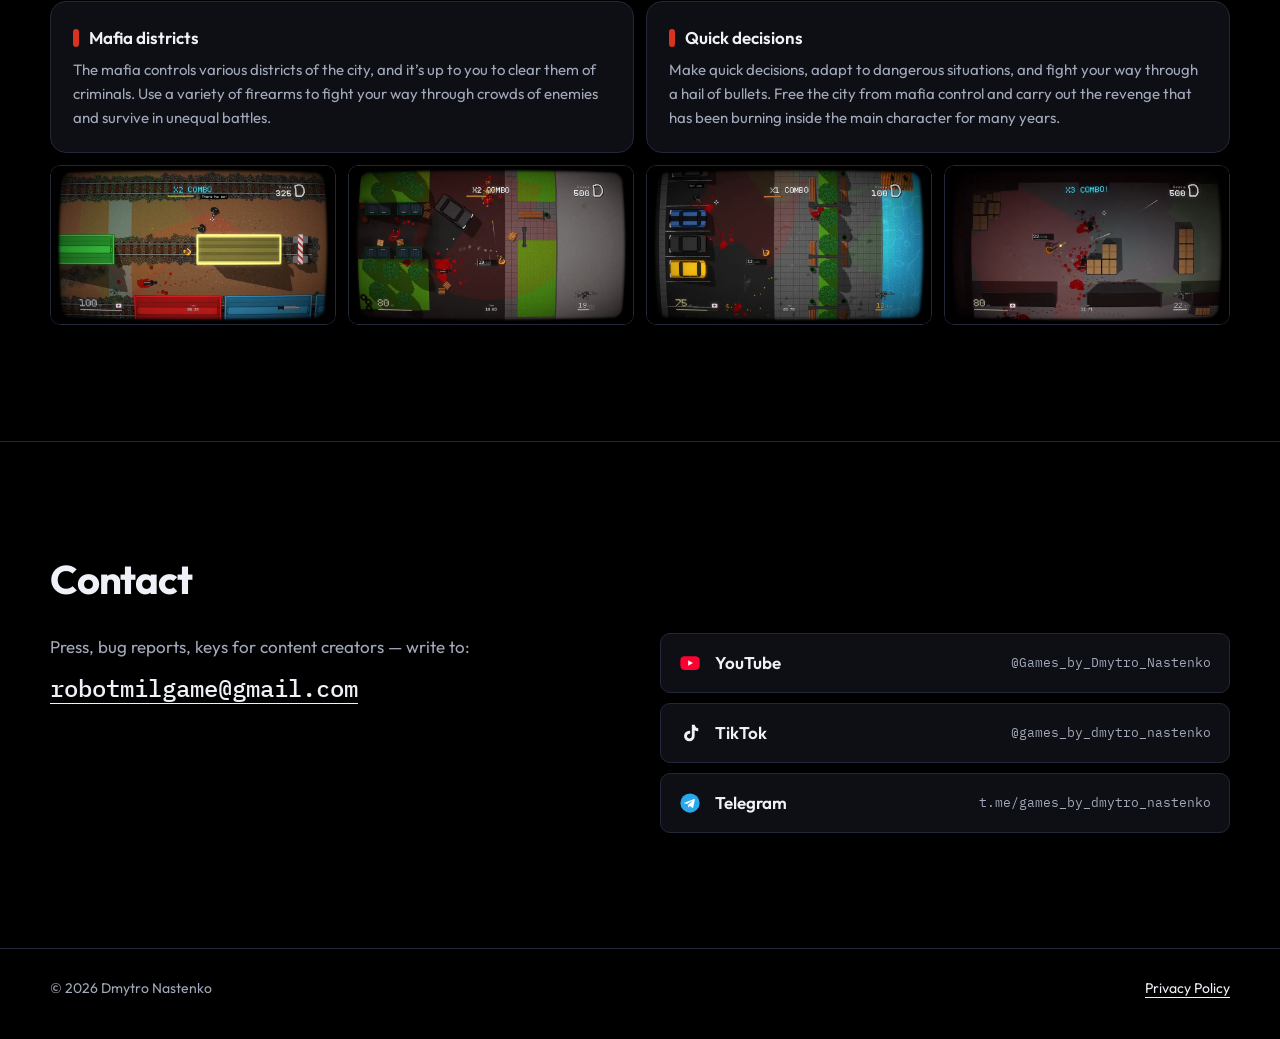
==== commit 08d56df0: "Rename Robot Mil screenshots so browsers drop the cached old ones The new images reused the old file" ====
--- a/index.html
+++ b/index.html
@@ -149,12 +149,12 @@
         </ul>
 
         <ul class="shots shots--3" data-i18n-attr="aria-label:rm.shots" aria-label="Robot Mil screenshots, open to view full size">
-          <li><a class="shot" href="assets/img/robotmil-shot-1-full.webp" data-gallery="robot-mil"><img src="assets/img/robotmil-shot-1.webp" width="960" height="540" loading="lazy" data-i18n-attr="alt:rm.s1" alt="Industrial level with hazard-striped platforms and spiked blocks"></a></li>
-          <li><a class="shot" href="assets/img/robotmil-shot-2-full.webp" data-gallery="robot-mil"><img src="assets/img/robotmil-shot-2.webp" width="960" height="540" loading="lazy" data-i18n-attr="alt:rm.s2" alt="Factory level with spiked walls, a row of spikes and a key to collect"></a></li>
-          <li><a class="shot" href="assets/img/robotmil-shot-3-full.webp" data-gallery="robot-mil"><img src="assets/img/robotmil-shot-3.webp" width="960" height="540" loading="lazy" data-i18n-attr="alt:rm.s3" alt="Mossy dungeon level lit by lamps, with rows of spikes and spinning blades"></a></li>
-          <li><a class="shot" href="assets/img/robotmil-shot-4-full.webp" data-gallery="robot-mil"><img src="assets/img/robotmil-shot-4.webp" width="960" height="540" loading="lazy" data-i18n-attr="alt:rm.s4" alt="Dark dungeon with falling spikes and a key to collect"></a></li>
-          <li><a class="shot" href="assets/img/robotmil-shot-5-full.webp" data-gallery="robot-mil"><img src="assets/img/robotmil-shot-5.webp" width="960" height="540" loading="lazy" data-i18n-attr="alt:rm.s5" alt="Red laser chapter with vertical laser beams"></a></li>
-          <li><a class="shot" href="assets/img/robotmil-shot-6-full.webp" data-gallery="robot-mil"><img src="assets/img/robotmil-shot-6.webp" width="960" height="540" loading="lazy" data-i18n-attr="alt:rm.s6" alt="Laser chapter with moving laser emitters and electric fields"></a></li>
+          <li><a class="shot" href="assets/img/robotmil-v2-shot-1-full.webp" data-gallery="robot-mil"><img src="assets/img/robotmil-v2-shot-1.webp" width="960" height="540" loading="lazy" data-i18n-attr="alt:rm.s1" alt="Industrial level with hazard-striped platforms and spiked blocks"></a></li>
+          <li><a class="shot" href="assets/img/robotmil-v2-shot-2-full.webp" data-gallery="robot-mil"><img src="assets/img/robotmil-v2-shot-2.webp" width="960" height="540" loading="lazy" data-i18n-attr="alt:rm.s2" alt="Factory level with spiked walls, a row of spikes and a key to collect"></a></li>
+          <li><a class="shot" href="assets/img/robotmil-v2-shot-3-full.webp" data-gallery="robot-mil"><img src="assets/img/robotmil-v2-shot-3.webp" width="960" height="540" loading="lazy" data-i18n-attr="alt:rm.s3" alt="Mossy dungeon level lit by lamps, with rows of spikes and spinning blades"></a></li>
+          <li><a class="shot" href="assets/img/robotmil-v2-shot-4-full.webp" data-gallery="robot-mil"><img src="assets/img/robotmil-v2-shot-4.webp" width="960" height="540" loading="lazy" data-i18n-attr="alt:rm.s4" alt="Dark dungeon with falling spikes and a key to collect"></a></li>
+          <li><a class="shot" href="assets/img/robotmil-v2-shot-5-full.webp" data-gallery="robot-mil"><img src="assets/img/robotmil-v2-shot-5.webp" width="960" height="540" loading="lazy" data-i18n-attr="alt:rm.s5" alt="Red laser chapter with vertical laser beams"></a></li>
+          <li><a class="shot" href="assets/img/robotmil-v2-shot-6-full.webp" data-gallery="robot-mil"><img src="assets/img/robotmil-v2-shot-6.webp" width="960" height="540" loading="lazy" data-i18n-attr="alt:rm.s6" alt="Laser chapter with moving laser emitters and electric fields"></a></li>
         </ul>
       </div>
     </section>
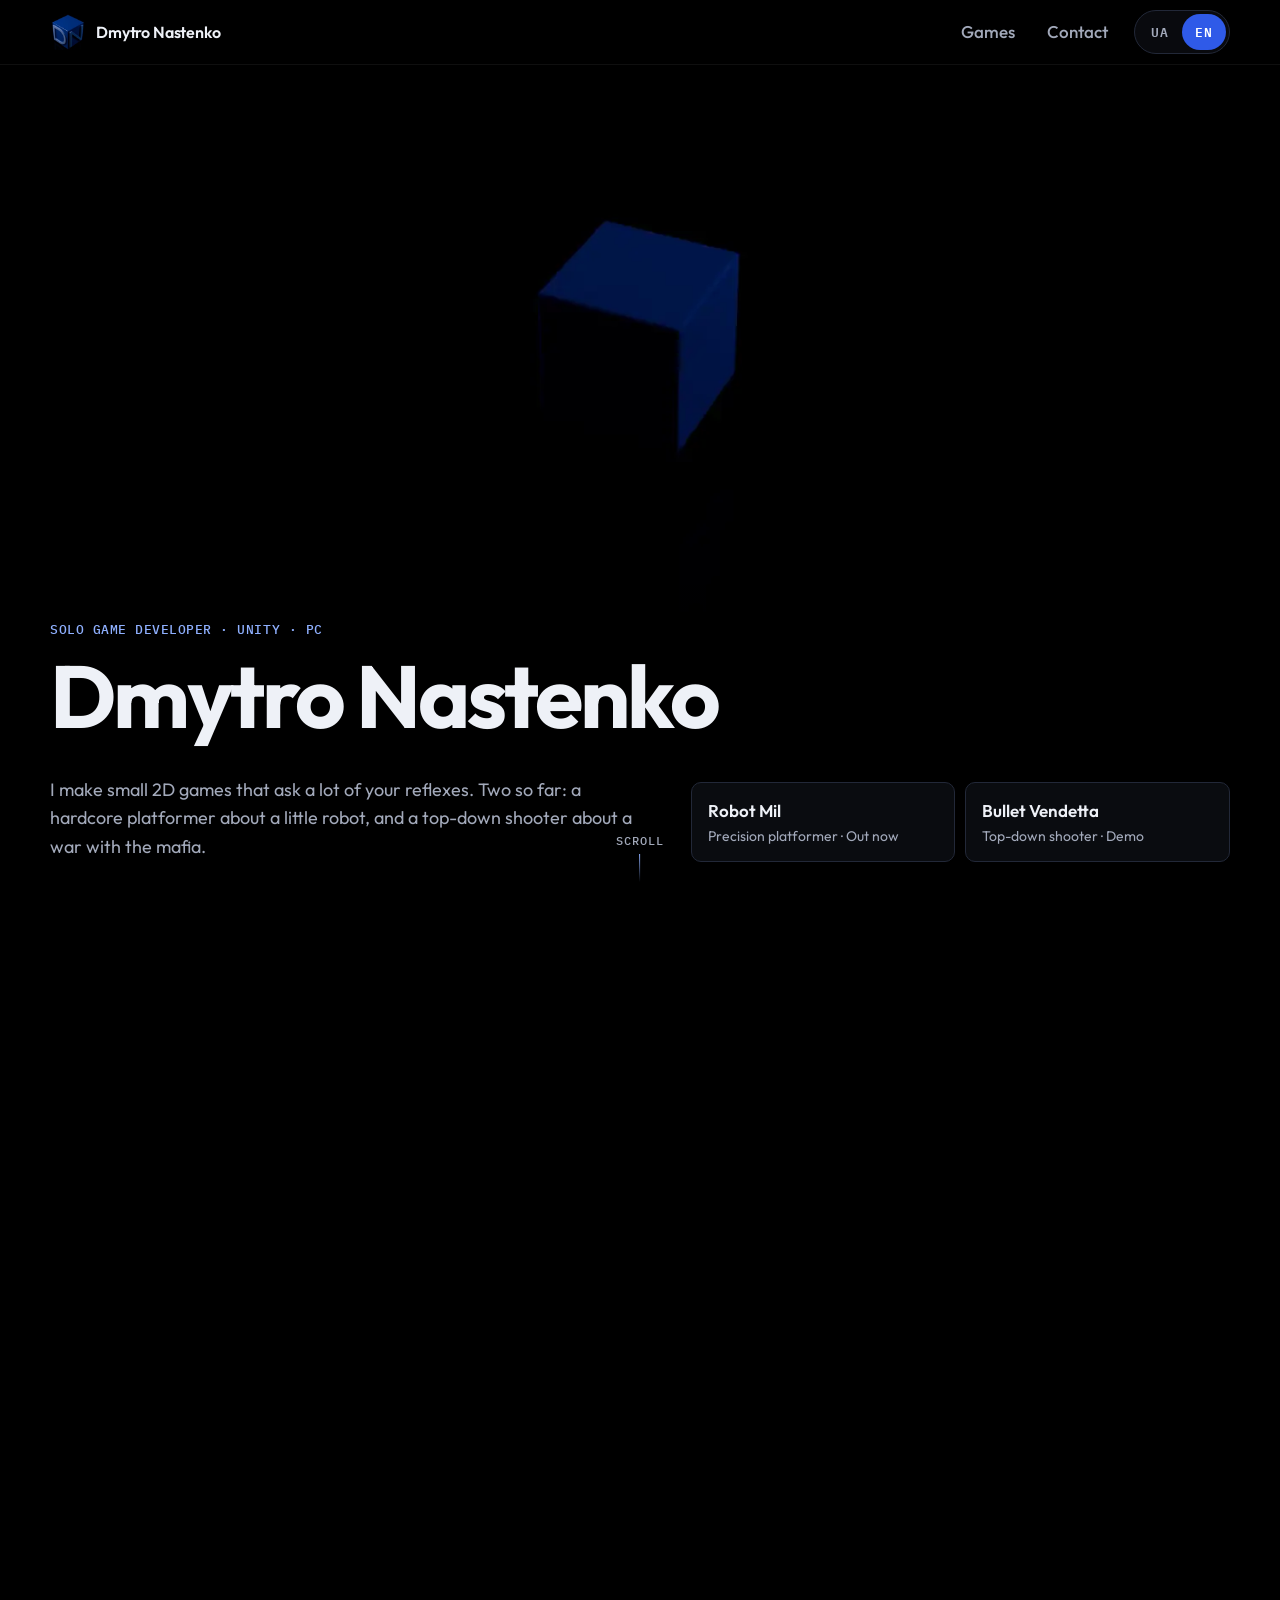
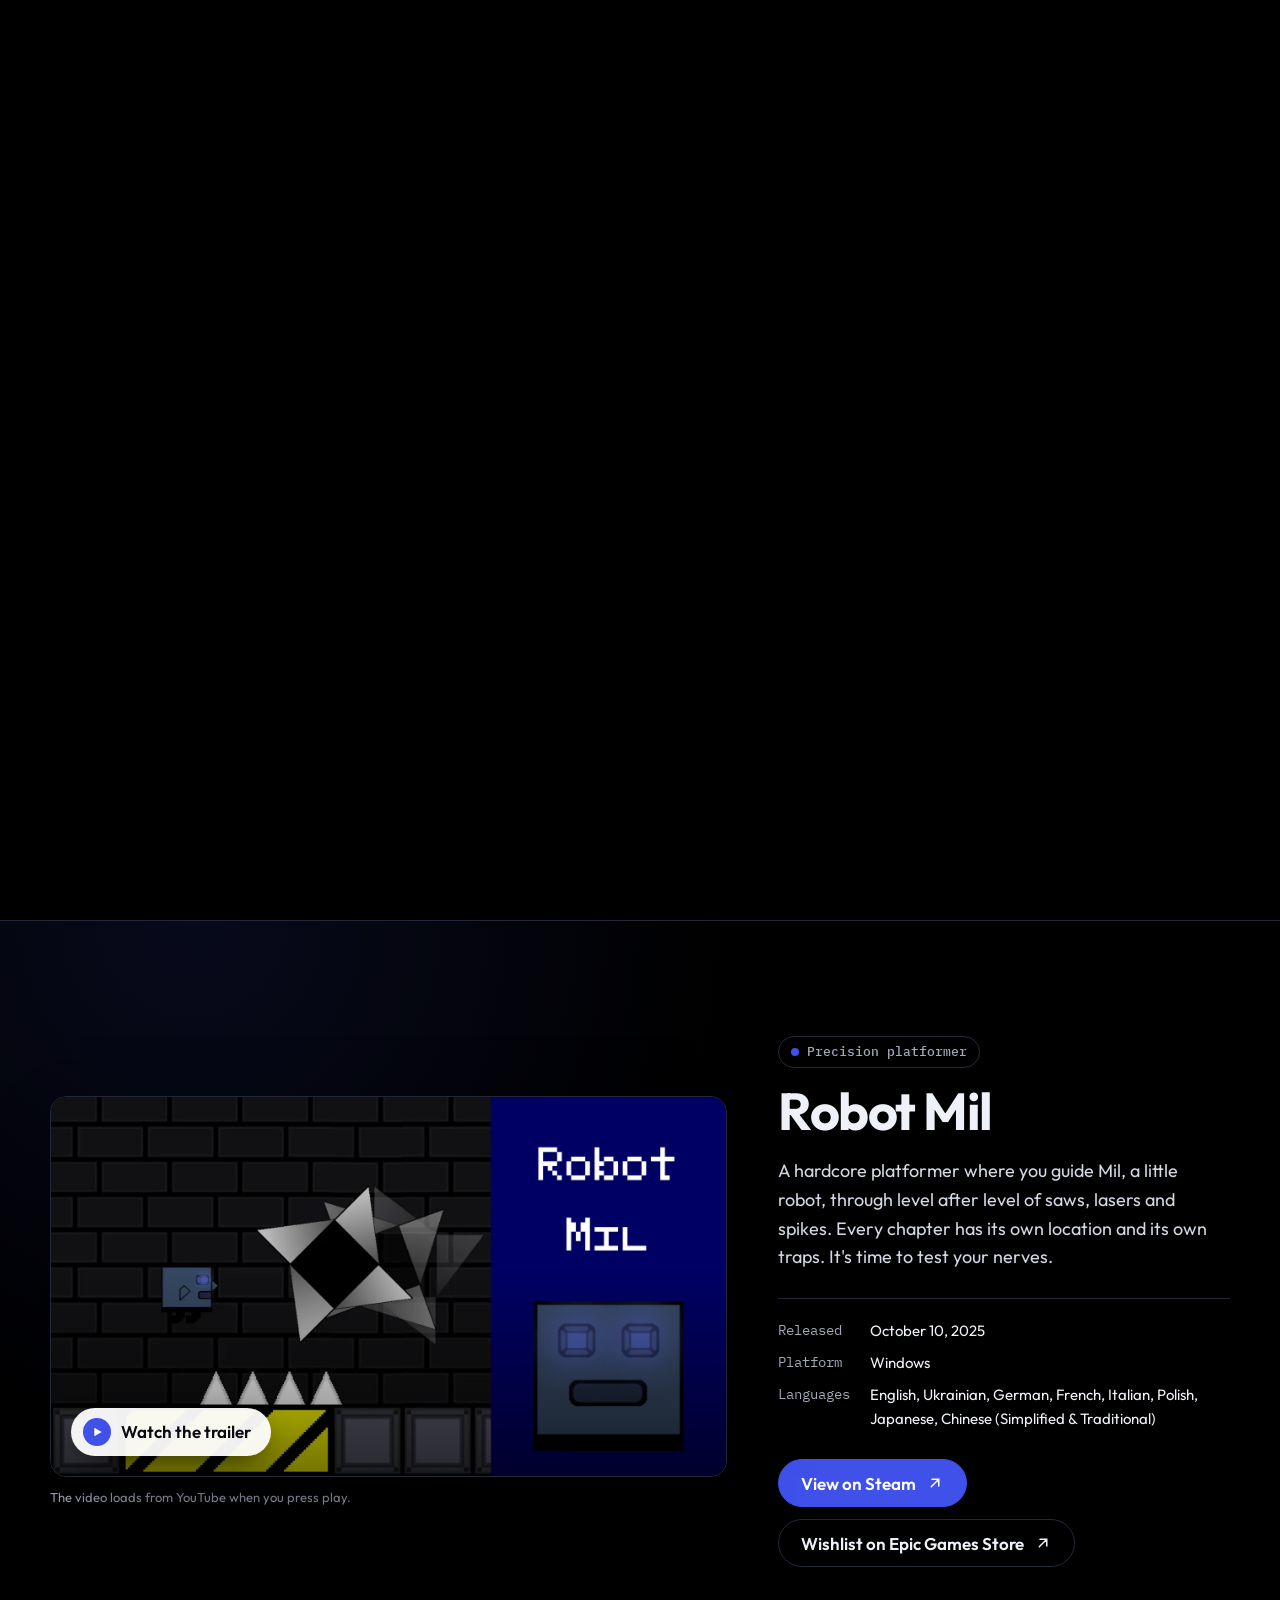
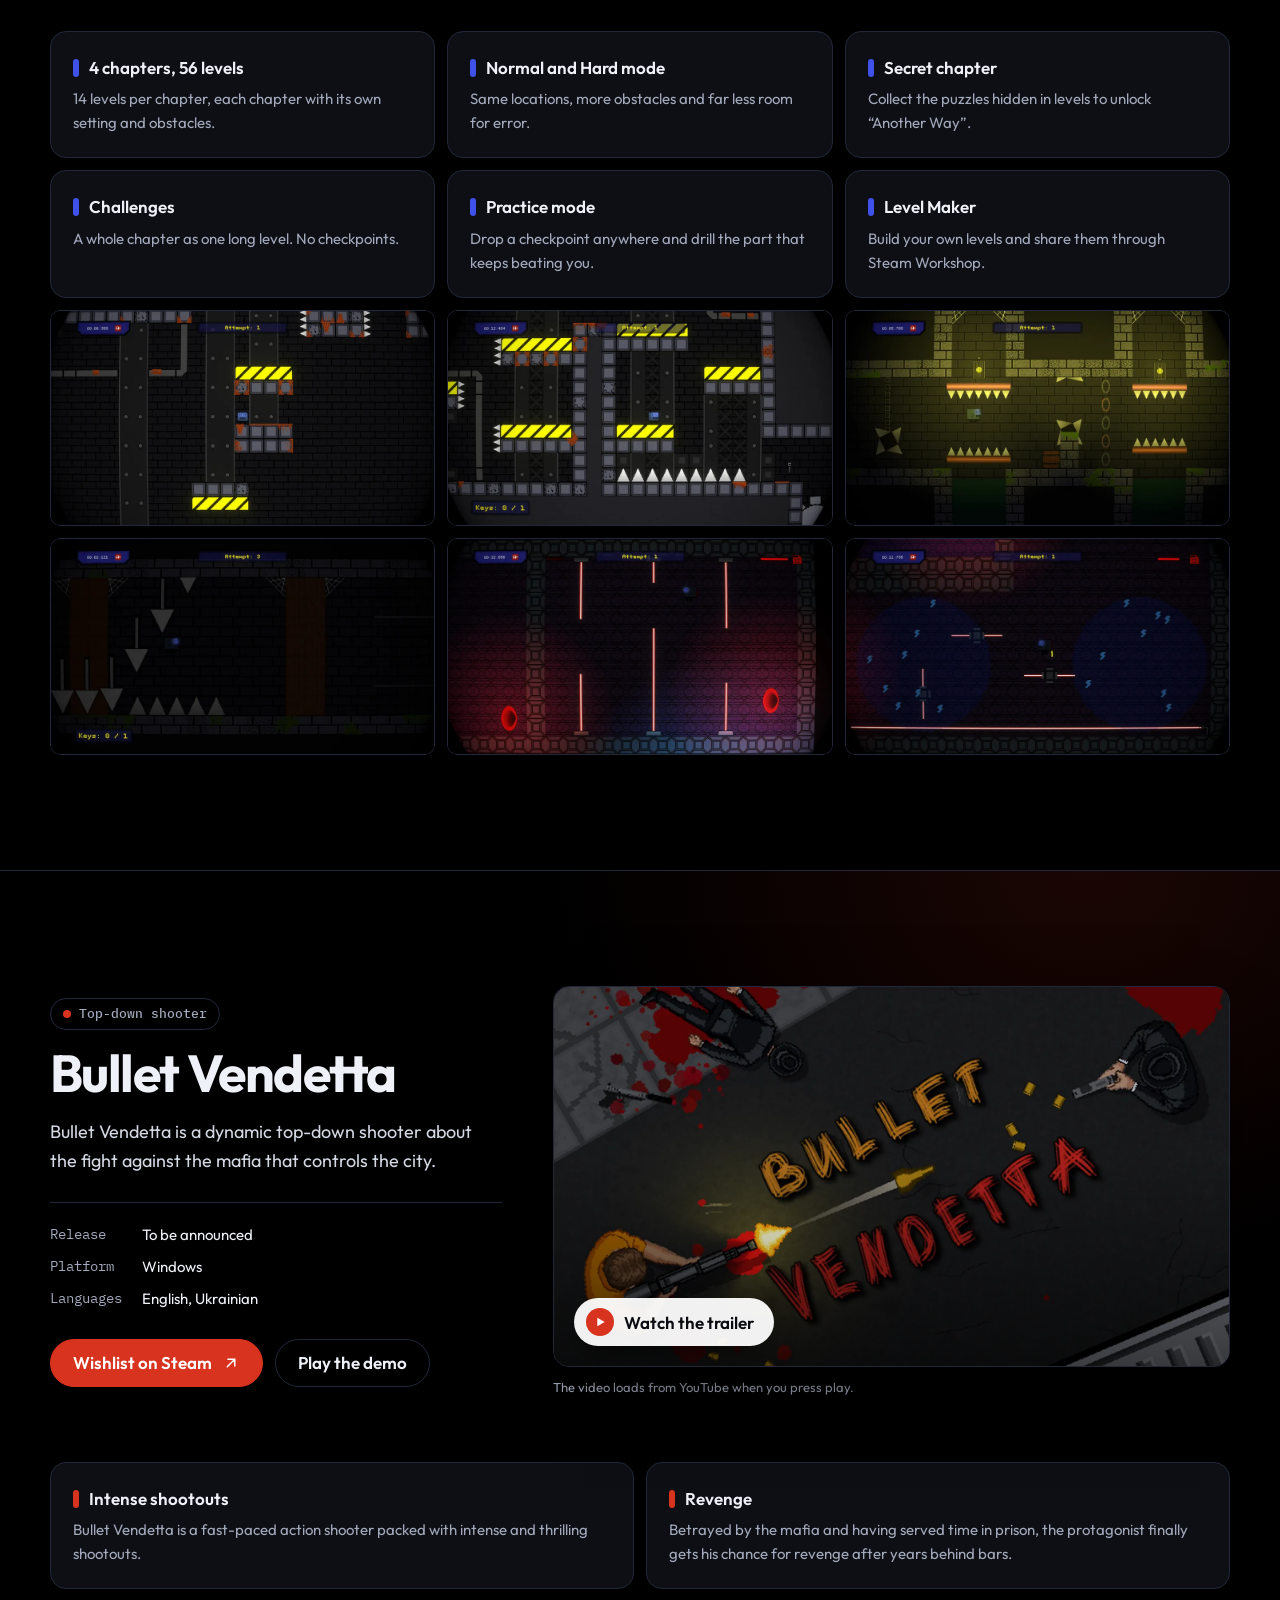
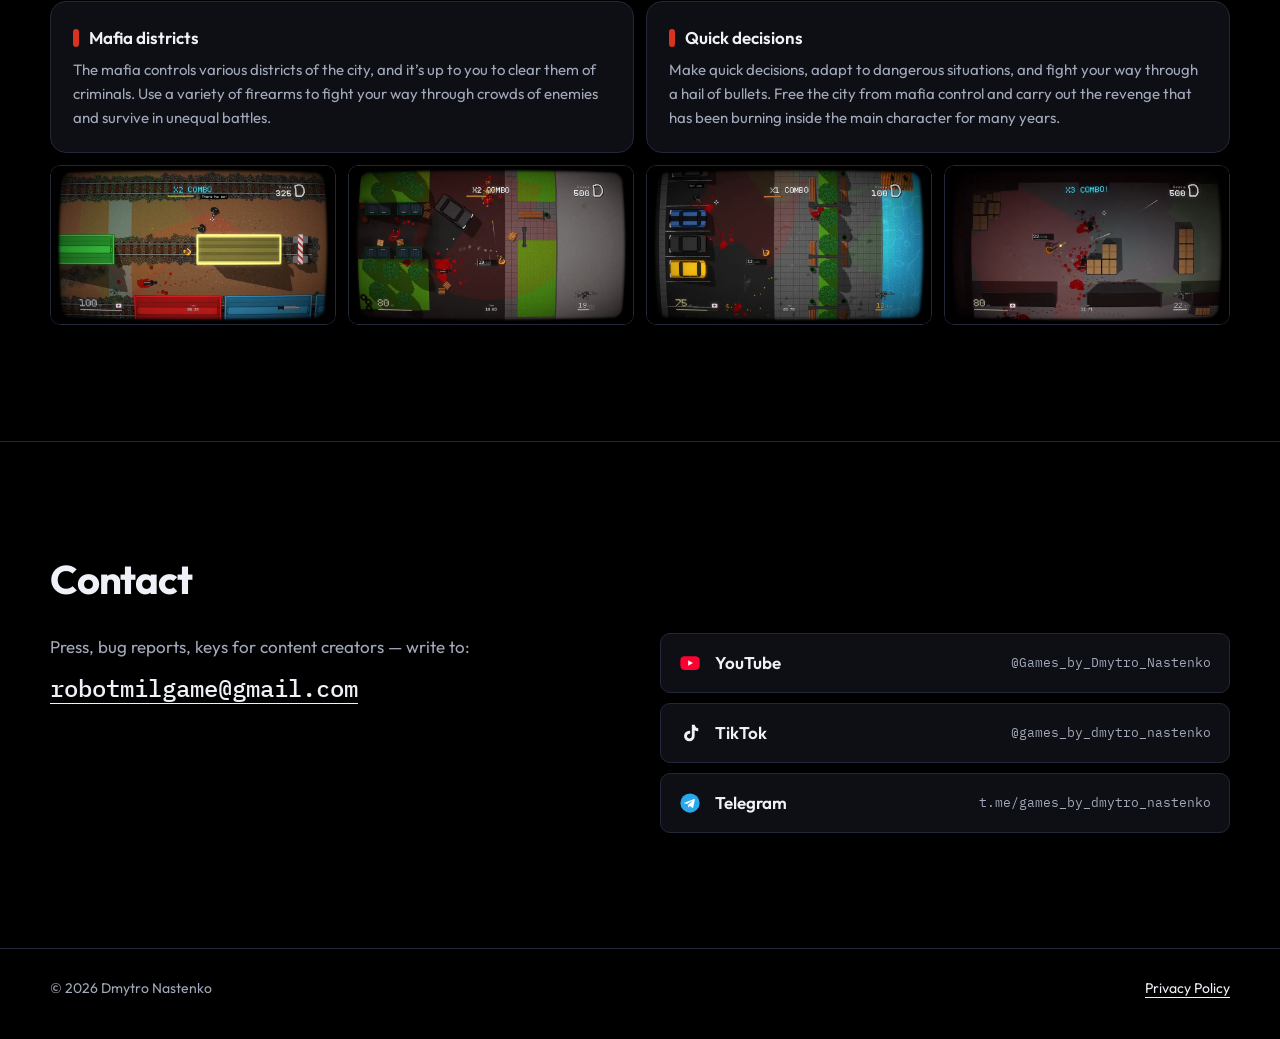
==== commit 75570f1e: "Move the site to dmytronastenko.com Co-Authored-By: Claude Opus 5.5 <noreply@anthropic.com>" ====
--- a/index.html
+++ b/index.html
@@ -9,7 +9,7 @@
   <meta property="og:type" content="website">
   <meta property="og:title" content="Dmytro Nastenko — Games">
   <meta property="og:description" content="Robot Mil and Bullet Vendetta, made by a solo developer.">
-  <meta property="og:image" content="https://games-by-dmytro-nastenko.pp.ua/assets/img/robotmil-key.webp">
+  <meta property="og:image" content="https://dmytronastenko.com/assets/img/robotmil-key.webp">
   <link rel="icon" href="assets/img/favicon.ico" sizes="any">
   <link rel="icon" href="assets/img/favicon-32.png" type="image/png" sizes="32x32">
   <link rel="apple-touch-icon" href="assets/img/apple-touch-icon.png">
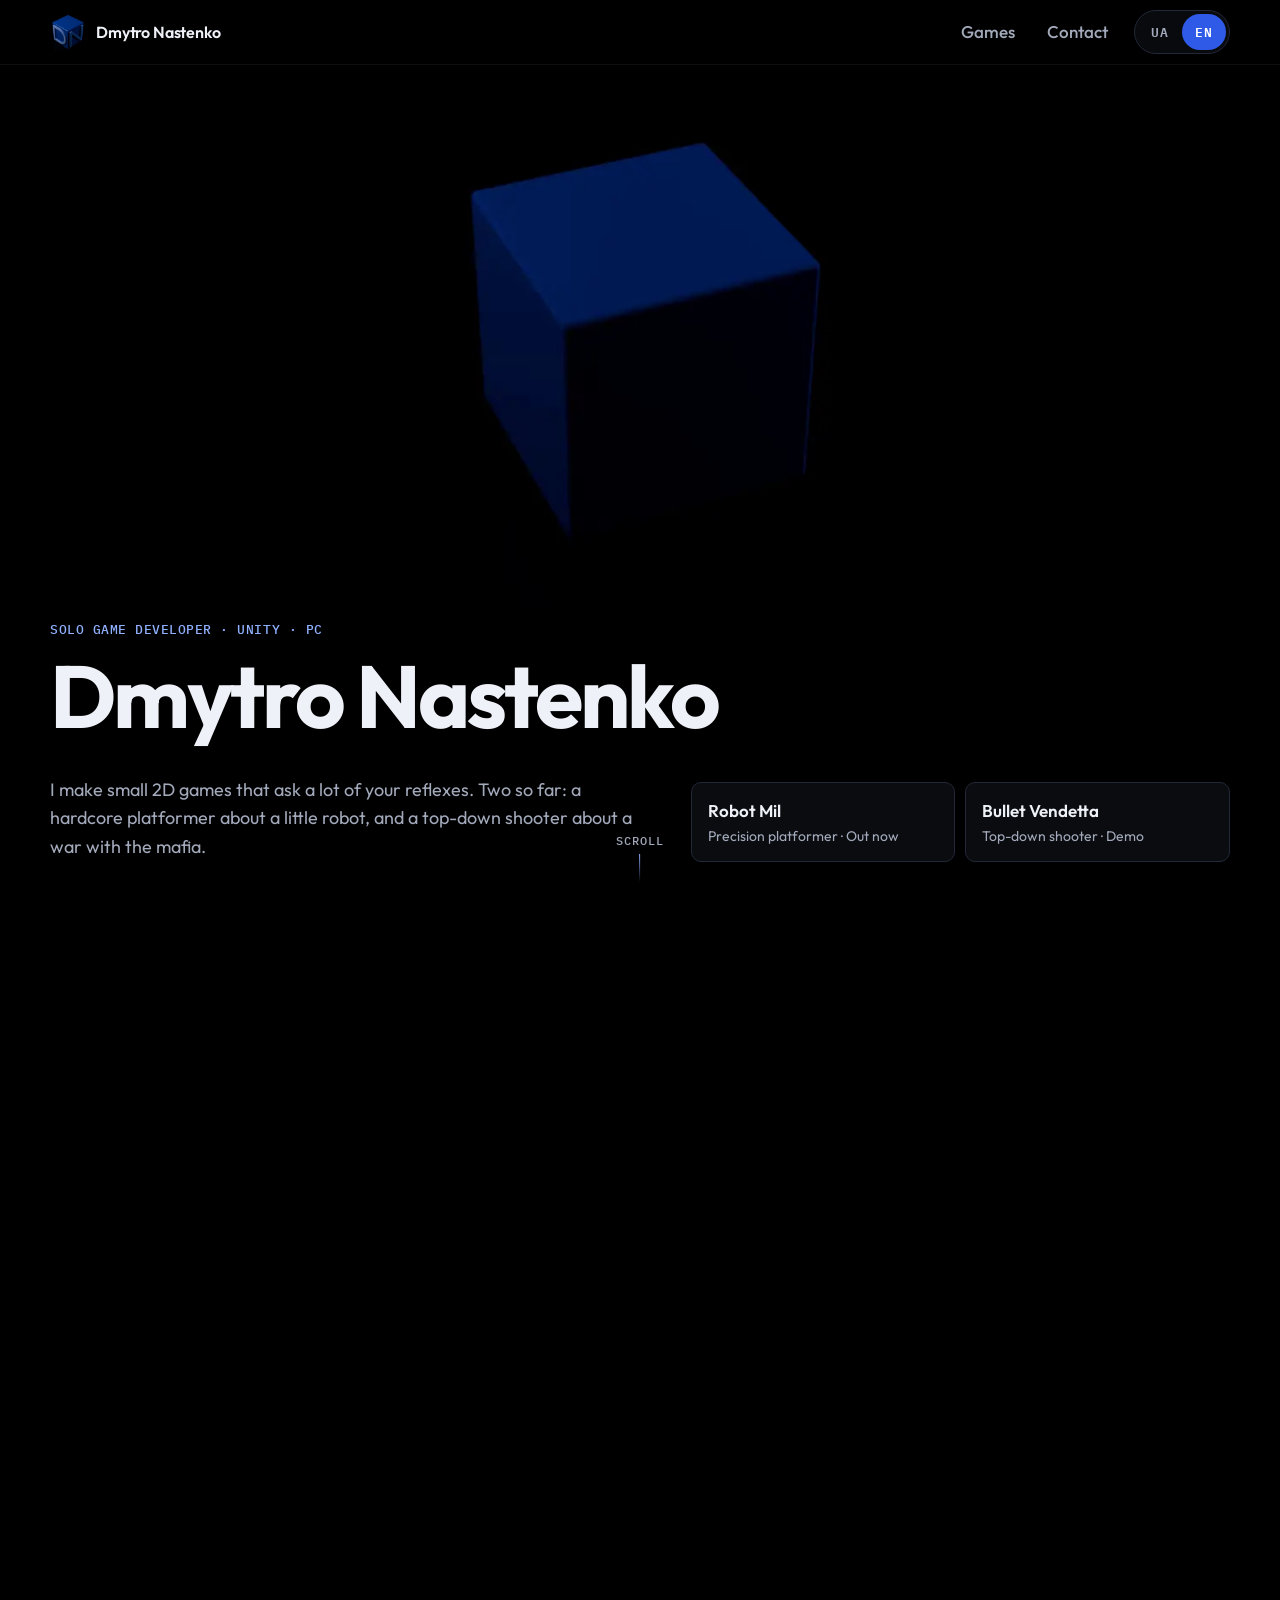
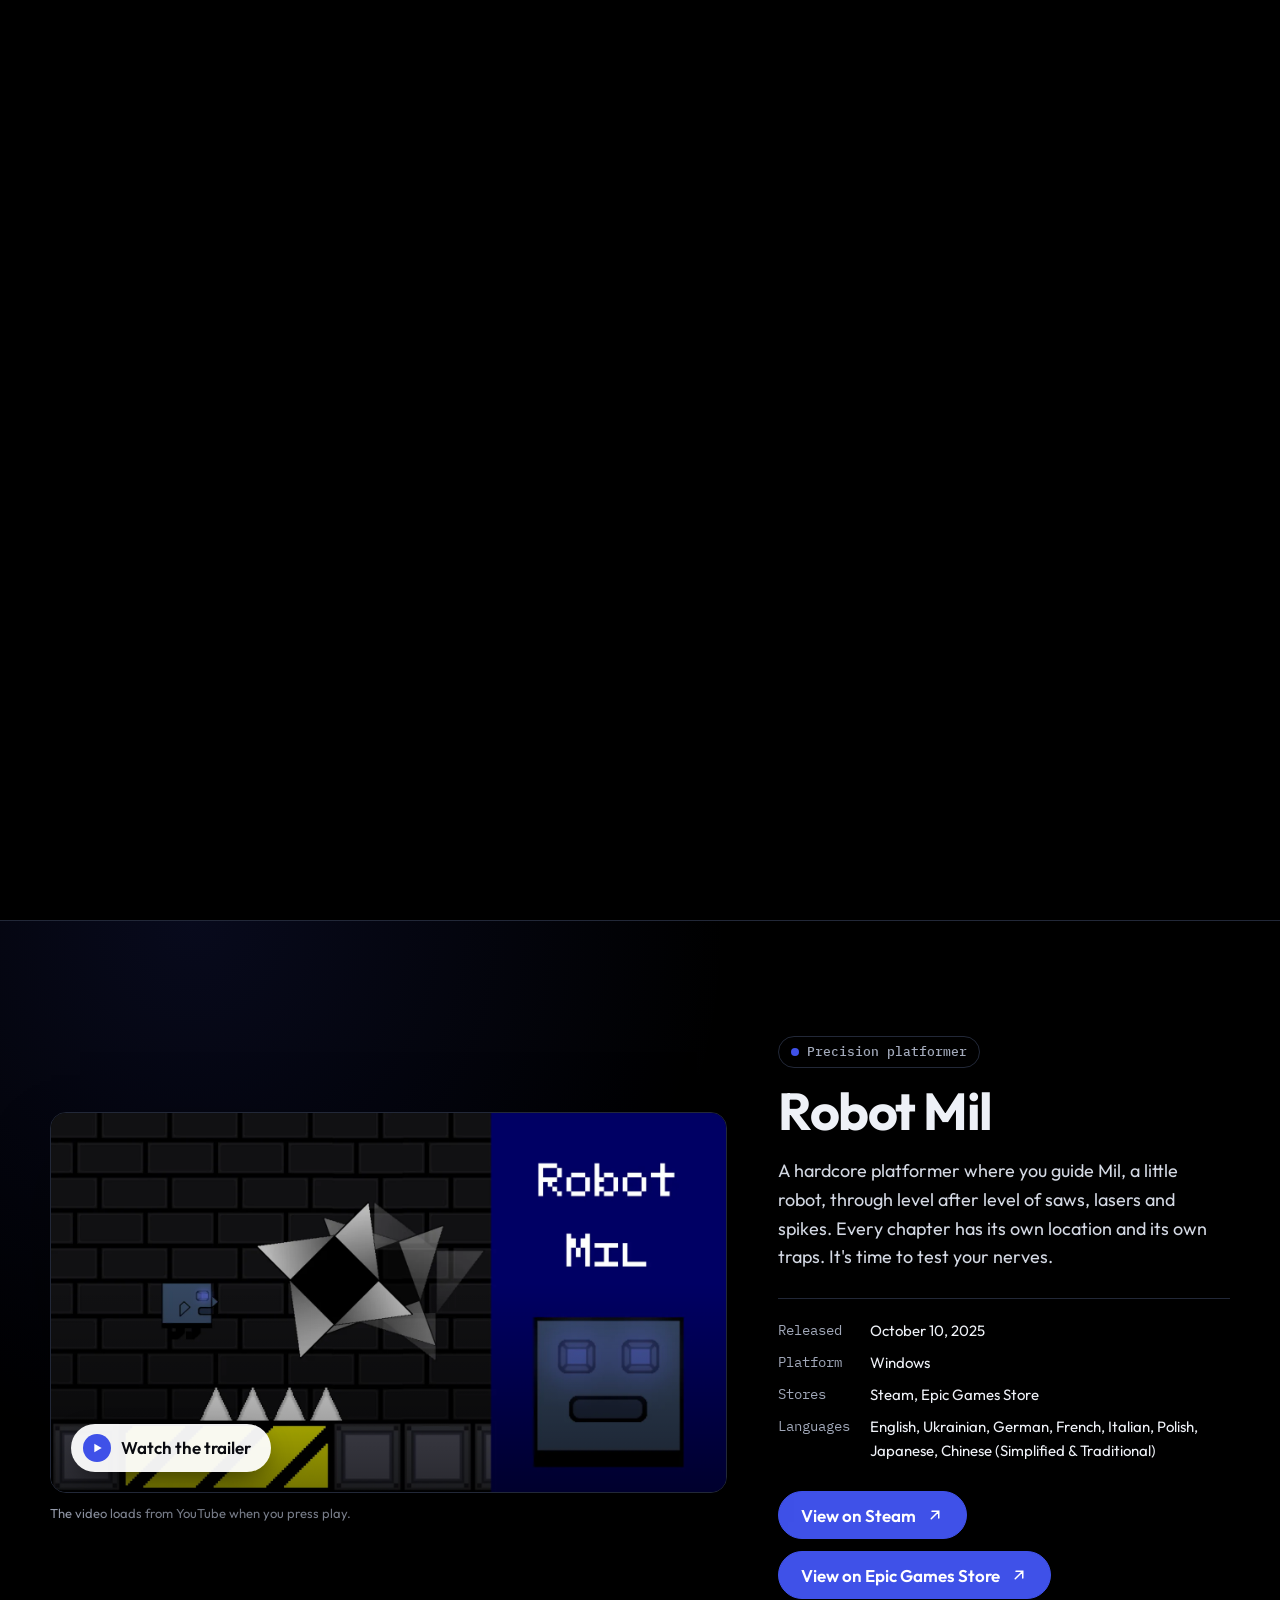
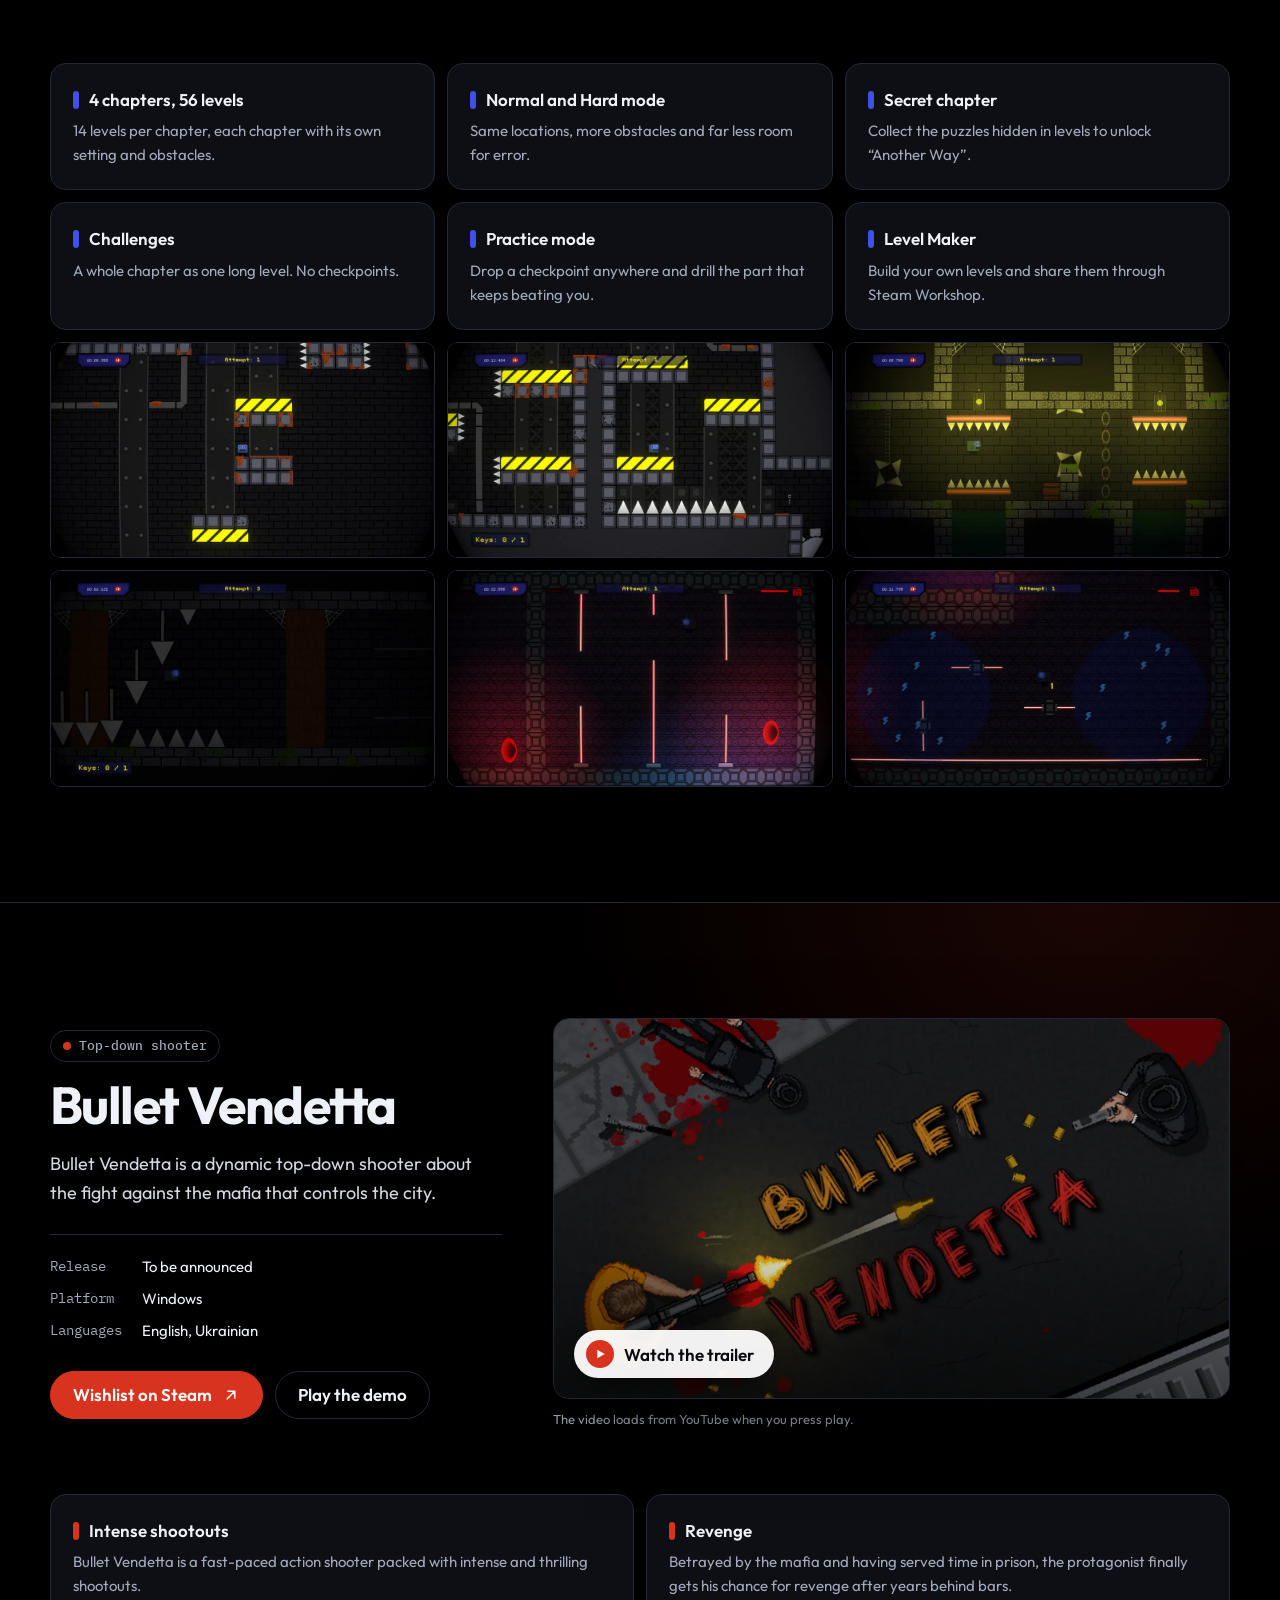
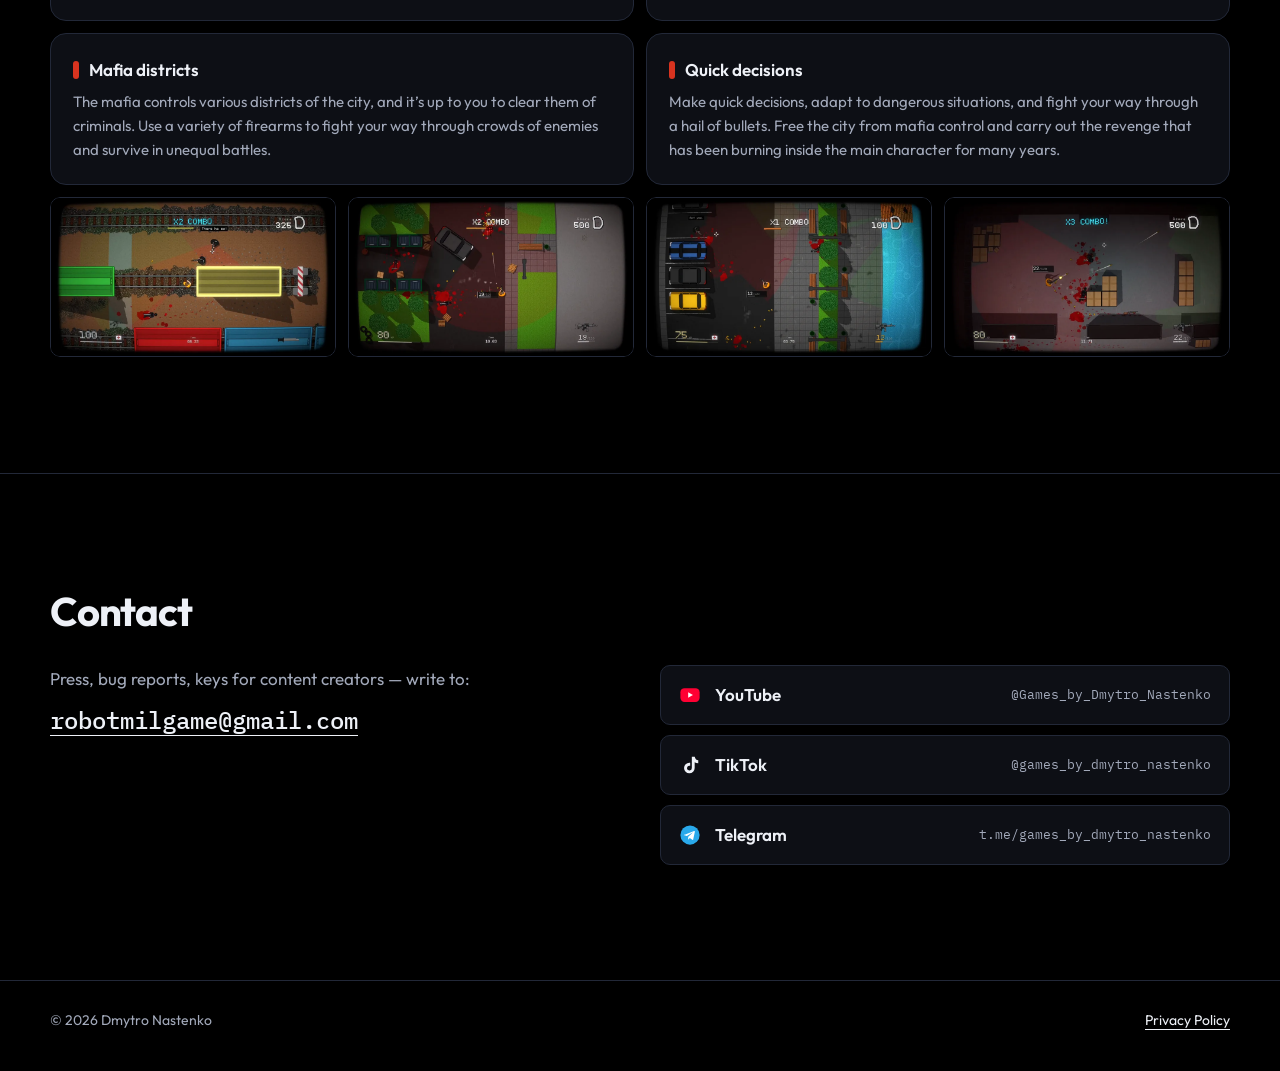
==== commit 1760c8c7: "Robot Mil is out on the Epic Games Store The Epic button is now a primary "View on Epic Games Store"" ====
--- a/index.html
+++ b/index.html
@@ -34,7 +34,7 @@
       }
     })();
   </script>
-  <script src="assets/js/i18n.js?v=f242259e" defer></script>
+  <script src="assets/js/i18n.js?v=7f7d8184" defer></script>
   <script src="assets/js/intro.js?v=69bf8e77" defer></script>
   <script src="assets/js/media.js?v=80236503" defer></script>
 </head>
@@ -123,6 +123,7 @@
             <dl class="facts">
               <dt data-i18n="facts.released">Released</dt><dd data-i18n="rm.date">October 10, 2025</dd>
               <dt data-i18n="facts.platform">Platform</dt><dd>Windows</dd>
+              <dt data-i18n="facts.stores">Stores</dt><dd>Steam, Epic Games Store</dd>
               <dt data-i18n="facts.languages">Languages</dt><dd data-i18n="rm.languages">English, Ukrainian, German, French, Italian, Polish, Japanese, Chinese (Simplified &amp; Traditional)</dd>
             </dl>
 
@@ -131,8 +132,8 @@
                 <span data-i18n="rm.steam">View on Steam</span>
                 <svg viewBox="0 0 24 24" fill="none" stroke="currentColor" stroke-width="2" stroke-linecap="round" aria-hidden="true"><path d="M7 17 17 7M8 7h9v9"/></svg>
               </a>
-              <a class="btn btn--ghost" href="https://store.epicgames.com/p/robot-mil-6da682" rel="noopener">
-                <span data-i18n="rm.epic">Wishlist on Epic Games Store</span>
+              <a class="btn" href="https://store.epicgames.com/p/robot-mil-6da682" rel="noopener">
+                <span data-i18n="rm.epic">View on Epic Games Store</span>
                 <svg viewBox="0 0 24 24" fill="none" stroke="currentColor" stroke-width="2" stroke-linecap="round" aria-hidden="true"><path d="M7 17 17 7M8 7h9v9"/></svg>
               </a>
             </div>
